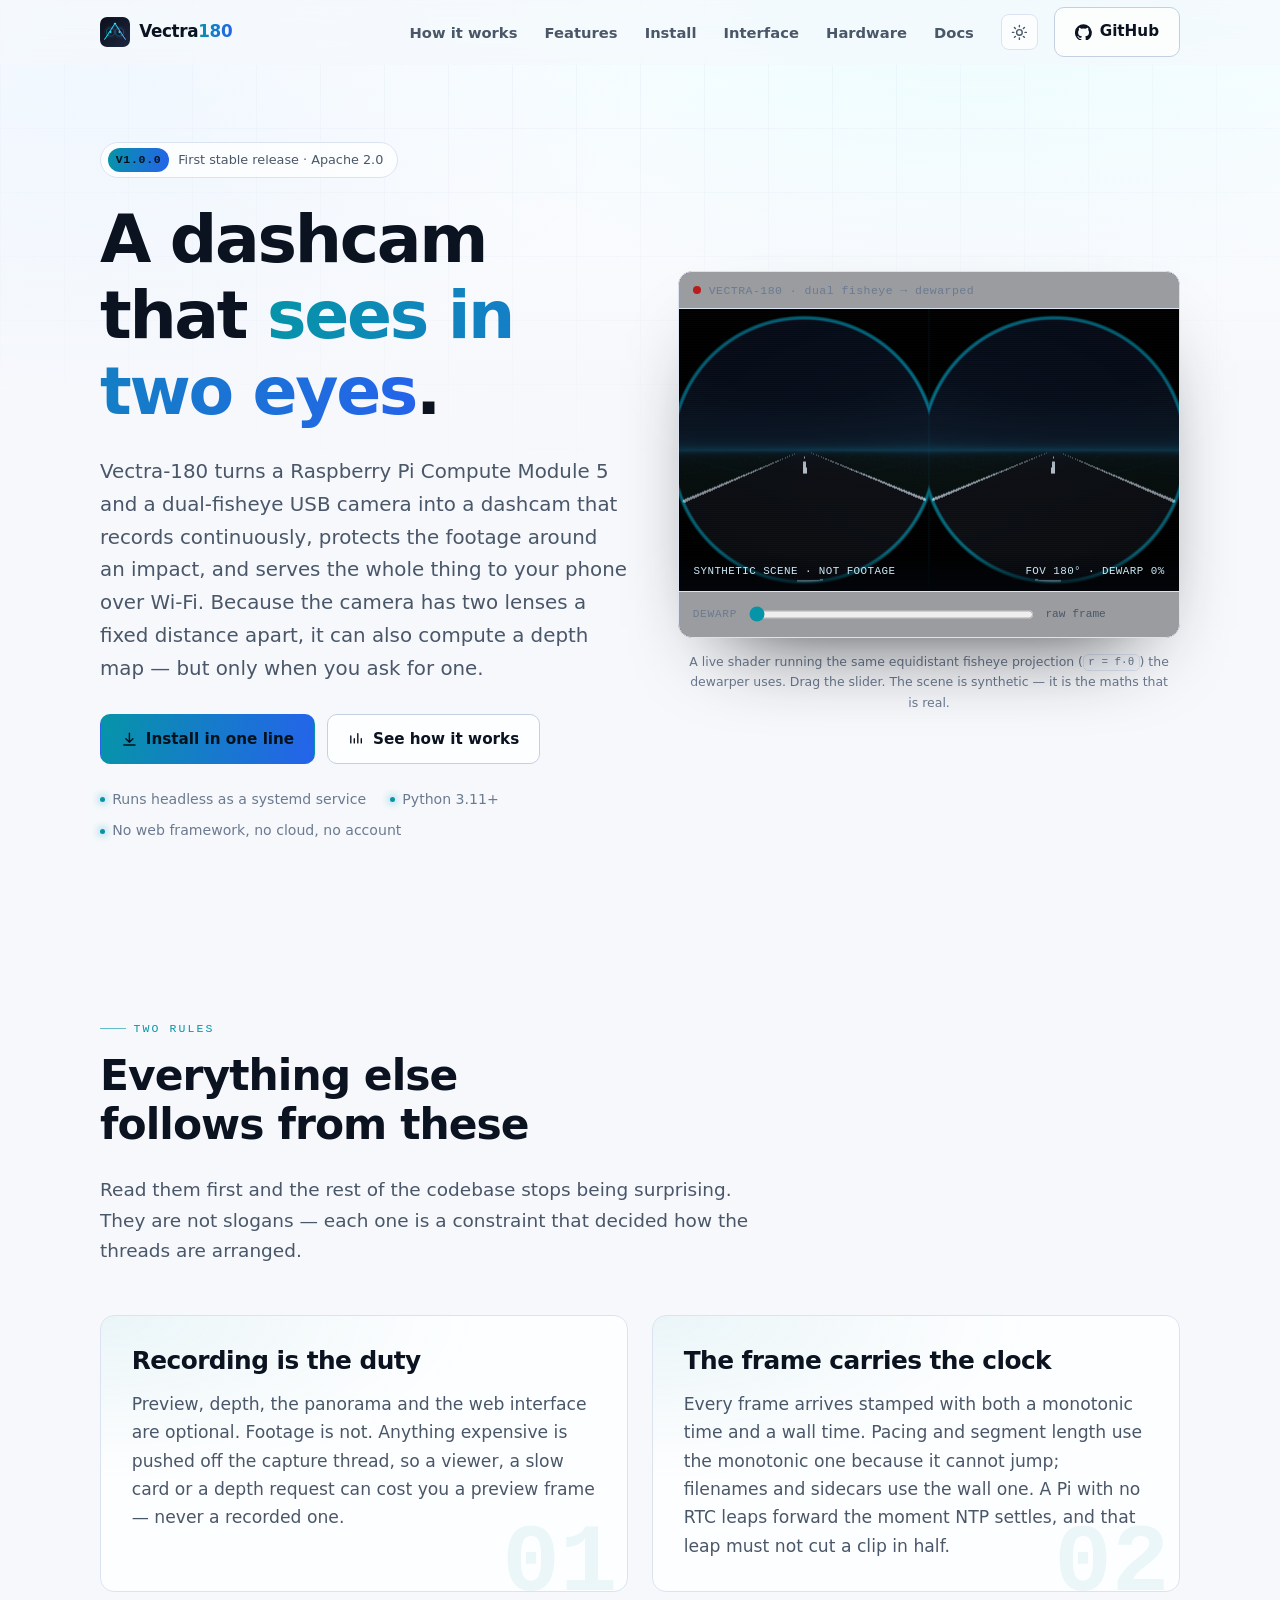
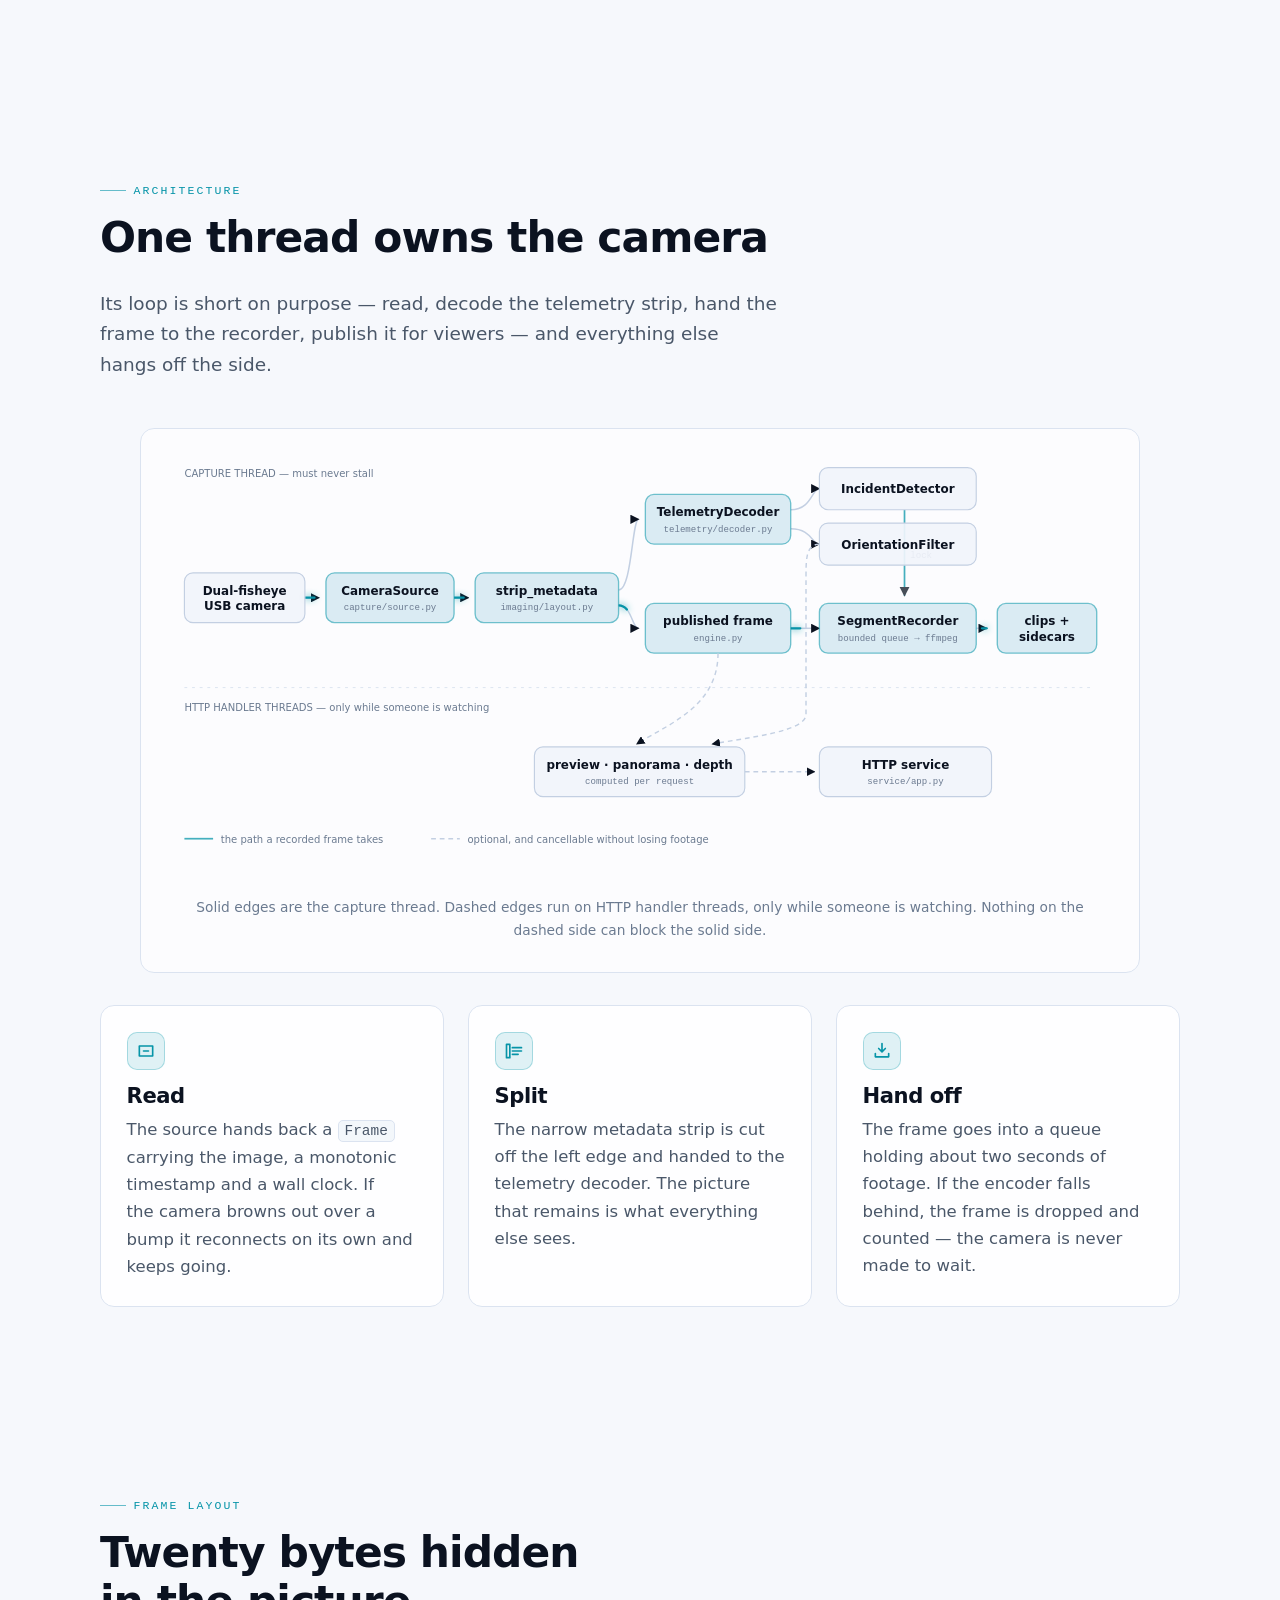
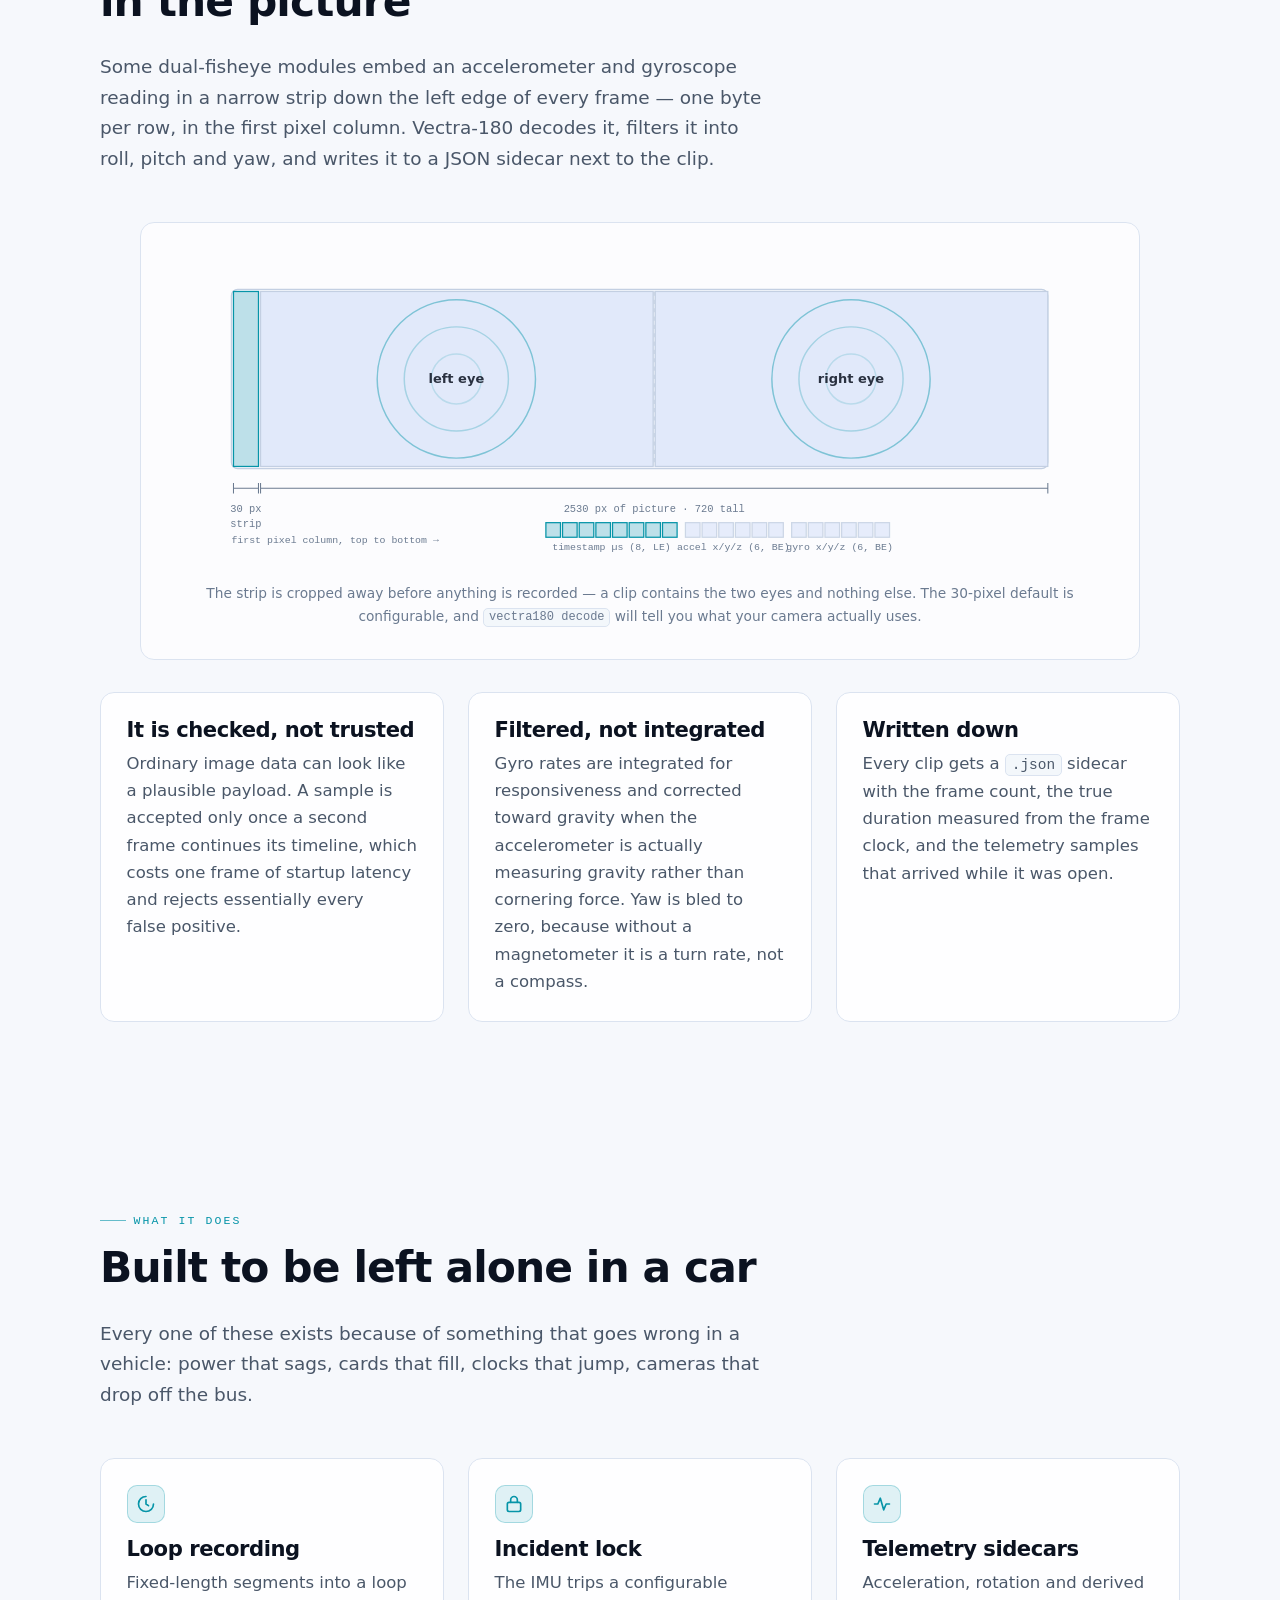
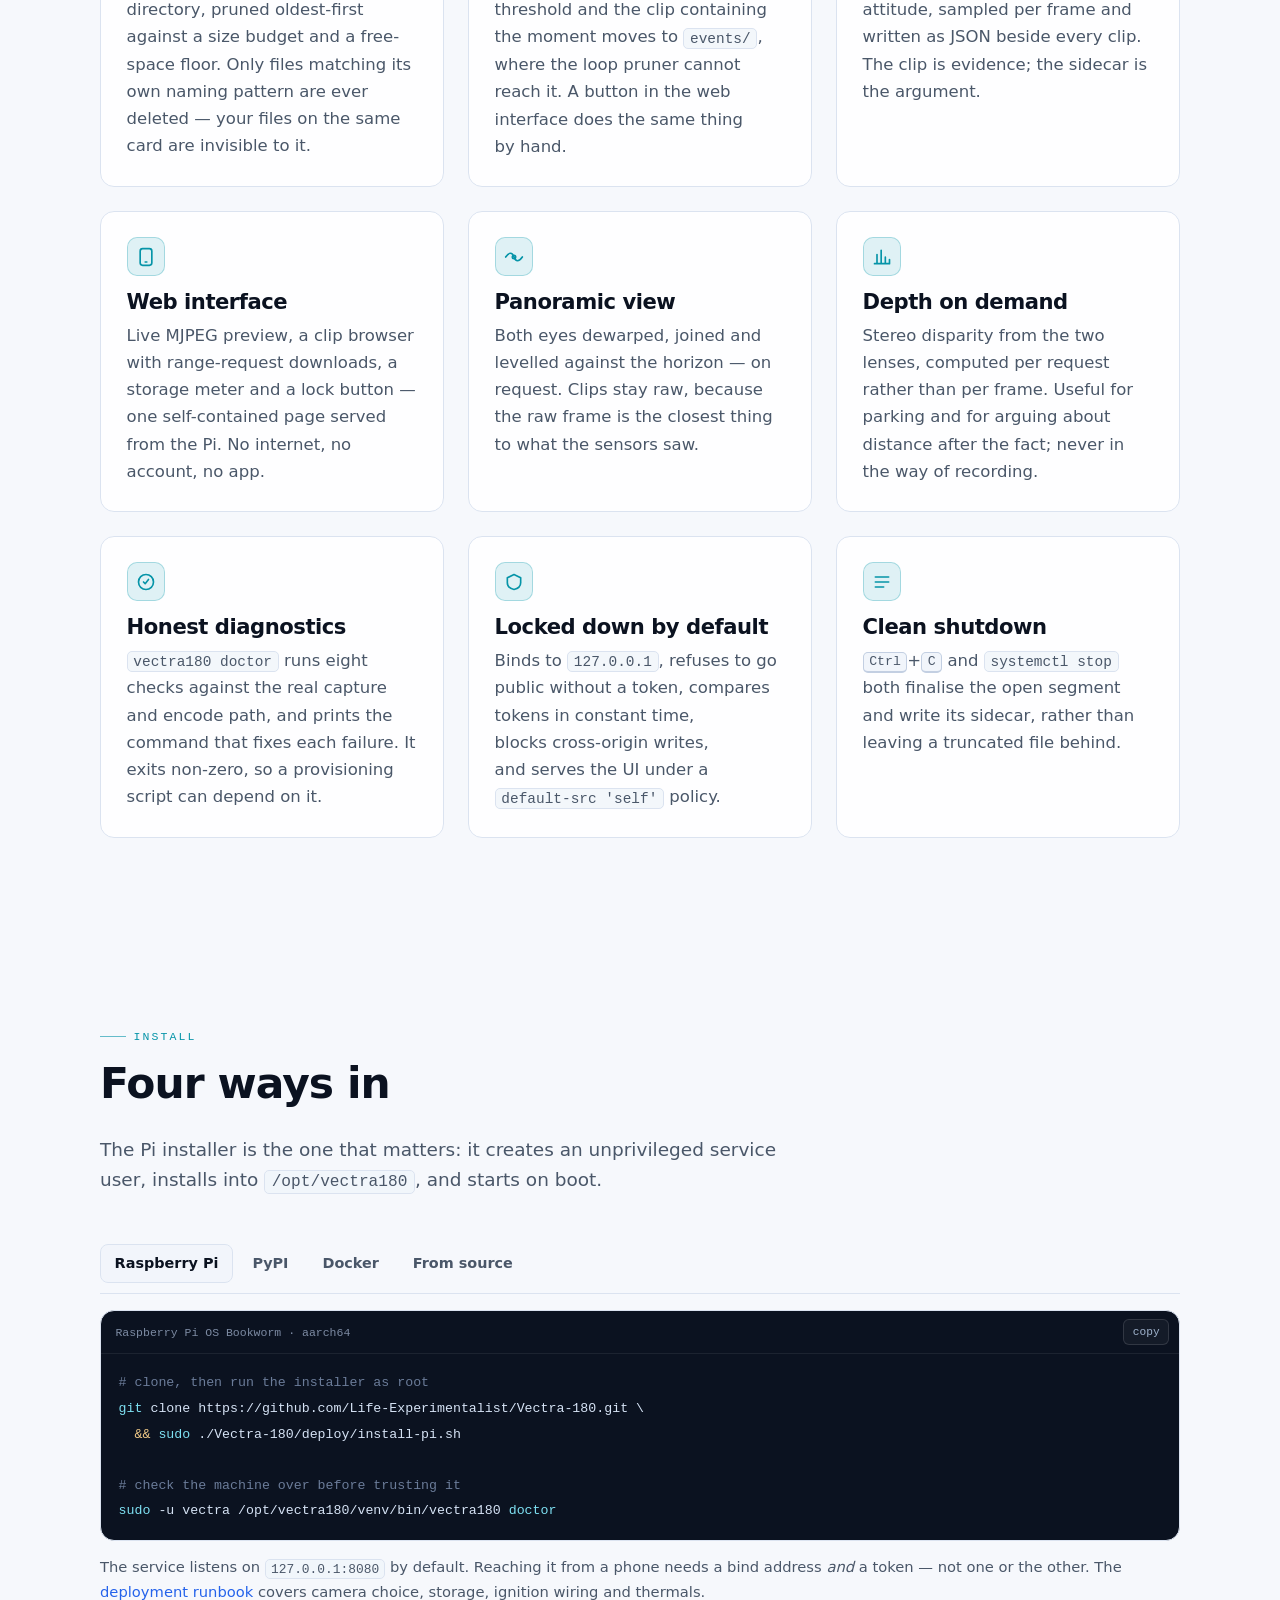
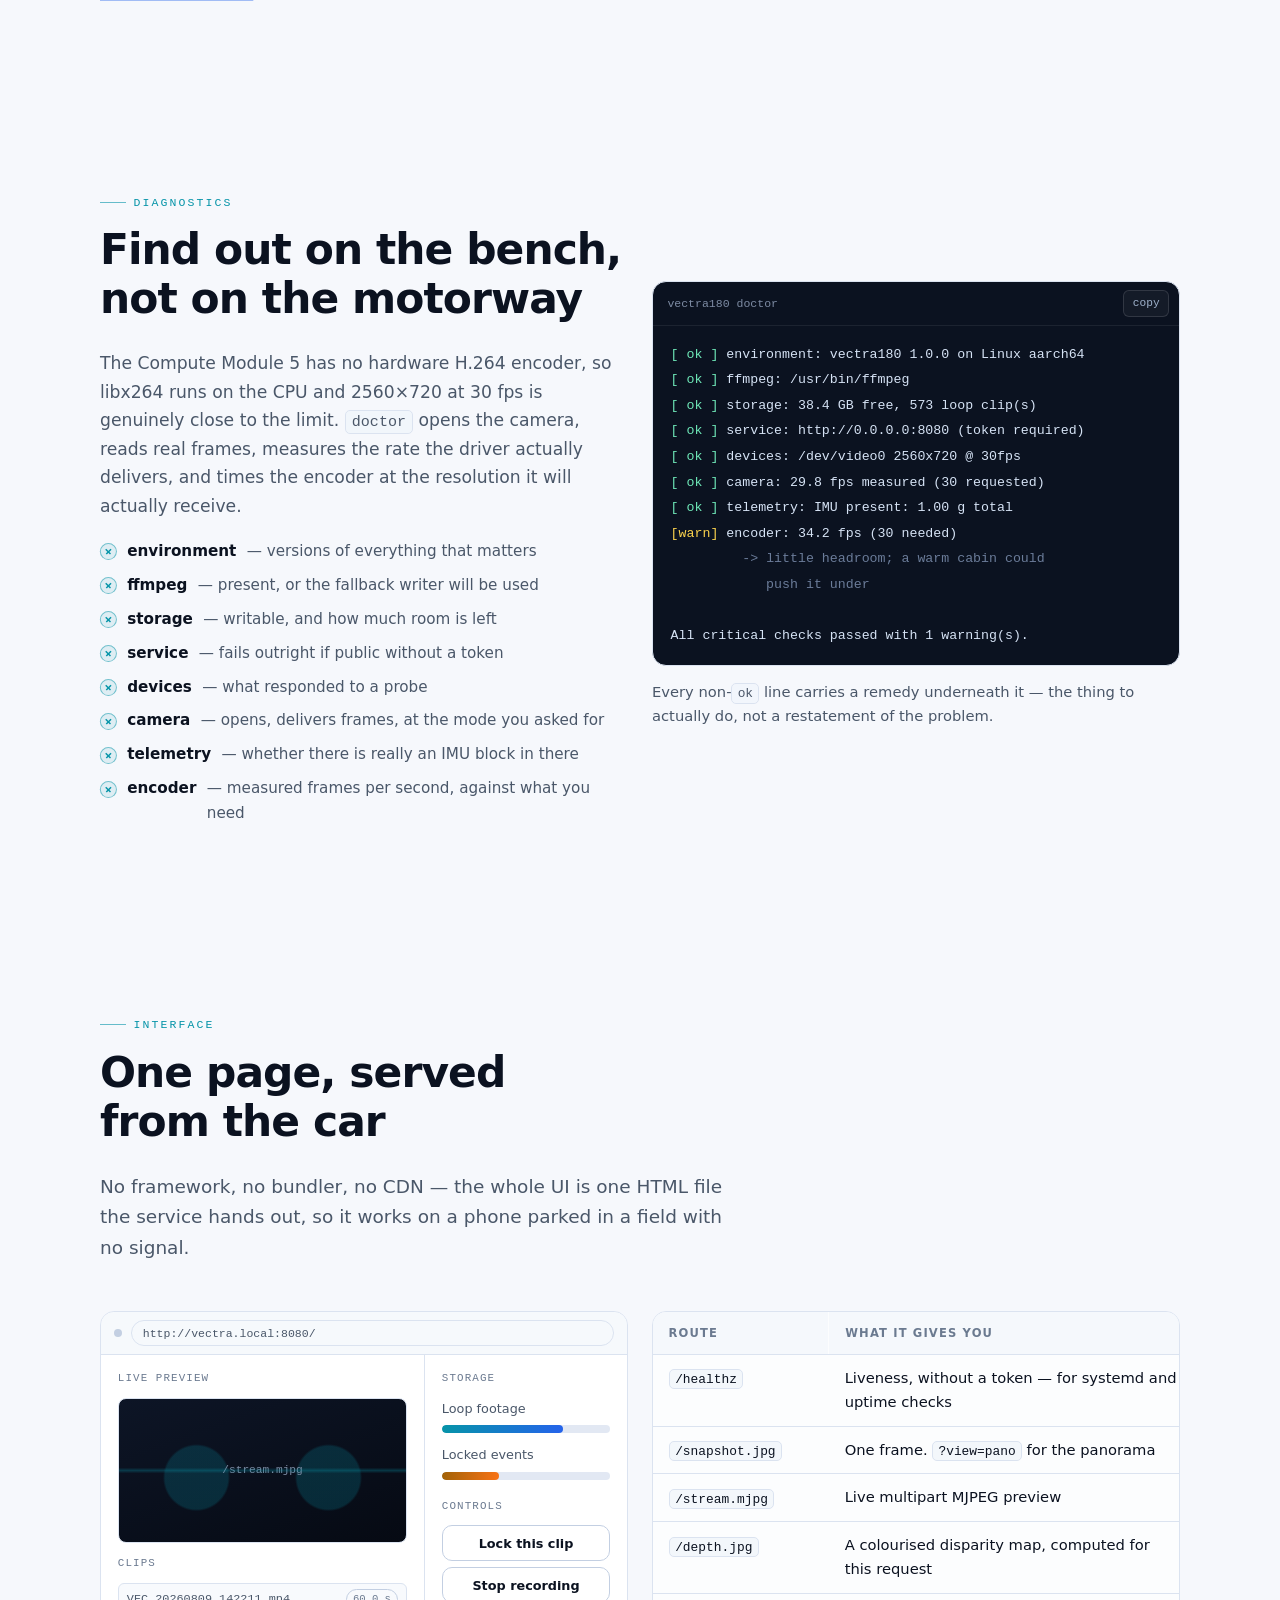
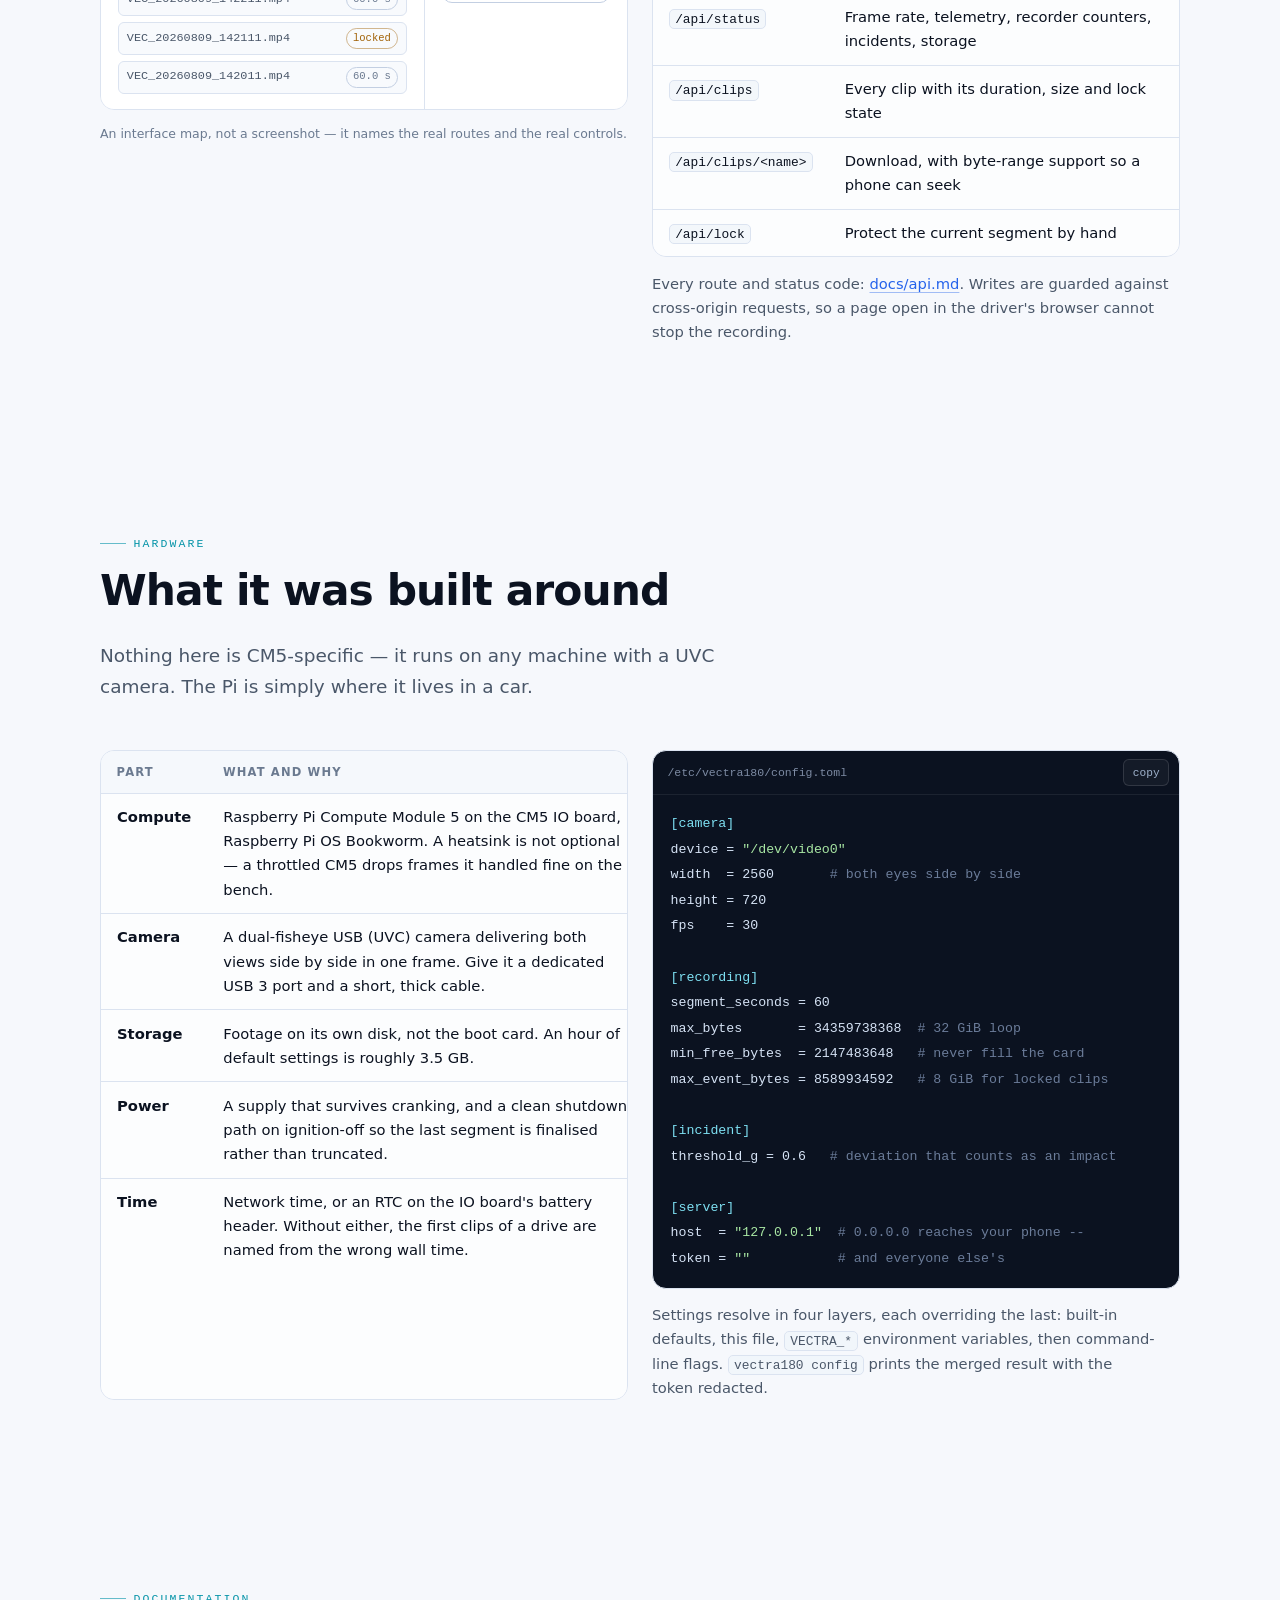
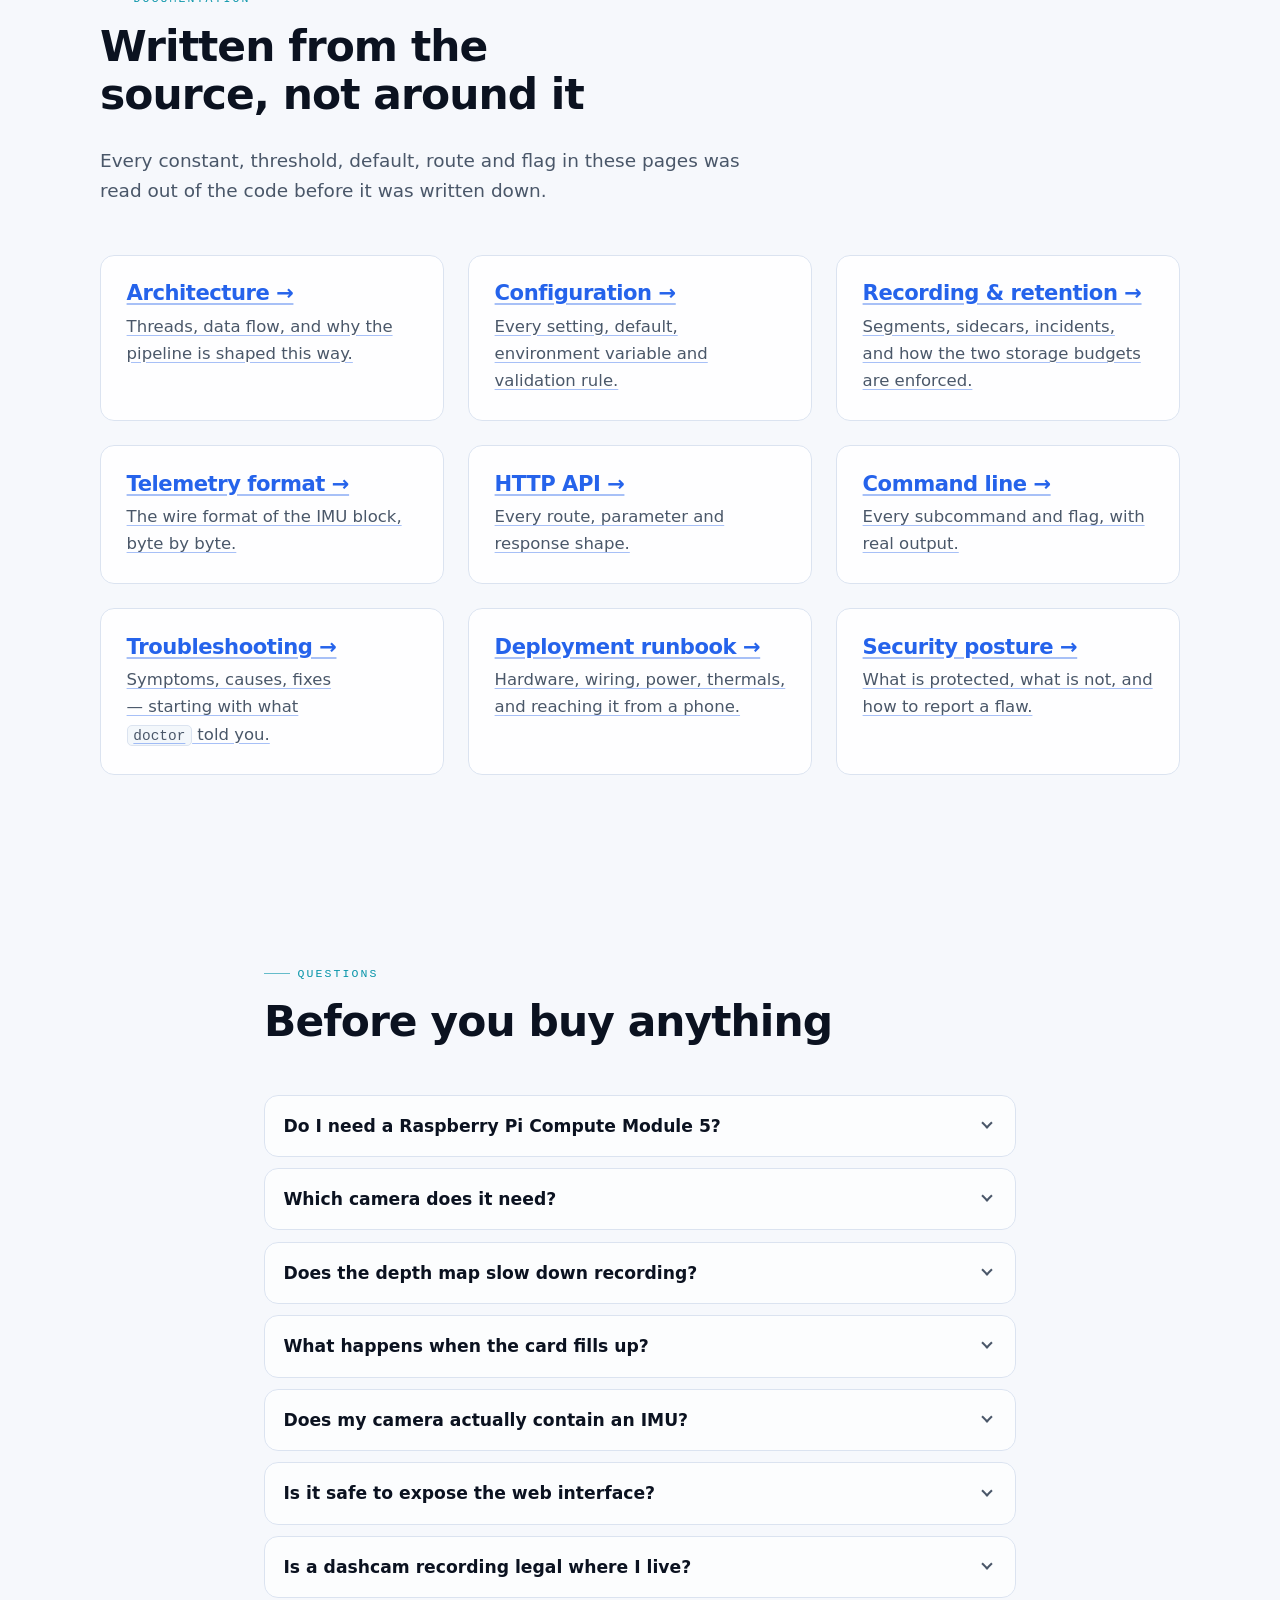
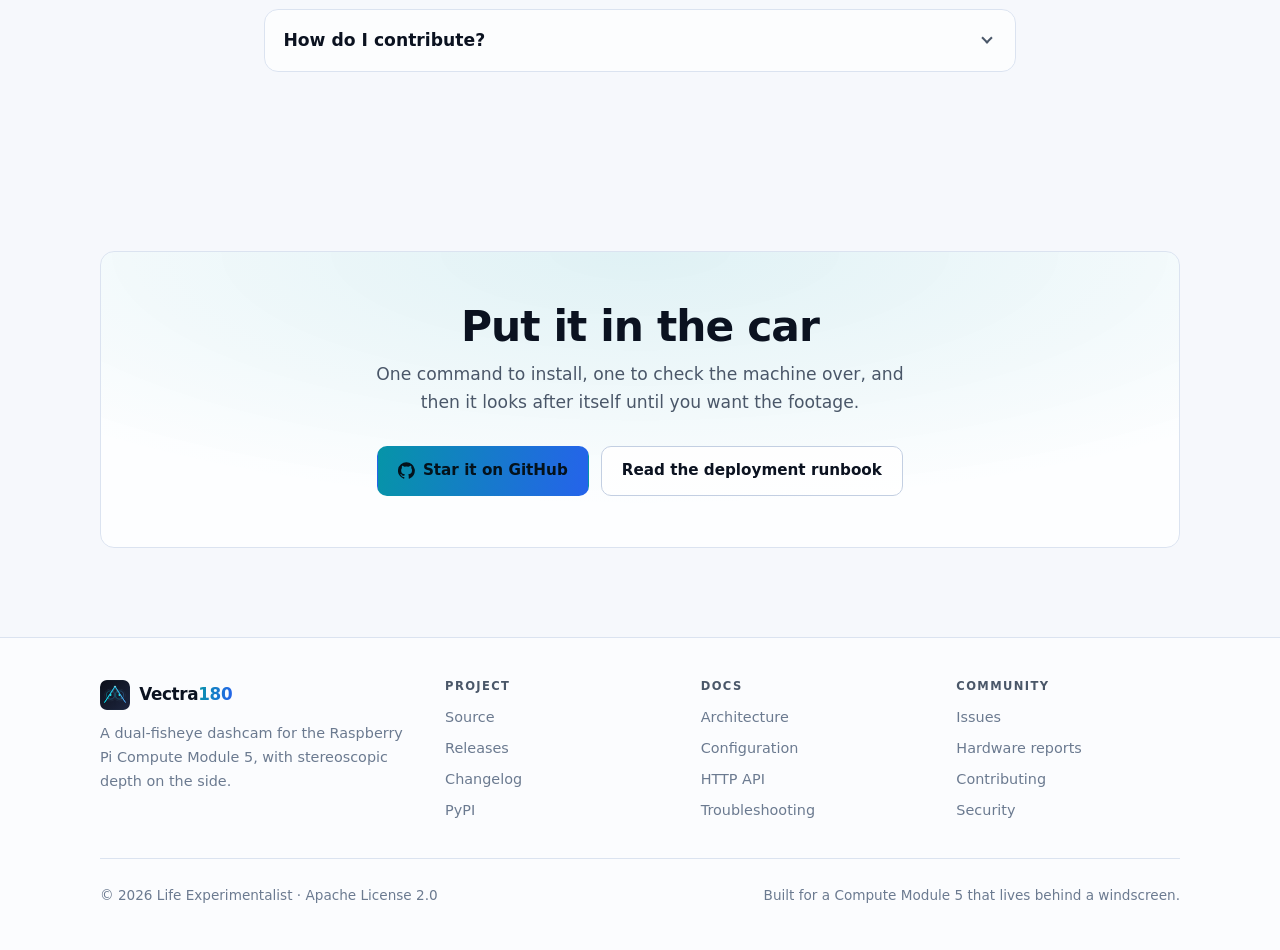
==== site/index.html @ 2cc607e7 "Vectra-180 1.0.0 A dual-fisheye dashcam for the Raspberry Pi Compute Module 5, with stereoscopic dep" ====
<!doctype html>
<html lang="en">

<head>
	<meta charset="utf-8" />
	<meta name="viewport" content="width=device-width, initial-scale=1" />

	<title>Vectra-180 — a dual-fisheye dashcam for the Raspberry Pi Compute Module 5</title>
	<meta name="description"
		content="Vectra-180 turns a Raspberry Pi CM5 and a dual-fisheye USB camera into a dashcam: continuous loop recording, IMU incident lock, a web interface for your phone, and stereoscopic depth on demand. Open source, Apache 2.0." />
	<link rel="canonical" href="https://life-experimentalist.github.io/Vectra-180/" />
	<meta name="author" content="Life Experimentalist" />
	<meta name="theme-color" content="#0b0f19" media="(prefers-color-scheme: dark)" />
	<meta name="theme-color" content="#f6f8fc" media="(prefers-color-scheme: light)" />
	<meta name="color-scheme" content="dark light" />

	<meta property="og:type" content="website" />
	<meta property="og:site_name" content="Vectra-180" />
	<meta property="og:title" content="Vectra-180 — a dual-fisheye dashcam for the Raspberry Pi CM5" />
	<meta property="og:description"
		content="Continuous loop recording, IMU incident lock, a web interface for your phone, and stereoscopic depth on demand. Runs headless on a Compute Module 5. Apache 2.0." />
	<meta property="og:url" content="https://life-experimentalist.github.io/Vectra-180/" />
	<meta property="og:image" content="https://life-experimentalist.github.io/Vectra-180/og.png" />
	<meta property="og:image:width" content="1200" />
	<meta property="og:image:height" content="630" />
	<meta property="og:image:alt" content="Vectra-180 — dual-fisheye dashcam for the Raspberry Pi CM5" />
	<meta property="og:locale" content="en" />

	<meta name="twitter:card" content="summary_large_image" />
	<meta name="twitter:title" content="Vectra-180 — a dual-fisheye dashcam for the Raspberry Pi CM5" />
	<meta name="twitter:description"
		content="Loop recording, incident lock, a phone-friendly web interface, and depth on demand. Headless on a CM5. Apache 2.0." />
	<meta name="twitter:image" content="https://life-experimentalist.github.io/Vectra-180/og.png" />

	<link rel="icon" href="icon.svg" type="image/svg+xml" />
	<link rel="apple-touch-icon" href="icon.svg" />
	<link rel="manifest" href="manifest.webmanifest" />
	<link rel="stylesheet" href="styles.css" />

	<script type="application/ld+json">
	{
		"@context": "https://schema.org",
		"@graph": [
			{
				"@type": "SoftwareApplication",
				"@id": "https://life-experimentalist.github.io/Vectra-180/#software",
				"name": "Vectra-180",
				"applicationCategory": "MultimediaApplication",
				"applicationSubCategory": "Dashcam",
				"operatingSystem": "Linux, macOS, Windows",
				"softwareVersion": "1.0.0",
				"url": "https://life-experimentalist.github.io/Vectra-180/",
				"downloadUrl": "https://pypi.org/project/vectra-180/",
				"codeRepository": "https://github.com/Life-Experimentalist/Vectra-180",
				"programmingLanguage": "Python",
				"license": "https://www.apache.org/licenses/LICENSE-2.0",
				"description": "A dual-fisheye dashcam for the Raspberry Pi Compute Module 5. Continuous loop recording with a size and free-space budget, IMU-triggered incident lock, a self-contained web interface, and stereoscopic depth computed on demand.",
				"featureList": [
					"Continuous loop recording into fixed-length segments",
					"IMU incident detection and clip locking",
					"Telemetry decoding and JSON sidecars",
					"Self-contained web interface with live MJPEG preview",
					"Panoramic fisheye dewarp on request",
					"Stereoscopic depth map on demand",
					"Eight-check hardware diagnostic"
				],
				"offers": {
					"@type": "Offer",
					"price": "0",
					"priceCurrency": "USD"
				},
				"author": {
					"@type": "Organization",
					"name": "Life Experimentalist",
					"url": "https://github.com/Life-Experimentalist"
				}
			},
			{
				"@type": "WebSite",
				"@id": "https://life-experimentalist.github.io/Vectra-180/#website",
				"url": "https://life-experimentalist.github.io/Vectra-180/",
				"name": "Vectra-180",
				"inLanguage": "en",
				"about": { "@id": "https://life-experimentalist.github.io/Vectra-180/#software" }
			},
			{
				"@type": "FAQPage",
				"@id": "https://life-experimentalist.github.io/Vectra-180/#faq",
				"mainEntity": [
					{
						"@type": "Question",
						"name": "Do I need a Raspberry Pi Compute Module 5?",
						"acceptedAnswer": {
							"@type": "Answer",
							"text": "No. Nothing in Vectra-180 is CM5-specific. It runs on any Linux, macOS or Windows machine with a UVC camera. The CM5 is simply the board it was built around, because it is the one that fits in a car."
						}
					},
					{
						"@type": "Question",
						"name": "Which camera does it need?",
						"acceptedAnswer": {
							"@type": "Answer",
							"text": "A dual-fisheye USB (UVC) camera that delivers both views side by side in a single frame. Vectra-180 splits that frame down the middle. A single-lens webcam records fine, but the panorama and the depth map both need two lenses."
						}
					},
					{
						"@type": "Question",
						"name": "Does the depth map slow down recording?",
						"acceptedAnswer": {
							"@type": "Answer",
							"text": "No. Depth is computed on an HTTP handler thread, only when a request asks for one, never per frame. Recording runs on its own thread behind a bounded queue. A depth request can cost you a preview frame; it cannot cost you recorded footage."
						}
					},
					{
						"@type": "Question",
						"name": "What happens when the SD card fills up?",
						"acceptedAnswer": {
							"@type": "Answer",
							"text": "Loop footage is pruned oldest-first against two limits: a total size budget and a free-space floor. Clips locked by an incident live in a separate directory with its own budget that the loop pruner never touches. Only files matching Vectra-180's own naming pattern are ever deleted."
						}
					},
					{
						"@type": "Question",
						"name": "Does my camera actually contain an IMU?",
						"acceptedAnswer": {
							"@type": "Answer",
							"text": "Some dual-fisheye modules embed a 20-byte accelerometer and gyroscope block in a narrow metadata strip on the left of each frame, and some do not. Run 'vectra180 doctor' to find out. Without one you lose automatic incident detection; recording, preview, panorama, depth and the web interface all work exactly the same."
						}
					},
					{
						"@type": "Question",
						"name": "Is it safe to expose the web interface?",
						"acceptedAnswer": {
							"@type": "Answer",
							"text": "It binds to 127.0.0.1 by default. Binding to a network address requires setting an auth token as well — 'vectra180 doctor' fails, not warns, if the service is public without one, because otherwise anyone on the network could download and delete your footage."
						}
					}
				]
			}
		]
	}
	</script>

	<script>
		/* Two things that must happen before the first paint: mark that JS is
		 * alive (so scroll-reveal is allowed to hide things -- without this a
		 * crawler or a no-JS reader would get a blank page), and restore the
		 * chosen theme so there is no flash of the wrong one. */
		document.documentElement.classList.add("js");
		try {
			var t = localStorage.getItem("vectra-theme");
			if (t === "light" || t === "dark") document.documentElement.dataset.theme = t;
		} catch (e) { /* private mode; the OS preference still applies */ }
	</script>
</head>

<body>
	<a class="skip" href="#main">Skip to content</a>

	<header class="nav" id="nav">
		<div class="wrap nav-in">
			<a class="brand" href="#top">
				<img src="icon.svg" alt="" width="30" height="30" />
				<span>Vectra<b>180</b></span>
			</a>
			<nav aria-label="Sections">
				<ul class="nav-links">
					<li><a href="#how">How it works</a></li>
					<li><a href="#features">Features</a></li>
					<li><a href="#install">Install</a></li>
					<li><a href="#interface">Interface</a></li>
					<li><a href="#hardware">Hardware</a></li>
					<li><a href="#docs">Docs</a></li>
				</ul>
			</nav>
			<button class="icon-btn" id="theme" type="button" aria-label="Switch between light and dark theme">
				<svg class="moon" viewBox="0 0 24 24" fill="none" stroke="currentColor" stroke-width="2"
					stroke-linecap="round" stroke-linejoin="round" aria-hidden="true">
					<path d="M21 12.8A9 9 0 1 1 11.2 3a7 7 0 0 0 9.8 9.8z" />
				</svg>
				<svg class="sun" viewBox="0 0 24 24" fill="none" stroke="currentColor" stroke-width="2"
					stroke-linecap="round" stroke-linejoin="round" aria-hidden="true">
					<circle cx="12" cy="12" r="4" />
					<path d="M12 2v2M12 20v2M4.9 4.9l1.4 1.4M17.7 17.7l1.4 1.4M2 12h2M20 12h2M4.9 19.1l1.4-1.4M17.7 6.3l1.4-1.4" />
				</svg>
			</button>
			<a class="btn" href="https://github.com/Life-Experimentalist/Vectra-180">
				<svg viewBox="0 0 24 24" fill="currentColor" aria-hidden="true">
					<path
						d="M12 .5a12 12 0 0 0-3.8 23.4c.6.1.8-.3.8-.6v-2c-3.3.7-4-1.6-4-1.6-.6-1.4-1.4-1.8-1.4-1.8-1.1-.7.1-.7.1-.7 1.2.1 1.9 1.2 1.9 1.2 1.1 1.9 2.9 1.3 3.6 1 .1-.8.4-1.3.8-1.6-2.7-.3-5.5-1.3-5.5-5.9 0-1.3.5-2.4 1.2-3.2-.1-.3-.5-1.5.1-3.2 0 0 1-.3 3.3 1.2a11.5 11.5 0 0 1 6 0C17.7 5.1 18.7 5.4 18.7 5.4c.7 1.7.3 2.9.1 3.2.8.8 1.2 1.9 1.2 3.2 0 4.6-2.8 5.6-5.5 5.9.4.4.8 1.1.8 2.2v3.3c0 .3.2.7.8.6A12 12 0 0 0 12 .5z" />
				</svg>
				<span>GitHub</span>
			</a>
		</div>
	</header>

	<main id="main">

		<!-- ============================================================ hero -->
		<section class="hero" id="top">
			<div class="wrap hero-grid">
				<div>
					<a class="pill" href="https://github.com/Life-Experimentalist/Vectra-180/releases">
						<em>v1.0.0</em>
						<span>First stable release · Apache 2.0</span>
					</a>

					<h1>A dashcam that <span class="grad">sees in two eyes</span>.</h1>

					<p class="lede">
						Vectra-180 turns a Raspberry Pi Compute Module 5 and a dual-fisheye USB camera into a dashcam
						that records continuously, protects the footage around an impact, and serves the whole thing to
						your phone over Wi-Fi. Because the camera has two lenses a fixed distance apart, it can also
						compute a depth map — but only when you ask for one.
					</p>

					<div class="hero-cta">
						<a class="btn btn-primary" href="#install">
							<svg viewBox="0 0 24 24" fill="none" stroke="currentColor" stroke-width="2"
								stroke-linecap="round" stroke-linejoin="round" aria-hidden="true">
								<path d="M12 3v12M7 11l5 5 5-5M4 20h16" />
							</svg>
							<span>Install in one line</span>
						</a>
						<a class="btn" href="#how">
							<svg viewBox="0 0 24 24" fill="none" stroke="currentColor" stroke-width="2"
								stroke-linecap="round" stroke-linejoin="round" aria-hidden="true">
								<path d="M4 17V7M9 17V11M14 17V4M19 17v-6" />
							</svg>
							<span>See how it works</span>
						</a>
					</div>

					<ul class="hero-facts">
						<li>Runs headless as a systemd service</li>
						<li>Python 3.11+</li>
						<li>No web framework, no cloud, no account</li>
					</ul>
				</div>

				<div>
					<figure class="demo" style="margin:0">
						<div class="demo-bar">
							<span class="dot live" aria-hidden="true"></span>
							<span>VECTRA-180 · dual fisheye → dewarped</span>
						</div>
						<div class="demo-stage">
							<!-- The poster is the default and the fallback in one. If WebGL is
							     unavailable, or JS never runs, this is the picture. -->
							<svg class="fallback" viewBox="0 0 640 360" preserveAspectRatio="xMidYMid slice"
								role="img" aria-label="Two fisheye circles side by side above a road horizon, the raw frame a dual-fisheye camera delivers.">
								<defs>
									<linearGradient id="sky" x1="0" y1="0" x2="0" y2="1">
										<stop offset="0" stop-color="#0d2233" />
										<stop offset="1" stop-color="#123b4d" />
									</linearGradient>
									<radialGradient id="lensg">
										<stop offset="0" stop-color="#0b1a26" />
										<stop offset="0.72" stop-color="#0a1420" />
										<stop offset="1" stop-color="#050810" />
									</radialGradient>
								</defs>
								<rect width="640" height="360" fill="#05080f" />
								<rect width="640" height="360" fill="url(#sky)" opacity="0.55" />
								<g>
									<circle cx="168" cy="180" r="132" fill="url(#lensg)" />
									<circle cx="472" cy="180" r="132" fill="url(#lensg)" />
									<g stroke="#00f2fe" fill="none" opacity="0.5">
										<circle cx="168" cy="180" r="132" stroke-width="1.5" />
										<circle cx="472" cy="180" r="132" stroke-width="1.5" />
										<circle cx="168" cy="180" r="88" stroke-width="0.8" opacity="0.4" />
										<circle cx="472" cy="180" r="88" stroke-width="0.8" opacity="0.4" />
										<circle cx="168" cy="180" r="44" stroke-width="0.8" opacity="0.28" />
										<circle cx="472" cy="180" r="44" stroke-width="0.8" opacity="0.28" />
									</g>
									<path d="M36 180a132 132 0 0 0 264 0" fill="#0a1c14" opacity="0.85" />
									<path d="M340 180a132 132 0 0 0 264 0" fill="#0a1c14" opacity="0.85" />
									<g stroke="#00f2fe" stroke-width="1.2" opacity="0.45">
										<path d="M36 180h264" />
										<path d="M340 180h264" />
									</g>
									<g stroke="#4facfe" stroke-width="2" opacity="0.55" fill="none">
										<path d="M120 312q48-84 96 0" />
										<path d="M424 312q48-84 96 0" />
									</g>
								</g>
								<text x="320" y="345" fill="#5c7183" font-family="monospace" font-size="12"
									text-anchor="middle">2560 × 720 · MJPG · 30 fps</text>
							</svg>
							<canvas id="demo-canvas" aria-hidden="true"></canvas>
							<div class="demo-hud" aria-hidden="true">
								<span id="hud-left">SYNTHETIC SCENE · NOT FOOTAGE</span>
								<span id="hud-right">FOV 180° · DEWARP 0%</span>
							</div>
						</div>
						<div class="demo-controls">
							<label for="morph">Dewarp</label>
							<input id="morph" type="range" min="0" max="100" value="0"
								aria-label="Blend between the raw dual-fisheye frame and the dewarped view" />
							<span id="morph-val" style="font-family:var(--mono);font-size:.7rem;min-width:7.5rem">raw
								frame</span>
						</div>
					</figure>
					<p class="demo-note">
						A live shader running the same equidistant fisheye projection
						(<code>r&nbsp;=&nbsp;f·θ</code>) the dewarper uses. Drag the slider. The scene is synthetic —
						it is the maths that is real.
					</p>
				</div>
			</div>
		</section>

		<!-- ========================================================== rules -->
		<section id="rules">
			<div class="wrap">
				<div class="section-head reveal">
					<span class="eyebrow">Two rules</span>
					<h2>Everything else follows from these</h2>
					<p>
						Read them first and the rest of the codebase stops being surprising. They are not slogans —
						each one is a constraint that decided how the threads are arranged.
					</p>
				</div>

				<div class="rules reveal-stagger">
					<article class="rule" data-n="01" style="--i:0">
						<h3>Recording is the duty</h3>
						<p>
							Preview, depth, the panorama and the web interface are optional. Footage is not. Anything
							expensive is pushed off the capture thread, so a viewer, a slow card or a depth request
							can cost you a preview frame — never a recorded one.
						</p>
					</article>
					<article class="rule" data-n="02" style="--i:1">
						<h3>The frame carries the clock</h3>
						<p>
							Every frame arrives stamped with both a monotonic time and a wall time. Pacing and segment
							length use the monotonic one because it cannot jump; filenames and sidecars use the wall
							one. A Pi with no RTC leaps forward the moment NTP settles, and that leap must not cut a
							clip in half.
						</p>
					</article>
				</div>
			</div>
		</section>

		<!-- ========================================================== howto -->
		<section id="how">
			<div class="wrap">
				<div class="section-head reveal">
					<span class="eyebrow">Architecture</span>
					<h2>One thread owns the camera</h2>
					<p>
						Its loop is short on purpose — read, decode the telemetry strip, hand the frame to the
						recorder, publish it for viewers — and everything else hangs off the side.
					</p>
				</div>

				<figure class="figure reveal">
					<svg class="diagram" viewBox="0 0 980 440" role="img"
						aria-label="Pipeline diagram. The camera feeds CameraSource, which feeds strip_metadata. That splits into the telemetry decoder — which feeds the incident detector and the orientation filter — and the published frame, which feeds the segment recorder and then the clips on disk. The incident detector locks the current segment. Below a divider, on HTTP handler threads, the published frame and the orientation filter feed the preview, panorama and depth renderers, which feed the HTTP service.">
						<defs>
							<marker id="ah" viewBox="0 0 10 10" refX="9" refY="5" markerWidth="6" markerHeight="6"
								orient="auto-start-reverse">
								<path d="M0 0 10 5 0 10z" fill="currentColor" />
							</marker>
						</defs>

						<!-- band 1 -->
						<g class="d-legend">
							<text x="14" y="18">CAPTURE THREAD — must never stall</text>
						</g>

						<g class="d-edge" color="var(--line-2)" marker-end="url(#ah)">
							<path d="M140 144H155" />
							<path d="M296 144H311" />
							<path d="M468 136C482 136 482 62 489 62" />
							<path d="M468 152C482 152 482 176 489 176" />
							<path d="M648 52C670 52 670 30 678 30" />
							<path d="M648 72C670 72 670 88 678 88" />
							<path d="M648 176H678" />
							<path d="M842 176H853" />
						</g>
						<g class="d-edge-hot" marker-end="url(#ah)" color="var(--cyan)">
							<path d="M767 52V142" />
						</g>
						<text class="d-sub" x="773" y="102">lock</text>

						<!-- animated packets along the recording path -->
						<path class="d-flow" d="M140 144H311M296 144H468M468 152C482 152 482 176 489 176M648 176H853" />

						<g>
							<rect class="d-box" x="14" y="118" width="126" height="52" rx="9" />
							<text class="d-label" x="77" y="141" text-anchor="middle">Dual-fisheye</text>
							<text class="d-label" x="77" y="157" text-anchor="middle">USB camera</text>

							<rect class="d-box-hot" x="162" y="118" width="134" height="52" rx="9" />
							<text class="d-label" x="229" y="141" text-anchor="middle">CameraSource</text>
							<text class="d-sub" x="229" y="157" text-anchor="middle">capture/source.py</text>

							<rect class="d-box-hot" x="318" y="118" width="150" height="52" rx="9" />
							<text class="d-label" x="393" y="141" text-anchor="middle">strip_metadata</text>
							<text class="d-sub" x="393" y="157" text-anchor="middle">imaging/layout.py</text>

							<rect class="d-box-hot" x="496" y="36" width="152" height="52" rx="9" />
							<text class="d-label" x="572" y="59" text-anchor="middle">TelemetryDecoder</text>
							<text class="d-sub" x="572" y="75" text-anchor="middle">telemetry/decoder.py</text>

							<rect class="d-box" x="678" y="8" width="164" height="44" rx="9" />
							<text class="d-label" x="760" y="35" text-anchor="middle">IncidentDetector</text>

							<rect class="d-box" x="678" y="66" width="164" height="44" rx="9" />
							<text class="d-label" x="760" y="93" text-anchor="middle">OrientationFilter</text>

							<rect class="d-box-hot" x="496" y="150" width="152" height="52" rx="9" />
							<text class="d-label" x="572" y="173" text-anchor="middle">published frame</text>
							<text class="d-sub" x="572" y="189" text-anchor="middle">engine.py</text>

							<rect class="d-box-hot" x="678" y="150" width="164" height="52" rx="9" />
							<text class="d-label" x="760" y="173" text-anchor="middle">SegmentRecorder</text>
							<text class="d-sub" x="760" y="189" text-anchor="middle">bounded queue → ffmpeg</text>

							<rect class="d-box-hot" x="864" y="150" width="104" height="52" rx="9" />
							<text class="d-label" x="916" y="173" text-anchor="middle">clips +</text>
							<text class="d-label" x="916" y="189" text-anchor="middle">sidecars</text>
						</g>

						<!-- divider -->
						<line x1="14" y1="238" x2="966" y2="238" stroke="var(--line)" stroke-width="1"
							stroke-dasharray="3 5" />
						<text class="d-legend" x="14" y="262">HTTP HANDLER THREADS — only while someone is
							watching</text>

						<!-- band 2 -->
						<g class="d-edge-cold" marker-end="url(#ah)" color="var(--line-2)">
							<path d="M572 202C572 258 520 276 487 297" />
							<path d="M678 88C664 88 664 104 664 122V266C664 284 604 290 566 297" />
							<path d="M600 326H673" />
						</g>

						<g>
							<rect class="d-box" x="380" y="300" width="220" height="52" rx="9" />
							<text class="d-label" x="490" y="323" text-anchor="middle">preview · panorama · depth</text>
							<text class="d-sub" x="490" y="339" text-anchor="middle">computed per request</text>

							<rect class="d-box" x="678" y="300" width="180" height="52" rx="9" />
							<text class="d-label" x="768" y="323" text-anchor="middle">HTTP service</text>
							<text class="d-sub" x="768" y="339" text-anchor="middle">service/app.py</text>
						</g>

						<g class="d-legend">
							<line x1="14" y1="396" x2="44" y2="396" class="d-edge-hot" />
							<text x="52" y="400">the path a recorded frame takes</text>
							<line x1="272" y1="396" x2="302" y2="396" class="d-edge-cold" />
							<text x="310" y="400">optional, and cancellable without losing footage</text>
						</g>
					</svg>
					<figcaption>
						Solid edges are the capture thread. Dashed edges run on HTTP handler threads, only while
						someone is watching. Nothing on the dashed side can block the solid side.
					</figcaption>
				</figure>

				<div class="grid g-3 reveal-stagger" style="margin-top:2rem">
					<article class="card" style="--i:0">
						<div class="ico" aria-hidden="true">
							<svg viewBox="0 0 24 24" fill="none" stroke="currentColor" stroke-width="2"
								stroke-linecap="round" stroke-linejoin="round">
								<path d="M4 6h16v12H4z" />
								<path d="M9 12h6" />
							</svg>
						</div>
						<h3>Read</h3>
						<p>
							The source hands back a <code>Frame</code> carrying the image, a monotonic timestamp and a
							wall clock. If the camera browns out over a bump it reconnects on its own and keeps going.
						</p>
					</article>
					<article class="card" style="--i:1">
						<div class="ico" aria-hidden="true">
							<svg viewBox="0 0 24 24" fill="none" stroke="currentColor" stroke-width="2"
								stroke-linecap="round" stroke-linejoin="round">
								<path d="M3 4h4v16H3zM10 8h11M10 12h11M10 16h7" />
							</svg>
						</div>
						<h3>Split</h3>
						<p>
							The narrow metadata strip is cut off the left edge and handed to the telemetry decoder. The
							picture that remains is what everything else sees.
						</p>
					</article>
					<article class="card" style="--i:2">
						<div class="ico" aria-hidden="true">
							<svg viewBox="0 0 24 24" fill="none" stroke="currentColor" stroke-width="2"
								stroke-linecap="round" stroke-linejoin="round">
								<path d="M12 3v10M8 9l4 4 4-4" />
								<path d="M4 15v4h16v-4" />
							</svg>
						</div>
						<h3>Hand off</h3>
						<p>
							The frame goes into a queue holding about two seconds of footage. If the encoder falls
							behind, the frame is dropped and counted — the camera is never made to wait.
						</p>
					</article>
				</div>
			</div>
		</section>

		<!-- ========================================================== frame -->
		<section id="frame">
			<div class="wrap">
				<div class="section-head reveal">
					<span class="eyebrow">Frame layout</span>
					<h2>Twenty bytes hidden in the picture</h2>
					<p>
						Some dual-fisheye modules embed an accelerometer and gyroscope reading in a narrow strip down
						the left edge of every frame — one byte per row, in the first pixel column. Vectra-180 decodes
						it, filters it into roll, pitch and yaw, and writes it to a JSON sidecar next to the clip.
					</p>
				</div>

				<figure class="figure reveal">
					<svg class="diagram" viewBox="0 0 900 300" role="img"
						aria-label="Diagram of one camera frame: a narrow 30-pixel metadata strip on the far left, then the left fisheye view, then the right fisheye view, together 2560 by 720 pixels. An inset shows the strip's first pixel column carrying one byte per row, twenty bytes in total: an 8-byte timestamp, then three accelerometer words and three gyroscope words.">
						<!-- the frame -->
						<rect class="d-box" x="58" y="34" width="784" height="172" rx="6" />

						<rect class="fa-strip fa-strip-pulse" x="60" y="36" width="24" height="168" />

						<rect class="fa-eye" x="86" y="36" width="377" height="168" />
						<rect class="fa-eye" x="465" y="36" width="377" height="168" />
						<line x1="464" y1="36" x2="464" y2="204" stroke="var(--line-2)" stroke-width="1"
							stroke-dasharray="4 4" />

						<g class="fa-lens">
							<circle cx="274" cy="120" r="76" />
							<circle cx="274" cy="120" r="50" opacity="0.6" />
							<circle cx="274" cy="120" r="24" opacity="0.4" />
							<circle cx="653" cy="120" r="76" />
							<circle cx="653" cy="120" r="50" opacity="0.6" />
							<circle cx="653" cy="120" r="24" opacity="0.4" />
						</g>

						<text class="d-label" x="274" y="124" text-anchor="middle" opacity="0.85">left eye</text>
						<text class="d-label" x="653" y="124" text-anchor="middle" opacity="0.85">right eye</text>

						<!-- dimensions -->
						<g class="fa-dim">
							<path d="M60 220v10M84 220v10M60 225h24" />
							<path d="M86 220v10M842 220v10M86 225h756" />
						</g>
						<text class="fa-dim-t" x="72" y="248">30 px</text>
						<text class="fa-dim-t" x="464" y="248">2530 px of picture · 720 tall</text>
						<text class="fa-dim-t" x="72" y="262">strip</text>

						<!-- inset: the first column -->
						<g transform="translate(58,268)">
							<text class="d-sub" x="0" y="10">first pixel column, top to bottom →</text>
						</g>
						<g transform="translate(360,258)">
							<g>
								<rect class="fa-strip" x="0" y="0" width="14" height="14" />
								<rect class="fa-strip" x="16" y="0" width="14" height="14" />
								<rect class="fa-strip" x="32" y="0" width="14" height="14" />
								<rect class="fa-strip" x="48" y="0" width="14" height="14" />
								<rect class="fa-strip" x="64" y="0" width="14" height="14" />
								<rect class="fa-strip" x="80" y="0" width="14" height="14" />
								<rect class="fa-strip" x="96" y="0" width="14" height="14" />
								<rect class="fa-strip" x="112" y="0" width="14" height="14" />
							</g>
							<text class="d-sub" x="63" y="26" text-anchor="middle">timestamp µs (8, LE)</text>
							<g opacity="0.85">
								<rect class="fa-eye" x="134" y="0" width="14" height="14" />
								<rect class="fa-eye" x="150" y="0" width="14" height="14" />
								<rect class="fa-eye" x="166" y="0" width="14" height="14" />
								<rect class="fa-eye" x="182" y="0" width="14" height="14" />
								<rect class="fa-eye" x="198" y="0" width="14" height="14" />
								<rect class="fa-eye" x="214" y="0" width="14" height="14" />
							</g>
							<text class="d-sub" x="180" y="26" text-anchor="middle">accel x/y/z (6, BE)</text>
							<g opacity="0.85">
								<rect class="fa-eye" x="236" y="0" width="14" height="14" />
								<rect class="fa-eye" x="252" y="0" width="14" height="14" />
								<rect class="fa-eye" x="268" y="0" width="14" height="14" />
								<rect class="fa-eye" x="284" y="0" width="14" height="14" />
								<rect class="fa-eye" x="300" y="0" width="14" height="14" />
								<rect class="fa-eye" x="316" y="0" width="14" height="14" />
							</g>
							<text class="d-sub" x="282" y="26" text-anchor="middle">gyro x/y/z (6, BE)</text>
						</g>
					</svg>
					<figcaption>
						The strip is cropped away before anything is recorded — a clip contains the two eyes and
						nothing else. The 30-pixel default is configurable, and <code>vectra180 decode</code> will tell
						you what your camera actually uses.
					</figcaption>
				</figure>

				<div class="grid g-3 reveal-stagger" style="margin-top:2rem">
					<article class="card" style="--i:0">
						<h3>It is checked, not trusted</h3>
						<p>
							Ordinary image data can look like a plausible payload. A sample is accepted only once a
							second frame continues its timeline, which costs one frame of startup latency and rejects
							essentially every false positive.
						</p>
					</article>
					<article class="card" style="--i:1">
						<h3>Filtered, not integrated</h3>
						<p>
							Gyro rates are integrated for responsiveness and corrected toward gravity when the
							accelerometer is actually measuring gravity rather than cornering force. Yaw is bled to
							zero, because without a magnetometer it is a turn rate, not a compass.
						</p>
					</article>
					<article class="card" style="--i:2">
						<h3>Written down</h3>
						<p>
							Every clip gets a <code>.json</code> sidecar with the frame count, the true duration
							measured from the frame clock, and the telemetry samples that arrived while it was open.
						</p>
					</article>
				</div>
			</div>
		</section>

		<!-- ======================================================= features -->
		<section id="features">
			<div class="wrap">
				<div class="section-head reveal">
					<span class="eyebrow">What it does</span>
					<h2>Built to be left alone in a car</h2>
					<p>
						Every one of these exists because of something that goes wrong in a vehicle: power that sags,
						cards that fill, clocks that jump, cameras that drop off the bus.
					</p>
				</div>

				<div class="grid g-3 reveal-stagger">
					<article class="card" style="--i:0">
						<div class="ico" aria-hidden="true">
							<svg viewBox="0 0 24 24" fill="none" stroke="currentColor" stroke-width="2"
								stroke-linecap="round" stroke-linejoin="round">
								<path d="M12 3a9 9 0 1 0 9 9" />
								<path d="M12 7v5l3 2" />
							</svg>
						</div>
						<h3>Loop recording</h3>
						<p>
							Fixed-length segments into a loop directory, pruned oldest-first against a size budget and
							a free-space floor. Only files matching its own naming pattern are ever deleted — your
							files on the same card are invisible to it.
						</p>
					</article>

					<article class="card" style="--i:1">
						<div class="ico" aria-hidden="true">
							<svg viewBox="0 0 24 24" fill="none" stroke="currentColor" stroke-width="2"
								stroke-linecap="round" stroke-linejoin="round">
								<rect x="4" y="10" width="16" height="11" rx="2" />
								<path d="M8 10V7a4 4 0 0 1 8 0v3" />
							</svg>
						</div>
						<h3>Incident lock</h3>
						<p>
							The IMU trips a configurable threshold and the clip containing the moment moves to
							<code>events/</code>, where the loop pruner cannot reach it. A button in the web interface
							does the same thing by hand.
						</p>
					</article>

					<article class="card" style="--i:2">
						<div class="ico" aria-hidden="true">
							<svg viewBox="0 0 24 24" fill="none" stroke="currentColor" stroke-width="2"
								stroke-linecap="round" stroke-linejoin="round">
								<path d="M3 12h4l3-7 4 14 3-7h4" />
							</svg>
						</div>
						<h3>Telemetry sidecars</h3>
						<p>
							Acceleration, rotation and derived attitude, sampled per frame and written as JSON beside
							every clip. The clip is evidence; the sidecar is the argument.
						</p>
					</article>

					<article class="card" style="--i:3">
						<div class="ico" aria-hidden="true">
							<svg viewBox="0 0 24 24" fill="none" stroke="currentColor" stroke-width="2"
								stroke-linecap="round" stroke-linejoin="round">
								<rect x="5" y="2" width="14" height="20" rx="3" />
								<path d="M11 18h2" />
							</svg>
						</div>
						<h3>Web interface</h3>
						<p>
							Live MJPEG preview, a clip browser with range-request downloads, a storage meter and a lock
							button — one self-contained page served from the Pi. No internet, no account, no app.
						</p>
					</article>

					<article class="card" style="--i:4">
						<div class="ico" aria-hidden="true">
							<svg viewBox="0 0 24 24" fill="none" stroke="currentColor" stroke-width="2"
								stroke-linecap="round" stroke-linejoin="round">
								<path d="M2 12c4-6 8-6 10 0s6 6 10 0" />
								<circle cx="12" cy="12" r="2" />
							</svg>
						</div>
						<h3>Panoramic view</h3>
						<p>
							Both eyes dewarped, joined and levelled against the horizon — on request. Clips stay raw,
							because the raw frame is the closest thing to what the sensors saw.
						</p>
					</article>

					<article class="card" style="--i:5">
						<div class="ico" aria-hidden="true">
							<svg viewBox="0 0 24 24" fill="none" stroke="currentColor" stroke-width="2"
								stroke-linecap="round" stroke-linejoin="round">
								<path d="M3 20h18M6 20V9M11 20V4M16 20v-8M21 20v-5" />
							</svg>
						</div>
						<h3>Depth on demand</h3>
						<p>
							Stereo disparity from the two lenses, computed per request rather than per frame. Useful
							for parking and for arguing about distance after the fact; never in the way of recording.
						</p>
					</article>

					<article class="card" style="--i:6">
						<div class="ico" aria-hidden="true">
							<svg viewBox="0 0 24 24" fill="none" stroke="currentColor" stroke-width="2"
								stroke-linecap="round" stroke-linejoin="round">
								<path d="M9 12l2 2 4-5" />
								<circle cx="12" cy="12" r="9" />
							</svg>
						</div>
						<h3>Honest diagnostics</h3>
						<p>
							<code>vectra180 doctor</code> runs eight checks against the real capture and encode path,
							and prints the command that fixes each failure. It exits non-zero, so a provisioning script
							can depend on it.
						</p>
					</article>

					<article class="card" style="--i:7">
						<div class="ico" aria-hidden="true">
							<svg viewBox="0 0 24 24" fill="none" stroke="currentColor" stroke-width="2"
								stroke-linecap="round" stroke-linejoin="round">
								<path d="M12 3l8 4v6c0 4-3.5 7-8 8-4.5-1-8-4-8-8V7z" />
							</svg>
						</div>
						<h3>Locked down by default</h3>
						<p>
							Binds to <code>127.0.0.1</code>, refuses to go public without a token, compares tokens in
							constant time, blocks cross-origin writes, and serves the UI under a
							<code>default-src 'self'</code> policy.
						</p>
					</article>

					<article class="card" style="--i:8">
						<div class="ico" aria-hidden="true">
							<svg viewBox="0 0 24 24" fill="none" stroke="currentColor" stroke-width="2"
								stroke-linecap="round" stroke-linejoin="round">
								<path d="M4 6h16M4 12h16M4 18h10" />
							</svg>
						</div>
						<h3>Clean shutdown</h3>
						<p>
							<kbd>Ctrl</kbd>+<kbd>C</kbd> and <code>systemctl stop</code> both finalise the open segment
							and write its sidecar, rather than leaving a truncated file behind.
						</p>
					</article>
				</div>
			</div>
		</section>

		<!-- ======================================================== install -->
		<section id="install">
			<div class="wrap">
				<div class="section-head reveal">
					<span class="eyebrow">Install</span>
					<h2>Four ways in</h2>
					<p>
						The Pi installer is the one that matters: it creates an unprivileged service user, installs
						into <code>/opt/vectra180</code>, and starts on boot.
					</p>
				</div>

				<div class="reveal">
					<div class="tabs" role="tablist" aria-label="Installation methods">
						<button role="tab" id="t-pi" aria-controls="p-pi" aria-selected="true">Raspberry Pi</button>
						<button role="tab" id="t-pypi" aria-controls="p-pypi" aria-selected="false">PyPI</button>
						<button role="tab" id="t-docker" aria-controls="p-docker"
							aria-selected="false">Docker</button>
						<button role="tab" id="t-src" aria-controls="p-src" aria-selected="false">From source</button>
					</div>

					<div class="tabpanel" id="p-pi" role="tabpanel" aria-labelledby="t-pi">
						<h3>Raspberry Pi</h3>
						<div class="code">
							<div class="code-head">
								<span>Raspberry Pi OS Bookworm · aarch64</span>
								<span class="grow"></span>
								<button class="copy" type="button">copy</button>
							</div>
							<pre><code><span class="tok-c"># clone, then run the installer as root</span>
<span class="tok-k">git</span> clone https://github.com/Life-Experimentalist/Vectra-180.git \
  <span class="tok-f">&amp;&amp;</span> <span class="tok-k">sudo</span> ./Vectra-180/deploy/install-pi.sh

<span class="tok-c"># check the machine over before trusting it</span>
<span class="tok-k">sudo</span> -u vectra /opt/vectra180/venv/bin/vectra180 <span class="tok-k">doctor</span></code></pre>
						</div>
						<p class="panel-note">
							The service listens on <code>127.0.0.1:8080</code> by default. Reaching it from a phone
							needs a bind address <em>and</em> a token — not one or the other. The
							<a href="https://github.com/Life-Experimentalist/Vectra-180/blob/main/deploy/README.md">deployment
								runbook</a> covers camera choice, storage, ignition wiring and thermals.
						</p>
					</div>

					<div class="tabpanel" id="p-pypi" role="tabpanel" aria-labelledby="t-pypi">
						<h3>PyPI</h3>
						<div class="code">
							<div class="code-head">
								<span>any Linux, macOS or Windows machine with a UVC camera</span>
								<span class="grow"></span>
								<button class="copy" type="button">copy</button>
							</div>
							<pre><code><span class="tok-k">pip</span> install vectra-180

<span class="tok-c"># optional desktop control panel -- leave this off on a Pi</span>
<span class="tok-k">pip</span> install <span class="tok-s">"vectra-180[desktop]"</span></code></pre>
						</div>
						<p class="panel-note">
							Two runtime dependencies: OpenCV and NumPy. <code>ffmpeg</code> is used for encoding when
							it is on <code>PATH</code>, and there is an OpenCV fallback writer when it is not.
						</p>
					</div>

					<div class="tabpanel" id="p-docker" role="tabpanel" aria-labelledby="t-docker">
						<h3>Docker</h3>
						<div class="code">
							<div class="code-head">
								<span>ghcr.io/life-experimentalist/vectra-180</span>
								<span class="grow"></span>
								<button class="copy" type="button">copy</button>
							</div>
							<pre><code><span class="tok-k">docker</span> run --rm <span class="tok-f">--device</span> /dev/video0 \
  <span class="tok-f">-p</span> 127.0.0.1:8080:8080 \
  <span class="tok-f">-v</span> vectra-footage:/recordings \
  <span class="tok-f">-e</span> VECTRA_SERVER_TOKEN=choose-a-secret \
  ghcr.io/life-experimentalist/vectra-180:1.0.0</code></pre>
						</div>
						<p class="panel-note">
							Publishing the port to anything but <code>127.0.0.1</code> puts your footage on the
							network, so set a token first. The bundled <code>docker-compose.yml</code> builds locally
							with the same guards and refuses to start without a token at all.
						</p>
					</div>

					<div class="tabpanel" id="p-src" role="tabpanel" aria-labelledby="t-src">
						<h3>From source</h3>
						<div class="code">
							<div class="code-head">
								<span>development environment</span>
								<span class="grow"></span>
								<button class="copy" type="button">copy</button>
							</div>
							<pre><code><span class="tok-k">git</span> clone https://github.com/Life-Experimentalist/Vectra-180.git
<span class="tok-k">cd</span> Vectra-180 <span class="tok-f">&amp;&amp;</span> ./install.sh   <span class="tok-c"># install.ps1 on Windows</span>

<span class="tok-k">make</span> gate      <span class="tok-c"># lint, typecheck, full suite -- exactly what CI runs</span></code></pre>
						</div>
						<p class="panel-note">
							Both installers bootstrap <a href="https://docs.astral.sh/uv/">uv</a>, sync the
							environment, install the pre-commit hooks and run the checks. The suite runs without a
							camera and without a display.
						</p>
					</div>
				</div>
			</div>
		</section>

		<!-- ========================================================= doctor -->
		<section id="doctor">
			<div class="wrap">
				<div class="grid g-2" style="align-items:center">
					<div class="reveal">
						<span class="eyebrow">Diagnostics</span>
						<h2>Find out on the bench, not on the motorway</h2>
						<p style="color:var(--muted)">
							The Compute Module 5 has no hardware H.264 encoder, so libx264 runs on the CPU and
							2560×720 at 30 fps is genuinely close to the limit. <code>doctor</code> opens the camera,
							reads real frames, measures the rate the driver actually delivers, and times the encoder at
							the resolution it will actually receive.
						</p>
						<ul class="checks">
							<li><b>environment</b> — versions of everything that matters</li>
							<li><b>ffmpeg</b> — present, or the fallback writer will be used</li>
							<li><b>storage</b> — writable, and how much room is left</li>
							<li><b>service</b> — fails outright if public without a token</li>
							<li><b>devices</b> — what responded to a probe</li>
							<li><b>camera</b> — opens, delivers frames, at the mode you asked for</li>
							<li><b>telemetry</b> — whether there is really an IMU block in there</li>
							<li><b>encoder</b> — measured frames per second, against what you need</li>
						</ul>
					</div>

					<div class="reveal">
						<div class="code">
							<div class="code-head">
								<span>vectra180 doctor</span>
								<span class="grow"></span>
								<button class="copy" type="button">copy</button>
							</div>
							<pre><code><span class="tok-ok">[ ok ]</span> environment: vectra180 1.0.0 on Linux aarch64
<span class="tok-ok">[ ok ]</span> ffmpeg: /usr/bin/ffmpeg
<span class="tok-ok">[ ok ]</span> storage: 38.4 GB free, 573 loop clip(s)
<span class="tok-ok">[ ok ]</span> service: http://0.0.0.0:8080 (token required)
<span class="tok-ok">[ ok ]</span> devices: /dev/video0 2560x720 @ 30fps
<span class="tok-ok">[ ok ]</span> camera: 29.8 fps measured (30 requested)
<span class="tok-ok">[ ok ]</span> telemetry: IMU present: 1.00 g total
<span class="tok-warn">[warn]</span> encoder: 34.2 fps (30 needed)
         <span class="tok-c">-&gt; little headroom; a warm cabin could
            push it under</span>

All critical checks passed with 1 warning(s).</code></pre>
						</div>
						<p class="panel-note">
							Every non-<code>ok</code> line carries a remedy underneath it — the thing to actually do,
							not a restatement of the problem.
						</p>
					</div>
				</div>
			</div>
		</section>

		<!-- ====================================================== interface -->
		<section id="interface">
			<div class="wrap">
				<div class="section-head reveal">
					<span class="eyebrow">Interface</span>
					<h2>One page, served from the car</h2>
					<p>
						No framework, no bundler, no CDN — the whole UI is one HTML file the service hands out, so it
						works on a phone parked in a field with no signal.
					</p>
				</div>

				<div class="grid g-2" style="align-items:start">
					<div class="reveal">
						<div class="uimap" role="img"
							aria-label="A map of the web interface: a live preview pane, a storage meter split between loop footage and locked events, and a clip list where locked clips are marked.">
							<div class="uimap-bar">
								<span class="dot" aria-hidden="true"></span>
								<span class="uimap-url">http://vectra.local:8080/</span>
							</div>
							<div class="uimap-body">
								<div class="uimap-cell">
									<div class="uimap-label">Live preview</div>
									<div class="uimap-view"><span>/stream.mjpg</span></div>
									<div class="uimap-label" style="margin-top:.8rem">Clips</div>
									<ul class="cliplist">
										<li>VEC_20260809_142211.mp4<span class="tag">60.0 s</span></li>
										<li>VEC_20260809_142111.mp4<span class="tag lock">locked</span></li>
										<li>VEC_20260809_142011.mp4<span class="tag">60.0 s</span></li>
									</ul>
								</div>
								<div class="uimap-cell">
									<div class="uimap-label">Storage</div>
									<p style="font-size:.8rem;margin:0 0 .2rem;color:var(--muted)">Loop footage</p>
									<div class="meter" style="--w:72%"><i></i></div>
									<p style="font-size:.8rem;margin:.7rem 0 .2rem;color:var(--muted)">Locked events
									</p>
									<div class="meter ev" style="--w:34%"><i></i></div>
									<div class="uimap-label" style="margin-top:1.1rem">Controls</div>
									<div style="display:grid;gap:.4rem">
										<span class="btn" style="font-size:.8rem;padding:.4rem .7rem">Lock this
											clip</span>
										<span class="btn" style="font-size:.8rem;padding:.4rem .7rem">Stop
											recording</span>
									</div>
								</div>
							</div>
						</div>
						<p class="demo-note" style="text-align:left">
							An interface map, not a screenshot — it names the real routes and the real controls.
						</p>
					</div>

					<div class="reveal">
						<div class="table-scroll">
							<table>
								<caption class="sr-only">Selected HTTP routes</caption>
								<thead>
									<tr>
										<th scope="col">Route</th>
										<th scope="col">What it gives you</th>
									</tr>
								</thead>
								<tbody>
									<tr>
										<td><code>/healthz</code></td>
										<td>Liveness, without a token — for systemd and uptime checks</td>
									</tr>
									<tr>
										<td><code>/snapshot.jpg</code></td>
										<td>One frame. <code>?view=pano</code> for the panorama</td>
									</tr>
									<tr>
										<td><code>/stream.mjpg</code></td>
										<td>Live multipart MJPEG preview</td>
									</tr>
									<tr>
										<td><code>/depth.jpg</code></td>
										<td>A colourised disparity map, computed for this request</td>
									</tr>
									<tr>
										<td><code>/api/status</code></td>
										<td>Frame rate, telemetry, recorder counters, incidents, storage</td>
									</tr>
									<tr>
										<td><code>/api/clips</code></td>
										<td>Every clip with its duration, size and lock state</td>
									</tr>
									<tr>
										<td><code>/api/clips/&lt;name&gt;</code></td>
										<td>Download, with byte-range support so a phone can seek</td>
									</tr>
									<tr>
										<td><code>/api/lock</code></td>
										<td>Protect the current segment by hand</td>
									</tr>
								</tbody>
							</table>
						</div>
						<p class="panel-note">
							Every route and status code:
							<a href="https://github.com/Life-Experimentalist/Vectra-180/blob/main/docs/api.md">docs/api.md</a>.
							Writes are guarded against cross-origin requests, so a page open in the driver's browser
							cannot stop the recording.
						</p>
					</div>
				</div>
			</div>
		</section>

		<!-- ======================================================= hardware -->
		<section id="hardware">
			<div class="wrap">
				<div class="section-head reveal">
					<span class="eyebrow">Hardware</span>
					<h2>What it was built around</h2>
					<p>
						Nothing here is CM5-specific — it runs on any machine with a UVC camera. The Pi is simply
						where it lives in a car.
					</p>
				</div>

				<div class="grid g-2 reveal-stagger">
					<div class="table-scroll" style="--i:0">
						<table>
							<caption class="sr-only">Reference build</caption>
							<thead>
								<tr>
									<th scope="col">Part</th>
									<th scope="col">What and why</th>
								</tr>
							</thead>
							<tbody>
								<tr>
									<td><b>Compute</b></td>
									<td>Raspberry Pi Compute Module 5 on the CM5 IO board, Raspberry Pi OS Bookworm.
										A heatsink is not optional — a throttled CM5 drops frames it handled fine on
										the bench.</td>
								</tr>
								<tr>
									<td><b>Camera</b></td>
									<td>A dual-fisheye USB (UVC) camera delivering both views side by side in one
										frame. Give it a dedicated USB 3 port and a short, thick cable.</td>
								</tr>
								<tr>
									<td><b>Storage</b></td>
									<td>Footage on its own disk, not the boot card. An hour of default settings is
										roughly 3.5&nbsp;GB.</td>
								</tr>
								<tr>
									<td><b>Power</b></td>
									<td>A supply that survives cranking, and a clean shutdown path on ignition-off so
										the last segment is finalised rather than truncated.</td>
								</tr>
								<tr>
									<td><b>Time</b></td>
									<td>Network time, or an RTC on the IO board's battery header. Without either, the
										first clips of a drive are named from the wrong wall time.</td>
								</tr>
							</tbody>
						</table>
					</div>

					<div style="--i:1">
						<div class="code">
							<div class="code-head">
								<span>/etc/vectra180/config.toml</span>
								<span class="grow"></span>
								<button class="copy" type="button">copy</button>
							</div>
							<pre><code><span class="tok-k">[camera]</span>
device = <span class="tok-s">"/dev/video0"</span>
width  = 2560       <span class="tok-c"># both eyes side by side</span>
height = 720
fps    = 30

<span class="tok-k">[recording]</span>
segment_seconds = 60
max_bytes       = 34359738368  <span class="tok-c"># 32 GiB loop</span>
min_free_bytes  = 2147483648   <span class="tok-c"># never fill the card</span>
max_event_bytes = 8589934592   <span class="tok-c"># 8 GiB for locked clips</span>

<span class="tok-k">[incident]</span>
threshold_g = 0.6   <span class="tok-c"># deviation that counts as an impact</span>

<span class="tok-k">[server]</span>
host  = <span class="tok-s">"127.0.0.1"</span>  <span class="tok-c"># 0.0.0.0 reaches your phone --</span>
token = <span class="tok-s">""</span>           <span class="tok-c"># and everyone else's</span></code></pre>
						</div>
						<p class="panel-note">
							Settings resolve in four layers, each overriding the last: built-in defaults, this file,
							<code>VECTRA_*</code> environment variables, then command-line flags.
							<code>vectra180 config</code> prints the merged result with the token redacted.
						</p>
					</div>
				</div>
			</div>
		</section>

		<!-- =========================================================== docs -->
		<section id="docs">
			<div class="wrap">
				<div class="section-head reveal">
					<span class="eyebrow">Documentation</span>
					<h2>Written from the source, not around it</h2>
					<p>
						Every constant, threshold, default, route and flag in these pages was read out of the code
						before it was written down.
					</p>
				</div>

				<div class="grid g-3 reveal-stagger">
					<a class="card" style="--i:0"
						href="https://github.com/Life-Experimentalist/Vectra-180/blob/main/docs/architecture.md">
						<h3>Architecture →</h3>
						<p>Threads, data flow, and why the pipeline is shaped this way.</p>
					</a>
					<a class="card" style="--i:1"
						href="https://github.com/Life-Experimentalist/Vectra-180/blob/main/docs/configuration.md">
						<h3>Configuration →</h3>
						<p>Every setting, default, environment variable and validation rule.</p>
					</a>
					<a class="card" style="--i:2"
						href="https://github.com/Life-Experimentalist/Vectra-180/blob/main/docs/recording.md">
						<h3>Recording &amp; retention →</h3>
						<p>Segments, sidecars, incidents, and how the two storage budgets are enforced.</p>
					</a>
					<a class="card" style="--i:3"
						href="https://github.com/Life-Experimentalist/Vectra-180/blob/main/docs/telemetry.md">
						<h3>Telemetry format →</h3>
						<p>The wire format of the IMU block, byte by byte.</p>
					</a>
					<a class="card" style="--i:4"
						href="https://github.com/Life-Experimentalist/Vectra-180/blob/main/docs/api.md">
						<h3>HTTP API →</h3>
						<p>Every route, parameter and response shape.</p>
					</a>
					<a class="card" style="--i:5"
						href="https://github.com/Life-Experimentalist/Vectra-180/blob/main/docs/cli.md">
						<h3>Command line →</h3>
						<p>Every subcommand and flag, with real output.</p>
					</a>
					<a class="card" style="--i:6"
						href="https://github.com/Life-Experimentalist/Vectra-180/blob/main/docs/troubleshooting.md">
						<h3>Troubleshooting →</h3>
						<p>Symptoms, causes, fixes — starting with what <code>doctor</code> told you.</p>
					</a>
					<a class="card" style="--i:7"
						href="https://github.com/Life-Experimentalist/Vectra-180/blob/main/deploy/README.md">
						<h3>Deployment runbook →</h3>
						<p>Hardware, wiring, power, thermals, and reaching it from a phone.</p>
					</a>
					<a class="card" style="--i:8"
						href="https://github.com/Life-Experimentalist/Vectra-180/blob/main/SECURITY.md">
						<h3>Security posture →</h3>
						<p>What is protected, what is not, and how to report a flaw.</p>
					</a>
				</div>
			</div>
		</section>

		<!-- ============================================================ faq -->
		<section id="faq">
			<div class="wrap" style="max-width:52rem">
				<div class="section-head reveal">
					<span class="eyebrow">Questions</span>
					<h2>Before you buy anything</h2>
				</div>

				<div class="reveal">
					<details>
						<summary>Do I need a Raspberry Pi Compute Module 5?</summary>
						<p>
							No. Nothing in Vectra-180 is CM5-specific. It runs on any Linux, macOS or Windows machine
							with a UVC camera. The CM5 is simply the board it was built around, because it is the one
							that fits in a car.
						</p>
					</details>
					<details>
						<summary>Which camera does it need?</summary>
						<p>
							A dual-fisheye USB (UVC) camera that delivers both views side by side in a single frame —
							Vectra-180 splits that frame down the middle. A single-lens webcam records perfectly well,
							but the panorama and the depth map both need two lenses. If your camera works, or doesn't,
							please <a
								href="https://github.com/Life-Experimentalist/Vectra-180/issues/new?template=hardware_report.yml">file
								a hardware report</a> so the next person knows what to buy.
						</p>
					</details>
					<details>
						<summary>Does the depth map slow down recording?</summary>
						<p>
							No. Depth is computed on an HTTP handler thread, only when a request asks for one, never
							per frame. Recording runs on its own thread behind a bounded queue. A depth request can
							cost you a preview frame; it cannot cost you recorded footage.
						</p>
					</details>
					<details>
						<summary>What happens when the card fills up?</summary>
						<p>
							Loop footage is pruned oldest-first against two limits at once: a total size budget and a
							free-space floor. Clips locked by an incident live in a separate directory with its own
							budget that the loop pruner never touches. Only files matching Vectra-180's own naming
							pattern are ever considered for deletion, so anything else on the same card is safe.
						</p>
					</details>
					<details>
						<summary>Does my camera actually contain an IMU?</summary>
						<p>
							Some dual-fisheye modules embed a 20-byte accelerometer and gyroscope block in the
							metadata strip, and some do not. <code>vectra180 doctor</code> will tell you, and
							<code>vectra180 decode</code> will let you inspect a captured frame byte by byte. Without
							one you lose automatic incident detection — the manual lock button, recording, preview,
							panorama, depth and the web interface all work exactly the same.
						</p>
					</details>
					<details>
						<summary>Is it safe to expose the web interface?</summary>
						<p>
							It binds to <code>127.0.0.1</code> by default. Binding to a network address requires
							setting an auth token as well: <code>doctor</code> <em>fails</em>, rather than warns, if
							the service is public without one — otherwise anyone on the network could download and
							delete your footage. Treat it as a device on your own Wi-Fi, not something to put on the
							open internet.
						</p>
					</details>
					<details>
						<summary>Is a dashcam recording legal where I live?</summary>
						<p>
							That depends entirely on where you are, and this project cannot answer it for you. Rules on
							dashcams, on recording audio, and on what you may do with footage of other people vary by
							country and sometimes by state. Check your local law before mounting anything.
						</p>
					</details>
					<details>
						<summary>How do I contribute?</summary>
						<p>
							Read <a
								href="https://github.com/Life-Experimentalist/Vectra-180/blob/main/CONTRIBUTING.md">CONTRIBUTING.md</a>,
							then run <code>make gate</code> — lint, type-check and the full suite, exactly what CI
							runs. The tests need no camera and no display.
						</p>
					</details>
				</div>
			</div>
		</section>

		<!-- ============================================================ cta -->
		<section id="get">
			<div class="wrap">
				<div class="cta reveal">
					<h2>Put it in the car</h2>
					<p>
						One command to install, one to check the machine over, and then it looks after itself until you
						want the footage.
					</p>
					<div class="hero-cta">
						<a class="btn btn-primary" href="https://github.com/Life-Experimentalist/Vectra-180">
							<svg viewBox="0 0 24 24" fill="currentColor" aria-hidden="true">
								<path
									d="M12 .5a12 12 0 0 0-3.8 23.4c.6.1.8-.3.8-.6v-2c-3.3.7-4-1.6-4-1.6-.6-1.4-1.4-1.8-1.4-1.8-1.1-.7.1-.7.1-.7 1.2.1 1.9 1.2 1.9 1.2 1.1 1.9 2.9 1.3 3.6 1 .1-.8.4-1.3.8-1.6-2.7-.3-5.5-1.3-5.5-5.9 0-1.3.5-2.4 1.2-3.2-.1-.3-.5-1.5.1-3.2 0 0 1-.3 3.3 1.2a11.5 11.5 0 0 1 6 0C17.7 5.1 18.7 5.4 18.7 5.4c.7 1.7.3 2.9.1 3.2.8.8 1.2 1.9 1.2 3.2 0 4.6-2.8 5.6-5.5 5.9.4.4.8 1.1.8 2.2v3.3c0 .3.2.7.8.6A12 12 0 0 0 12 .5z" />
							</svg>
							<span>Star it on GitHub</span>
						</a>
						<a class="btn"
							href="https://github.com/Life-Experimentalist/Vectra-180/blob/main/deploy/README.md">
							<span>Read the deployment runbook</span>
						</a>
					</div>
				</div>
			</div>
		</section>
	</main>

	<footer>
		<div class="wrap">
			<div class="foot-grid">
				<div>
					<a class="brand" href="#top" style="margin-bottom:.8rem">
						<img src="icon.svg" alt="" width="30" height="30" />
						<span>Vectra<b>180</b></span>
					</a>
					<p style="max-width:34ch;margin:0">
						A dual-fisheye dashcam for the Raspberry Pi Compute Module 5, with stereoscopic depth on the
						side.
					</p>
				</div>
				<div>
					<h4>Project</h4>
					<ul>
						<li><a href="https://github.com/Life-Experimentalist/Vectra-180">Source</a></li>
						<li><a href="https://github.com/Life-Experimentalist/Vectra-180/releases">Releases</a></li>
						<li><a
								href="https://github.com/Life-Experimentalist/Vectra-180/blob/main/CHANGELOG.md">Changelog</a>
						</li>
						<li><a href="https://pypi.org/project/vectra-180/">PyPI</a></li>
					</ul>
				</div>
				<div>
					<h4>Docs</h4>
					<ul>
						<li><a
								href="https://github.com/Life-Experimentalist/Vectra-180/blob/main/docs/architecture.md">Architecture</a>
						</li>
						<li><a
								href="https://github.com/Life-Experimentalist/Vectra-180/blob/main/docs/configuration.md">Configuration</a>
						</li>
						<li><a
								href="https://github.com/Life-Experimentalist/Vectra-180/blob/main/docs/api.md">HTTP API</a>
						</li>
						<li><a
								href="https://github.com/Life-Experimentalist/Vectra-180/blob/main/docs/troubleshooting.md">Troubleshooting</a>
						</li>
					</ul>
				</div>
				<div>
					<h4>Community</h4>
					<ul>
						<li><a href="https://github.com/Life-Experimentalist/Vectra-180/issues">Issues</a></li>
						<li><a
								href="https://github.com/Life-Experimentalist/Vectra-180/issues/new?template=hardware_report.yml">Hardware
								reports</a></li>
						<li><a
								href="https://github.com/Life-Experimentalist/Vectra-180/blob/main/CONTRIBUTING.md">Contributing</a>
						</li>
						<li><a
								href="https://github.com/Life-Experimentalist/Vectra-180/blob/main/SECURITY.md">Security</a>
						</li>
					</ul>
				</div>
			</div>
			<div class="foot-bottom">
				<span>© 2026 Life Experimentalist · Apache License 2.0</span>
				<span>Built for a Compute Module 5 that lives behind a windscreen.</span>
			</div>
		</div>
	</footer>

	<script src="fisheye.js" defer></script>
	<script src="main.js" defer></script>
</body>

</html>
---- site/styles.css ----
/* Vectra-180 -- landing site
 *
 * Hand-written CSS. No framework, no build step, no CDN. The page has to be
 * complete in the first HTTP response, so nothing here is allowed to be
 * load-bearing for content -- it only decorates markup that already says
 * everything on its own.
 */

/* ---------------------------------------------------------------- tokens */

:root {
	color-scheme: dark light;

	--bg: #070a12;
	--bg-2: #0b0f19;
	--panel: #10162a;
	--panel-2: #141c33;
	--line: #1e2640;
	--line-2: #2b3550;
	--text: #e8edf7;
	--muted: #94a3b8;
	--dim: #64748b;
	--cyan: #00f2fe;
	--blue: #4facfe;
	--ok: #34d399;
	--warn: #fbbf24;
	--bad: #f87171;

	--accent-grad: linear-gradient(100deg, var(--cyan), var(--blue));
	--glow: 0 0 0 1px rgb(0 242 254 / 0.25), 0 12px 48px -12px rgb(0 242 254 / 0.35);

	--mono: ui-monospace, "SFMono-Regular", "SF Mono", "JetBrains Mono", "Cascadia Mono", Menlo, Consolas, monospace;
	--sans: system-ui, -apple-system, "Segoe UI", Roboto, "Helvetica Neue", Arial, sans-serif;

	--rad: 14px;
	--rad-sm: 8px;
	--maxw: 1160px;
	--gutter: clamp(1.1rem, 4vw, 2.5rem);

	--ease: cubic-bezier(0.22, 1, 0.36, 1);
}

:root[data-theme="light"],
html[data-theme="light"] {
	color-scheme: light;

	--bg: #f6f8fc;
	--bg-2: #ffffff;
	--panel: #ffffff;
	--panel-2: #f1f5fb;
	--line: #dbe3f0;
	--line-2: #c3cfe2;
	--text: #0b1220;
	--muted: #4a5769;
	--dim: #6b7a90;
	--cyan: #0694a8;
	--blue: #2563eb;
	--ok: #047857;
	--warn: #a16207;
	--bad: #b91c1c;

	--glow: 0 0 0 1px rgb(37 99 235 / 0.18), 0 14px 42px -16px rgb(37 99 235 / 0.35);
}

@media (prefers-color-scheme: light) {
	:root:not([data-theme="dark"]) {
		color-scheme: light;

		--bg: #f6f8fc;
		--bg-2: #ffffff;
		--panel: #ffffff;
		--panel-2: #f1f5fb;
		--line: #dbe3f0;
		--line-2: #c3cfe2;
		--text: #0b1220;
		--muted: #4a5769;
		--dim: #6b7a90;
		--cyan: #0694a8;
		--blue: #2563eb;
		--ok: #047857;
		--warn: #a16207;
		--bad: #b91c1c;

		--glow: 0 0 0 1px rgb(37 99 235 / 0.18), 0 14px 42px -16px rgb(37 99 235 / 0.35);
	}
}

/* ------------------------------------------------------------------ base */

*,
*::before,
*::after {
	box-sizing: border-box;
}

html {
	scroll-behavior: smooth;
	scroll-padding-top: 5.5rem;
	-webkit-text-size-adjust: 100%;
}

body {
	margin: 0;
	background: var(--bg);
	color: var(--text);
	font-family: var(--sans);
	font-size: clamp(1rem, 0.96rem + 0.2vw, 1.075rem);
	line-height: 1.65;
	overflow-x: hidden;
	-webkit-font-smoothing: antialiased;
}

/* A faint grid, the same optical-bench motif as the project icon. */
body::before {
	content: "";
	position: fixed;
	inset: 0;
	z-index: -2;
	pointer-events: none;
	background:
		radial-gradient(1100px 620px at 76% -8%, rgb(0 242 254 / 0.09), transparent 62%),
		radial-gradient(900px 560px at 8% 6%, rgb(79 172 254 / 0.08), transparent 60%),
		linear-gradient(180deg, var(--bg-2), var(--bg) 42%);
}

body::after {
	content: "";
	position: fixed;
	inset: 0;
	z-index: -1;
	pointer-events: none;
	opacity: 0.5;
	background-image:
		linear-gradient(to right, color-mix(in srgb, var(--line) 55%, transparent) 1px, transparent 1px),
		linear-gradient(to bottom, color-mix(in srgb, var(--line) 55%, transparent) 1px, transparent 1px);
	background-size: 64px 64px;
	mask-image: radial-gradient(ellipse 120% 80% at 50% 0%, #000 12%, transparent 72%);
}

h1,
h2,
h3,
h4 {
	line-height: 1.15;
	letter-spacing: -0.022em;
	margin: 0 0 0.6em;
	text-wrap: balance;
}

h2 {
	font-size: clamp(1.75rem, 1.2rem + 2.1vw, 2.65rem);
	font-weight: 800;
}

h3 {
	font-size: clamp(1.12rem, 1rem + 0.5vw, 1.32rem);
	font-weight: 700;
}

p {
	margin: 0 0 1.1em;
	text-wrap: pretty;
}

a {
	color: var(--blue);
	text-decoration-color: color-mix(in srgb, var(--blue) 40%, transparent);
	text-underline-offset: 3px;
	transition: color 0.18s var(--ease), text-decoration-color 0.18s var(--ease);
}

a:hover {
	color: var(--cyan);
	text-decoration-color: currentColor;
}

:focus-visible {
	outline: 2px solid var(--cyan);
	outline-offset: 3px;
	border-radius: 4px;
}

code,
kbd,
samp,
pre {
	font-family: var(--mono);
	font-size: 0.875em;
}

:not(pre) > code {
	background: color-mix(in srgb, var(--panel-2) 80%, transparent);
	border: 1px solid var(--line);
	border-radius: 5px;
	padding: 0.12em 0.4em;
	white-space: nowrap;
}

kbd {
	background: var(--panel-2);
	border: 1px solid var(--line-2);
	border-bottom-width: 2px;
	border-radius: 5px;
	padding: 0.1em 0.42em;
	font-size: 0.8em;
}

img,
svg,
canvas {
	max-width: 100%;
	height: auto;
	display: block;
}

hr {
	border: 0;
	border-top: 1px solid var(--line);
	margin: 0;
}

.skip {
	position: absolute;
	left: -9999px;
	top: 0;
	background: var(--panel);
	color: var(--text);
	padding: 0.7rem 1.1rem;
	border: 1px solid var(--cyan);
	border-radius: var(--rad-sm);
	z-index: 100;
}

.skip:focus {
	left: 1rem;
	top: 1rem;
}

.sr-only {
	position: absolute;
	width: 1px;
	height: 1px;
	padding: 0;
	margin: -1px;
	overflow: hidden;
	clip: rect(0 0 0 0);
	white-space: nowrap;
	border: 0;
}

/* --------------------------------------------------------------- layout */

.wrap {
	width: 100%;
	max-width: var(--maxw);
	margin-inline: auto;
	padding-inline: var(--gutter);
}

section {
	padding-block: clamp(3.5rem, 7vw, 6.5rem);
	position: relative;
}

.section-head {
	max-width: 62ch;
	margin-bottom: clamp(2rem, 4vw, 3rem);
}

.section-head p {
	color: var(--muted);
	font-size: 1.075em;
	margin-bottom: 0;
}

.eyebrow {
	display: inline-flex;
	align-items: center;
	gap: 0.5rem;
	font-family: var(--mono);
	font-size: 0.72rem;
	letter-spacing: 0.18em;
	text-transform: uppercase;
	color: var(--cyan);
	margin-bottom: 0.9rem;
}

.eyebrow::before {
	content: "";
	width: 1.6rem;
	height: 1px;
	background: currentColor;
	opacity: 0.6;
}

.grid {
	display: grid;
	gap: clamp(1rem, 2vw, 1.5rem);
}

.g-2 {
	grid-template-columns: repeat(auto-fit, minmax(min(100%, 22rem), 1fr));
}

.g-3 {
	grid-template-columns: repeat(auto-fit, minmax(min(100%, 17rem), 1fr));
}

.g-4 {
	grid-template-columns: repeat(auto-fit, minmax(min(100%, 13.5rem), 1fr));
}

/* ---------------------------------------------------------------- cards */

.card {
	background: color-mix(in srgb, var(--panel) 86%, transparent);
	border: 1px solid var(--line);
	border-radius: var(--rad);
	padding: clamp(1.1rem, 2vw, 1.6rem);
	position: relative;
	overflow: hidden;
	transition: border-color 0.25s var(--ease), transform 0.25s var(--ease), box-shadow 0.25s var(--ease);
}

.card::before {
	content: "";
	position: absolute;
	inset: 0 0 auto;
	height: 1px;
	background: var(--accent-grad);
	opacity: 0;
	transition: opacity 0.25s var(--ease);
}

.card:hover {
	border-color: var(--line-2);
	transform: translateY(-3px);
	box-shadow: 0 18px 40px -28px rgb(0 0 0 / 0.8);
}

.card:hover::before {
	opacity: 0.9;
}

.card h3 {
	margin-bottom: 0.45rem;
}

.card p:last-child {
	margin-bottom: 0;
}

.card p {
	color: var(--muted);
	font-size: 0.96em;
}

.card .ico {
	width: 2.4rem;
	height: 2.4rem;
	display: grid;
	place-items: center;
	border-radius: 10px;
	background: color-mix(in srgb, var(--cyan) 12%, transparent);
	border: 1px solid color-mix(in srgb, var(--cyan) 28%, transparent);
	color: var(--cyan);
	margin-bottom: 0.9rem;
}

.card .ico svg {
	width: 1.25rem;
	height: 1.25rem;
}

/* ------------------------------------------------------------------ nav */

.nav {
	position: sticky;
	top: 0;
	z-index: 50;
	background: color-mix(in srgb, var(--bg) 72%, transparent);
	backdrop-filter: blur(14px) saturate(140%);
	-webkit-backdrop-filter: blur(14px) saturate(140%);
	border-bottom: 1px solid transparent;
	transition: border-color 0.25s var(--ease), background 0.25s var(--ease);
}

.nav.stuck {
	border-bottom-color: var(--line);
	background: color-mix(in srgb, var(--bg) 88%, transparent);
}

.nav-in {
	display: flex;
	align-items: center;
	gap: 1rem;
	height: 4rem;
}

.brand {
	display: flex;
	align-items: center;
	gap: 0.6rem;
	font-weight: 800;
	letter-spacing: -0.02em;
	color: var(--text);
	text-decoration: none;
	font-size: 1.05rem;
	margin-right: auto;
}

.brand img {
	width: 1.85rem;
	height: 1.85rem;
	border-radius: 7px;
}

.brand b {
	background: var(--accent-grad);
	-webkit-background-clip: text;
	background-clip: text;
	color: transparent;
	font-weight: 800;
}

.nav-links {
	display: flex;
	gap: 0.3rem;
	align-items: center;
	list-style: none;
	margin: 0;
	padding: 0;
}

.nav-links a {
	color: var(--muted);
	text-decoration: none;
	font-size: 0.92rem;
	font-weight: 550;
	padding: 0.45rem 0.7rem;
	border-radius: var(--rad-sm);
	transition: color 0.18s var(--ease), background 0.18s var(--ease);
}

.nav-links a:hover {
	color: var(--text);
	background: color-mix(in srgb, var(--panel-2) 75%, transparent);
}

@media (max-width: 860px) {
	.nav-links {
		display: none;
	}
}

.icon-btn {
	display: grid;
	place-items: center;
	width: 2.3rem;
	height: 2.3rem;
	border-radius: var(--rad-sm);
	border: 1px solid var(--line);
	background: color-mix(in srgb, var(--panel) 70%, transparent);
	color: var(--muted);
	cursor: pointer;
	transition: color 0.18s var(--ease), border-color 0.18s var(--ease);
}

.icon-btn:hover {
	color: var(--cyan);
	border-color: var(--line-2);
}

.icon-btn svg {
	width: 1.05rem;
	height: 1.05rem;
}

.icon-btn .sun {
	display: none;
}

:root[data-theme="light"] .icon-btn .sun {
	display: block;
}

:root[data-theme="light"] .icon-btn .moon {
	display: none;
}

@media (prefers-color-scheme: light) {
	:root:not([data-theme="dark"]) .icon-btn .sun {
		display: block;
	}

	:root:not([data-theme="dark"]) .icon-btn .moon {
		display: none;
	}
}

/* --------------------------------------------------------------- button */

.btn {
	display: inline-flex;
	align-items: center;
	justify-content: center;
	gap: 0.5rem;
	padding: 0.72rem 1.25rem;
	border-radius: 10px;
	border: 1px solid var(--line-2);
	background: color-mix(in srgb, var(--panel) 80%, transparent);
	color: var(--text);
	font: inherit;
	font-size: 0.95rem;
	font-weight: 600;
	text-decoration: none;
	cursor: pointer;
	white-space: nowrap;
	transition: transform 0.18s var(--ease), border-color 0.18s var(--ease), box-shadow 0.18s var(--ease),
		background 0.18s var(--ease);
}

.btn:hover {
	transform: translateY(-2px);
	border-color: color-mix(in srgb, var(--cyan) 45%, var(--line-2));
	color: var(--text);
}

.btn:active {
	transform: translateY(0);
}

.btn svg {
	width: 1.05rem;
	height: 1.05rem;
	flex: none;
}

.btn-primary {
	background: var(--accent-grad);
	border-color: transparent;
	color: #04121b;
	font-weight: 700;
}

.btn-primary:hover {
	color: #04121b;
	box-shadow: var(--glow);
}

/* ----------------------------------------------------------------- hero */

.hero {
	padding-block: clamp(2.5rem, 6vw, 5rem) clamp(3rem, 6vw, 5.5rem);
	position: relative;
}

.hero-grid {
	display: grid;
	grid-template-columns: minmax(0, 1.05fr) minmax(0, 1fr);
	gap: clamp(1.8rem, 4vw, 3.5rem);
	align-items: center;
}

@media (max-width: 1000px) {
	.hero-grid {
		grid-template-columns: 1fr;
	}
}

.pill {
	display: inline-flex;
	align-items: center;
	gap: 0.55rem;
	padding: 0.32rem 0.85rem 0.32rem 0.42rem;
	border: 1px solid var(--line);
	border-radius: 999px;
	background: color-mix(in srgb, var(--panel) 70%, transparent);
	font-size: 0.8rem;
	color: var(--muted);
	text-decoration: none;
	margin-bottom: 1.4rem;
}

.pill:hover {
	border-color: color-mix(in srgb, var(--cyan) 40%, var(--line));
	color: var(--text);
}

.pill em {
	font-style: normal;
	font-family: var(--mono);
	font-size: 0.72rem;
	letter-spacing: 0.06em;
	text-transform: uppercase;
	background: var(--accent-grad);
	color: #04121b;
	padding: 0.16rem 0.5rem;
	border-radius: 999px;
	font-weight: 700;
}

h1 {
	font-size: clamp(2.4rem, 1.3rem + 4.6vw, 4.15rem);
	font-weight: 850;
	letter-spacing: -0.035em;
	margin-bottom: 0.4em;
}

h1 .grad {
	background: var(--accent-grad);
	-webkit-background-clip: text;
	background-clip: text;
	color: transparent;
}

.lede {
	font-size: clamp(1.06rem, 1rem + 0.45vw, 1.24rem);
	color: var(--muted);
	max-width: 46ch;
}

.hero-cta {
	display: flex;
	flex-wrap: wrap;
	gap: 0.75rem;
	margin: 1.8rem 0 1.5rem;
}

.hero-facts {
	display: flex;
	flex-wrap: wrap;
	gap: 0.5rem 1.5rem;
	list-style: none;
	padding: 0;
	margin: 0;
	font-size: 0.88rem;
	color: var(--dim);
}

.hero-facts li {
	display: flex;
	align-items: center;
	gap: 0.45rem;
}

.hero-facts li::before {
	content: "";
	width: 5px;
	height: 5px;
	border-radius: 50%;
	background: var(--cyan);
	box-shadow: 0 0 8px var(--cyan);
	flex: none;
}

/* ------------------------------------------------------------ hero demo */

.demo {
	border: 1px solid var(--line);
	border-radius: var(--rad);
	background: #05080f;
	overflow: hidden;
	box-shadow: 0 40px 90px -50px rgb(0 0 0 / 0.9);
	position: relative;
}

.demo-bar {
	display: flex;
	align-items: center;
	gap: 0.5rem;
	padding: 0.55rem 0.85rem;
	border-bottom: 1px solid var(--line);
	background: color-mix(in srgb, var(--panel) 60%, transparent);
	font-family: var(--mono);
	font-size: 0.72rem;
	color: var(--dim);
	letter-spacing: 0.04em;
}

.dot {
	width: 8px;
	height: 8px;
	border-radius: 50%;
	background: var(--line-2);
	flex: none;
}

.dot.live {
	background: var(--bad);
	animation: pulse 2s ease-in-out infinite;
}

@keyframes pulse {
	0%,
	100% {
		opacity: 1;
		box-shadow: 0 0 0 0 rgb(248 113 113 / 0.55);
	}

	50% {
		opacity: 0.65;
		box-shadow: 0 0 0 6px rgb(248 113 113 / 0);
	}
}

.demo-stage {
	position: relative;
	aspect-ratio: 16 / 9;
	background: #05080f;
}

.demo-stage canvas,
.demo-stage .fallback {
	position: absolute;
	inset: 0;
	width: 100%;
	height: 100%;
}

.demo-stage canvas {
	opacity: 0;
	transition: opacity 0.6s var(--ease);
}

.demo-stage canvas.ready {
	opacity: 1;
}

/* The still poster is the default. WebGL replaces it; if WebGL is missing,
 * or JS never runs, this is what everyone sees -- so it has to stand alone. */
.fallback {
	object-fit: cover;
}

.demo-hud {
	position: absolute;
	inset: auto 0 0 0;
	display: flex;
	justify-content: space-between;
	gap: 1rem;
	padding: 0.6rem 0.9rem;
	font-family: var(--mono);
	font-size: 0.68rem;
	color: #cbe9f5;
	background: linear-gradient(transparent, rgb(3 6 12 / 0.82));
	pointer-events: none;
	letter-spacing: 0.04em;
}

.demo-controls {
	display: flex;
	align-items: center;
	gap: 0.6rem;
	padding: 0.7rem 0.85rem;
	border-top: 1px solid var(--line);
	background: color-mix(in srgb, var(--panel) 60%, transparent);
	font-size: 0.78rem;
	color: var(--muted);
	flex-wrap: wrap;
}

.demo-controls label {
	font-family: var(--mono);
	font-size: 0.7rem;
	letter-spacing: 0.06em;
	text-transform: uppercase;
	color: var(--dim);
	white-space: nowrap;
}

.demo-controls input[type="range"] {
	flex: 1 1 8rem;
	min-width: 6rem;
	accent-color: var(--cyan);
	height: 1.2rem;
	cursor: grab;
}

.demo-note {
	font-size: 0.78rem;
	color: var(--dim);
	margin: 0.85rem 0 0;
	text-align: center;
}

/* ------------------------------------------------------------ code / cli */

.code {
	position: relative;
	border: 1px solid var(--line);
	border-radius: var(--rad);
	background: color-mix(in srgb, #05080f 88%, var(--panel));
	overflow: hidden;
}

:root[data-theme="light"] .code,
html[data-theme="light"] .code {
	background: #0b1220;
}

@media (prefers-color-scheme: light) {
	:root:not([data-theme="dark"]) .code {
		background: #0b1220;
	}
}

.code-head {
	display: flex;
	align-items: center;
	gap: 0.5rem;
	padding: 0.5rem 0.6rem 0.5rem 0.9rem;
	border-bottom: 1px solid rgb(255 255 255 / 0.07);
	font-family: var(--mono);
	font-size: 0.72rem;
	color: #7d8ba3;
}

.code-head .grow {
	margin-left: auto;
}

.code pre {
	margin: 0;
	padding: 1rem 1.1rem;
	overflow-x: auto;
	color: #d6e3f5;
	line-height: 1.7;
	tab-size: 2;
}

.code pre code {
	background: none;
	border: 0;
	padding: 0;
	white-space: pre;
	font-size: 0.83rem;
}

.copy {
	border: 1px solid rgb(255 255 255 / 0.12);
	background: rgb(255 255 255 / 0.04);
	color: #9fb2cc;
	font: inherit;
	font-family: var(--mono);
	font-size: 0.7rem;
	padding: 0.2rem 0.55rem;
	border-radius: 6px;
	cursor: pointer;
	transition: color 0.18s var(--ease), border-color 0.18s var(--ease);
}

.copy:hover {
	color: var(--cyan);
	border-color: color-mix(in srgb, var(--cyan) 45%, transparent);
}

.copy.done {
	color: var(--ok);
	border-color: color-mix(in srgb, var(--ok) 45%, transparent);
}

.tok-c {
	color: #6b7c99;
}

/* comment */
.tok-k {
	color: #7ee0f2;
}

/* command / keyword */
.tok-s {
	color: #a8e6a3;
}

/* string / path */
.tok-f {
	color: #f0c987;
}

/* flag */
.tok-ok {
	color: #6ee7b7;
}

.tok-warn {
	color: #fcd34d;
}

.tok-bad {
	color: #fca5a5;
}

/* ----------------------------------------------------------------- tabs */

.tabs {
	display: flex;
	gap: 0.3rem;
	flex-wrap: wrap;
	margin-bottom: 1rem;
	border-bottom: 1px solid var(--line);
	padding-bottom: 0.6rem;
}

.tabs button {
	border: 1px solid transparent;
	background: none;
	color: var(--muted);
	font: inherit;
	font-size: 0.9rem;
	font-weight: 600;
	padding: 0.42rem 0.85rem;
	border-radius: var(--rad-sm);
	cursor: pointer;
	transition: color 0.18s var(--ease), background 0.18s var(--ease), border-color 0.18s var(--ease);
}

.tabs button:hover {
	color: var(--text);
}

.tabs button[aria-selected="true"] {
	color: var(--text);
	background: color-mix(in srgb, var(--panel-2) 85%, transparent);
	border-color: var(--line);
}

/* Panels are all visible until JS says otherwise, so a crawler (and anyone
 * without JS) reads every install method instead of just the first. */
.tabpanel + .tabpanel {
	margin-top: 1.5rem;
}

.js .tabpanel[hidden] {
	display: none;
}

.tabpanel > h3 {
	font-size: 1rem;
	color: var(--muted);
	font-weight: 600;
}

.js .tabpanel > h3 {
	display: none;
}

.panel-note {
	color: var(--muted);
	font-size: 0.92rem;
	margin: 0.9rem 0 0;
}

/* ---------------------------------------------------------------- lists */

.checks {
	list-style: none;
	padding: 0;
	margin: 0;
	display: grid;
	gap: 0.55rem;
}

.checks li {
	display: flex;
	gap: 0.65rem;
	align-items: flex-start;
	color: var(--muted);
	font-size: 0.95rem;
}

.checks li::before {
	content: "";
	width: 1.05rem;
	height: 1.05rem;
	margin-top: 0.28rem;
	flex: none;
	border-radius: 50%;
	border: 1px solid color-mix(in srgb, var(--cyan) 50%, transparent);
	background:
		linear-gradient(var(--cyan), var(--cyan)) center / 0.42rem 1.5px no-repeat,
		linear-gradient(var(--cyan), var(--cyan)) center / 1.5px 0.42rem no-repeat;
	background-color: color-mix(in srgb, var(--cyan) 10%, transparent);
	transform: rotate(45deg);
}

.checks li b {
	color: var(--text);
	font-weight: 650;
}

/* ---------------------------------------------------------------- table */

.table-scroll {
	overflow-x: auto;
	border: 1px solid var(--line);
	border-radius: var(--rad);
	background: color-mix(in srgb, var(--panel) 70%, transparent);
}

table {
	border-collapse: collapse;
	width: 100%;
	min-width: 34rem;
	font-size: 0.92rem;
}

th,
td {
	text-align: left;
	padding: 0.7rem 1rem;
	border-bottom: 1px solid var(--line);
	vertical-align: top;
}

thead th {
	font-size: 0.72rem;
	letter-spacing: 0.1em;
	text-transform: uppercase;
	color: var(--dim);
	font-weight: 650;
	background: color-mix(in srgb, var(--panel-2) 60%, transparent);
	position: sticky;
	top: 0;
}

tbody tr:last-child td {
	border-bottom: 0;
}

tbody tr:hover td {
	background: color-mix(in srgb, var(--panel-2) 45%, transparent);
}

td code {
	white-space: nowrap;
}

/* ----------------------------------------------------------- rule cards */

.rules {
	display: grid;
	grid-template-columns: repeat(auto-fit, minmax(min(100%, 24rem), 1fr));
	gap: clamp(1rem, 2vw, 1.5rem);
}

.rule {
	position: relative;
	padding: clamp(1.4rem, 2.4vw, 2rem);
	border: 1px solid var(--line);
	border-radius: var(--rad);
	background:
		radial-gradient(120% 100% at 0% 0%, color-mix(in srgb, var(--cyan) 8%, transparent), transparent 60%),
		color-mix(in srgb, var(--panel) 80%, transparent);
	overflow: hidden;
}

.rule::after {
	content: attr(data-n);
	position: absolute;
	right: 0.6rem;
	bottom: -1.4rem;
	font-family: var(--mono);
	font-size: 6rem;
	font-weight: 800;
	color: color-mix(in srgb, var(--cyan) 8%, transparent);
	line-height: 1;
	pointer-events: none;
}

.rule h3 {
	font-size: clamp(1.25rem, 1.1rem + 0.6vw, 1.55rem);
}

.rule p {
	color: var(--muted);
	margin-bottom: 0;
	position: relative;
}

/* ------------------------------------------------------------- diagrams */

.figure {
	border: 1px solid var(--line);
	border-radius: var(--rad);
	background: color-mix(in srgb, var(--panel) 62%, transparent);
	padding: clamp(1rem, 2.5vw, 1.9rem);
	overflow-x: auto;
}

.figure figcaption {
	color: var(--dim);
	font-size: 0.86rem;
	margin-top: 1rem;
	text-align: center;
	text-wrap: pretty;
}

.diagram {
	width: 100%;
	min-width: 30rem;
	height: auto;
	margin-inline: auto;
	display: block;
}

.d-box {
	fill: color-mix(in srgb, var(--panel-2) 92%, transparent);
	stroke: var(--line-2);
	stroke-width: 1.2;
}

.d-box-hot {
	fill: color-mix(in srgb, var(--cyan) 10%, var(--panel-2));
	stroke: color-mix(in srgb, var(--cyan) 55%, transparent);
	stroke-width: 1.4;
}

.d-label {
	fill: var(--text);
	font-family: var(--sans);
	font-size: 12.5px;
	font-weight: 650;
}

.d-sub {
	fill: var(--dim);
	font-family: var(--mono);
	font-size: 9.5px;
}

.d-edge {
	stroke: var(--line-2);
	stroke-width: 1.6;
	fill: none;
}

.d-edge-hot {
	stroke: var(--cyan);
	stroke-width: 1.8;
	fill: none;
	opacity: 0.75;
}

.d-edge-cold {
	stroke: var(--line-2);
	stroke-width: 1.5;
	fill: none;
	stroke-dasharray: 5 4;
}

.d-flow {
	stroke: var(--cyan);
	stroke-width: 2.4;
	fill: none;
	stroke-linecap: round;
	stroke-dasharray: 10 190;
	filter: drop-shadow(0 0 4px var(--cyan));
	animation: flow 3s linear infinite;
}

@keyframes flow {
	to {
		stroke-dashoffset: -200;
	}
}

.d-legend {
	fill: var(--dim);
	font-family: var(--sans);
	font-size: 10.5px;
}

/* frame-anatomy diagram */
.fa-strip {
	fill: color-mix(in srgb, var(--cyan) 22%, var(--panel-2));
	stroke: var(--cyan);
	stroke-width: 1.2;
}

.fa-strip-pulse {
	animation: stripPulse 2.6s ease-in-out infinite;
}

@keyframes stripPulse {
	0%,
	100% {
		opacity: 0.55;
	}

	50% {
		opacity: 1;
	}
}

.fa-eye {
	fill: color-mix(in srgb, var(--blue) 8%, var(--panel-2));
	stroke: var(--line-2);
	stroke-width: 1.2;
}

.fa-lens {
	fill: none;
	stroke: color-mix(in srgb, var(--cyan) 45%, transparent);
	stroke-width: 1.4;
}

.fa-dim {
	stroke: var(--dim);
	stroke-width: 1;
	fill: none;
}

.fa-dim-t {
	fill: var(--dim);
	font-family: var(--mono);
	font-size: 10px;
	text-anchor: middle;
}

/* --------------------------------------------------------------- UI map */

.uimap {
	border: 1px solid var(--line);
	border-radius: var(--rad);
	overflow: hidden;
	background: color-mix(in srgb, var(--panel) 80%, transparent);
}

.uimap-bar {
	display: flex;
	align-items: center;
	gap: 0.55rem;
	padding: 0.5rem 0.8rem;
	border-bottom: 1px solid var(--line);
	font-family: var(--mono);
	font-size: 0.72rem;
	color: var(--dim);
	background: color-mix(in srgb, var(--panel-2) 60%, transparent);
}

.uimap-url {
	flex: 1;
	background: color-mix(in srgb, var(--bg) 60%, transparent);
	border: 1px solid var(--line);
	border-radius: 999px;
	padding: 0.15rem 0.7rem;
	color: var(--muted);
	overflow: hidden;
	text-overflow: ellipsis;
	white-space: nowrap;
}

.uimap-body {
	display: grid;
	grid-template-columns: minmax(0, 1.6fr) minmax(0, 1fr);
	gap: 1px;
	background: var(--line);
}

@media (max-width: 720px) {
	.uimap-body {
		grid-template-columns: 1fr;
	}
}

.uimap-cell {
	background: var(--panel);
	padding: 0.95rem 1.05rem;
}

.uimap-view {
	aspect-ratio: 2 / 1;
	background:
		radial-gradient(circle at 27% 55%, color-mix(in srgb, var(--cyan) 22%, transparent) 0 14%, transparent 15%),
		radial-gradient(circle at 73% 55%, color-mix(in srgb, var(--cyan) 22%, transparent) 0 14%, transparent 15%),
		linear-gradient(160deg, #0d1526, #060a13);
	border: 1px solid var(--line);
	border-radius: var(--rad-sm);
	position: relative;
	overflow: hidden;
	display: grid;
	place-items: center;
	color: #7d8ba3;
	font-family: var(--mono);
	font-size: 0.7rem;
}

.uimap-view::after {
	content: "";
	position: absolute;
	inset: 0;
	background: linear-gradient(transparent 0 48%, color-mix(in srgb, var(--cyan) 30%, transparent) 50%, transparent 52%);
	animation: scan 4.5s linear infinite;
}

@keyframes scan {
	0% {
		transform: translateY(-100%);
	}

	100% {
		transform: translateY(100%);
	}
}

.uimap-label {
	font-family: var(--mono);
	font-size: 0.68rem;
	letter-spacing: 0.1em;
	text-transform: uppercase;
	color: var(--dim);
	margin-bottom: 0.6rem;
}

.meter {
	height: 8px;
	border-radius: 999px;
	background: color-mix(in srgb, var(--line) 80%, transparent);
	overflow: hidden;
	margin: 0.4rem 0 0.15rem;
}

.meter i {
	display: block;
	height: 100%;
	border-radius: 999px;
	background: var(--accent-grad);
	width: 0;
	animation: fill 1.6s var(--ease) forwards;
}

.meter.ev i {
	background: linear-gradient(100deg, var(--warn), #f97316);
	animation-delay: 0.25s;
}

@keyframes fill {
	to {
		width: var(--w, 60%);
	}
}

.cliplist {
	list-style: none;
	margin: 0.35rem 0 0;
	padding: 0;
	font-family: var(--mono);
	font-size: 0.74rem;
	display: grid;
	gap: 0.35rem;
}

.cliplist li {
	display: flex;
	align-items: center;
	gap: 0.5rem;
	color: var(--muted);
	padding: 0.32rem 0.5rem;
	border: 1px solid var(--line);
	border-radius: 6px;
	background: color-mix(in srgb, var(--panel-2) 50%, transparent);
}

.cliplist .tag {
	margin-left: auto;
	font-size: 0.66rem;
	padding: 0.05rem 0.4rem;
	border-radius: 999px;
	border: 1px solid var(--line-2);
	color: var(--dim);
}

.cliplist .tag.lock {
	color: var(--warn);
	border-color: color-mix(in srgb, var(--warn) 45%, transparent);
}

/* ------------------------------------------------------------------ faq */

details {
	border: 1px solid var(--line);
	border-radius: var(--rad);
	background: color-mix(in srgb, var(--panel) 70%, transparent);
	padding: 0 1.15rem;
	transition: border-color 0.2s var(--ease);
}

details + details {
	margin-top: 0.7rem;
}

details[open] {
	border-color: var(--line-2);
}

summary {
	cursor: pointer;
	list-style: none;
	padding: 1rem 2rem 1rem 0;
	font-weight: 650;
	position: relative;
}

summary::-webkit-details-marker {
	display: none;
}

summary::after {
	content: "";
	position: absolute;
	right: 0.35rem;
	top: 1.45rem;
	width: 8px;
	height: 8px;
	border-right: 2px solid var(--muted);
	border-bottom: 2px solid var(--muted);
	transform: rotate(45deg);
	transition: transform 0.22s var(--ease);
}

details[open] summary::after {
	transform: rotate(-135deg);
}

details > *:not(summary) {
	color: var(--muted);
	font-size: 0.96em;
}

details > p:last-child {
	padding-bottom: 1rem;
	margin-bottom: 0;
}

/* ---------------------------------------------------------------- final */

.cta {
	border: 1px solid var(--line);
	border-radius: var(--rad);
	padding: clamp(1.8rem, 4vw, 3.2rem);
	text-align: center;
	background:
		radial-gradient(120% 140% at 50% 0%, color-mix(in srgb, var(--cyan) 12%, transparent), transparent 62%),
		color-mix(in srgb, var(--panel) 76%, transparent);
	position: relative;
	overflow: hidden;
}

.cta h2 {
	margin-bottom: 0.5rem;
}

.cta p {
	color: var(--muted);
	max-width: 52ch;
	margin-inline: auto;
}

.cta .hero-cta {
	justify-content: center;
	margin-bottom: 0;
}

footer {
	border-top: 1px solid var(--line);
	padding-block: 2.6rem 3rem;
	color: var(--dim);
	font-size: 0.9rem;
	background: color-mix(in srgb, var(--bg-2) 60%, transparent);
}

.foot-grid {
	display: grid;
	grid-template-columns: minmax(0, 1.4fr) repeat(auto-fit, minmax(9rem, 1fr));
	gap: 2rem;
	margin-bottom: 2.2rem;
}

footer h4 {
	font-size: 0.72rem;
	letter-spacing: 0.12em;
	text-transform: uppercase;
	color: var(--muted);
	margin-bottom: 0.8rem;
}

footer ul {
	list-style: none;
	margin: 0;
	padding: 0;
	display: grid;
	gap: 0.45rem;
}

footer ul a {
	color: var(--dim);
	text-decoration: none;
}

footer ul a:hover {
	color: var(--cyan);
}

.foot-bottom {
	display: flex;
	flex-wrap: wrap;
	gap: 0.6rem 1.4rem;
	align-items: center;
	justify-content: space-between;
	padding-top: 1.6rem;
	border-top: 1px solid var(--line);
	font-size: 0.85rem;
}

/* ------------------------------------------------------------- reveals */

.js .reveal {
	opacity: 0;
	transform: translateY(18px);
	transition: opacity 0.7s var(--ease), transform 0.7s var(--ease);
}

.js .reveal.in {
	opacity: 1;
	transform: none;
}

.js .reveal-stagger > * {
	opacity: 0;
	transform: translateY(16px);
	transition: opacity 0.6s var(--ease), transform 0.6s var(--ease);
	transition-delay: calc(var(--i, 0) * 70ms);
}

.js .reveal-stagger.in > * {
	opacity: 1;
	transform: none;
}

/* Motion is decoration. If it is unwelcome, none of it is required to read
 * the page -- so all of it goes, including the WebGL loop (see main.js). */
@media (prefers-reduced-motion: reduce) {
	html {
		scroll-behavior: auto;
	}

	*,
	*::before,
	*::after {
		animation-duration: 0.001ms !important;
		animation-iteration-count: 1 !important;
		transition-duration: 0.001ms !important;
	}

	.js .reveal,
	.js .reveal-stagger > * {
		opacity: 1;
		transform: none;
	}

	.meter i {
		width: var(--w, 60%);
	}
}

@media print {
	body::before,
	body::after,
	.nav,
	.demo,
	.cta {
		display: none;
	}

	body {
		background: #fff;
		color: #000;
	}
}
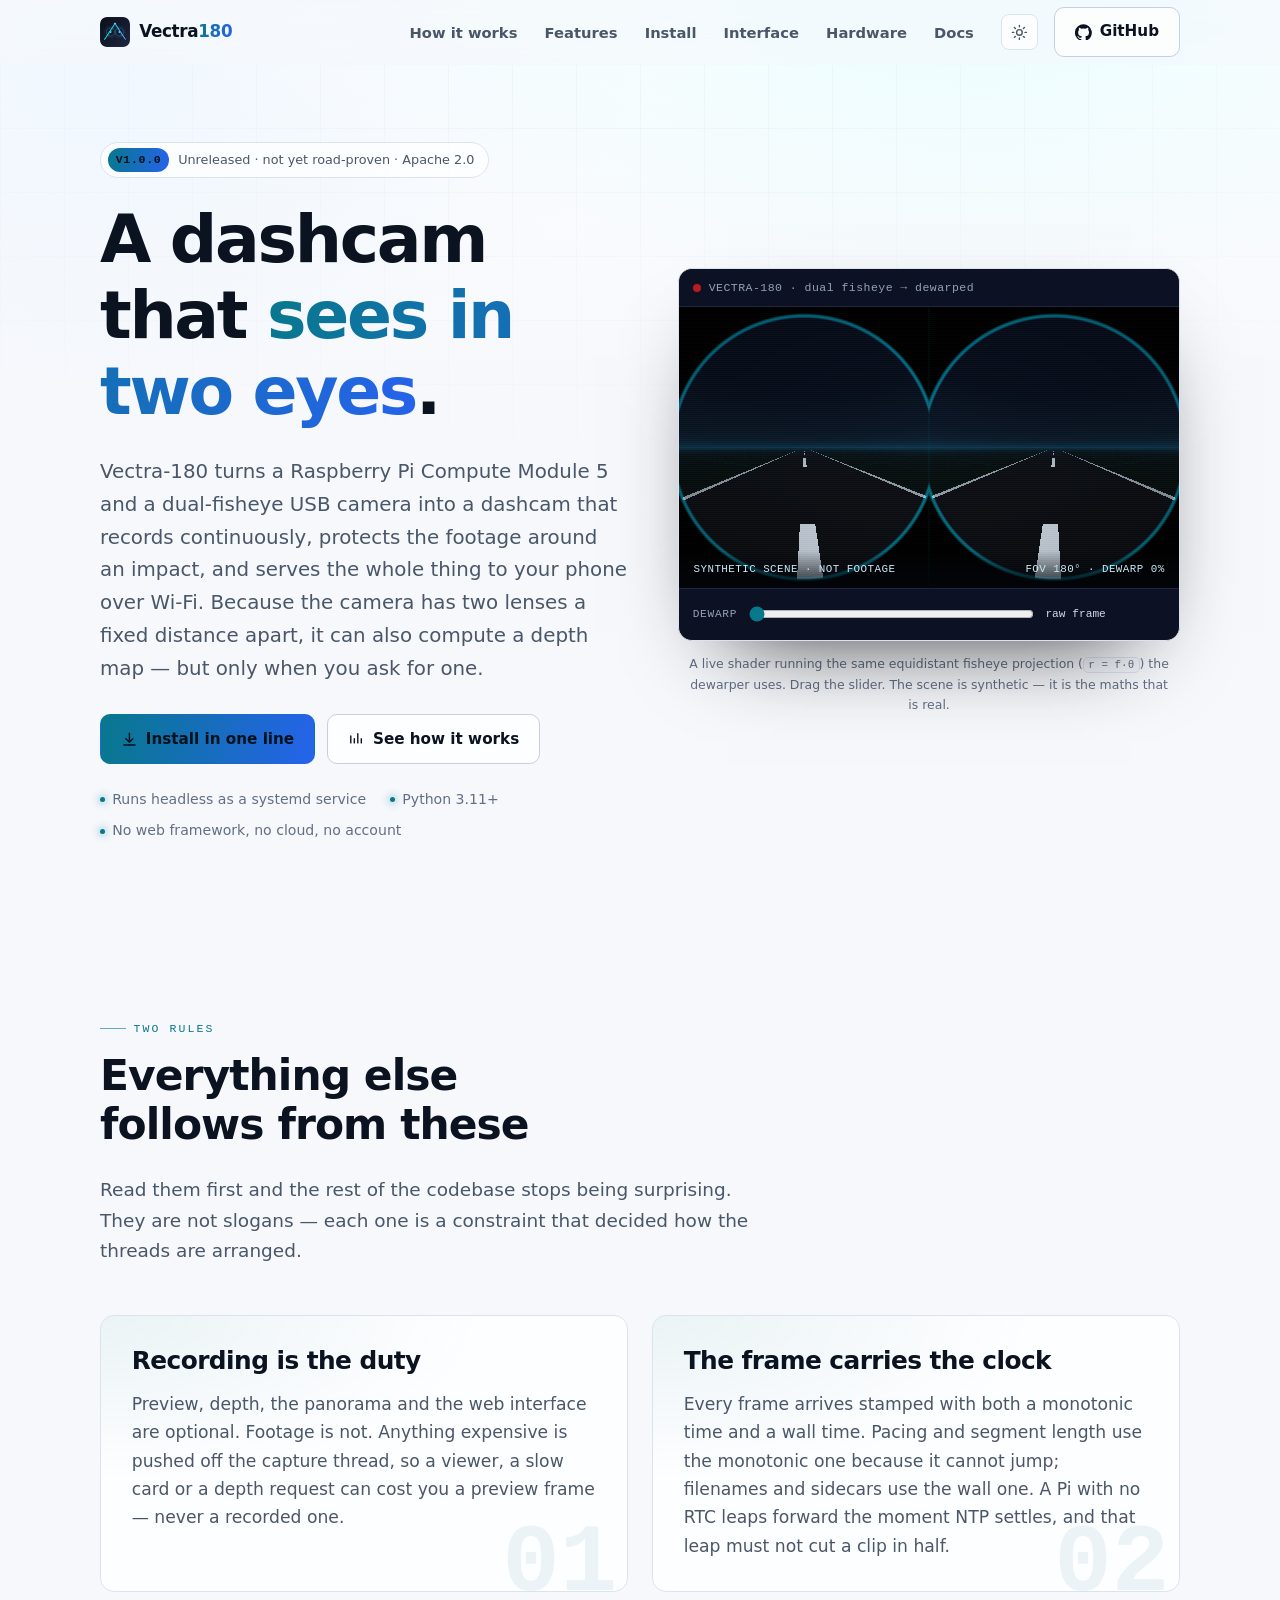
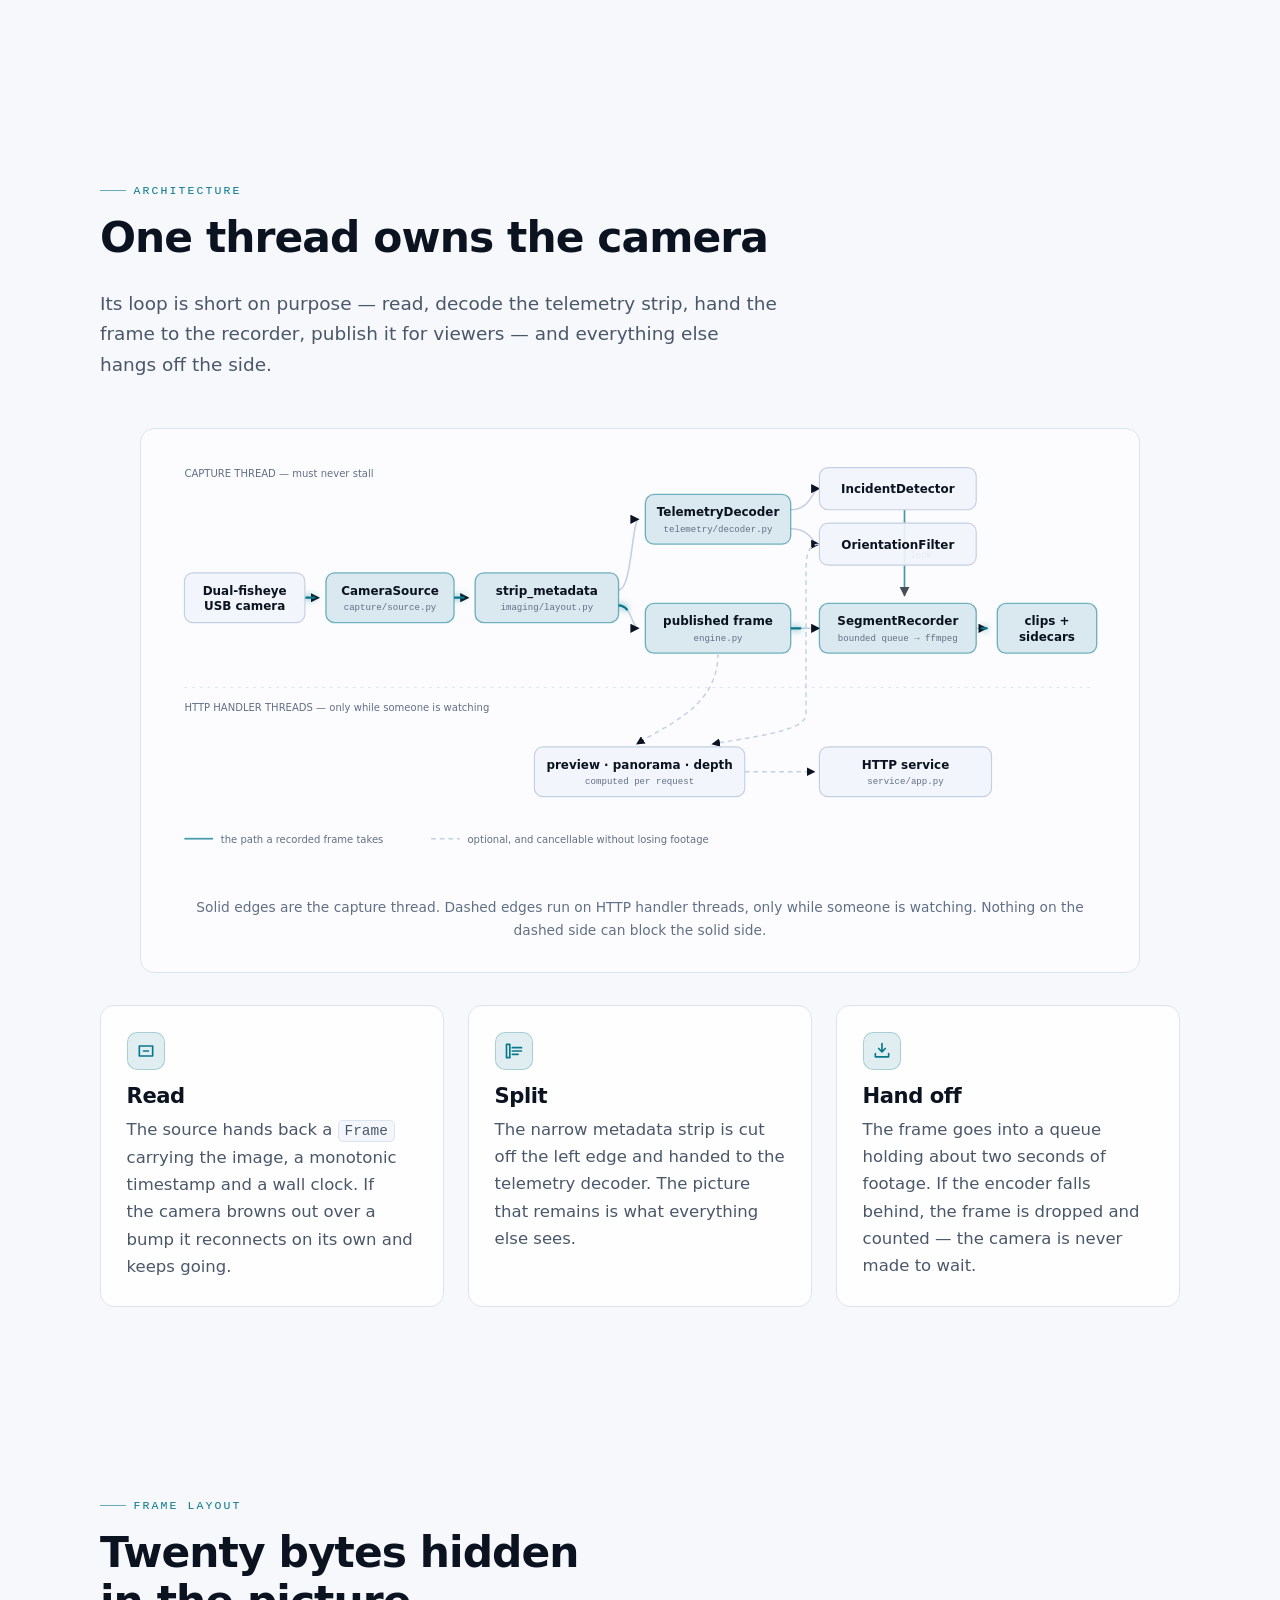
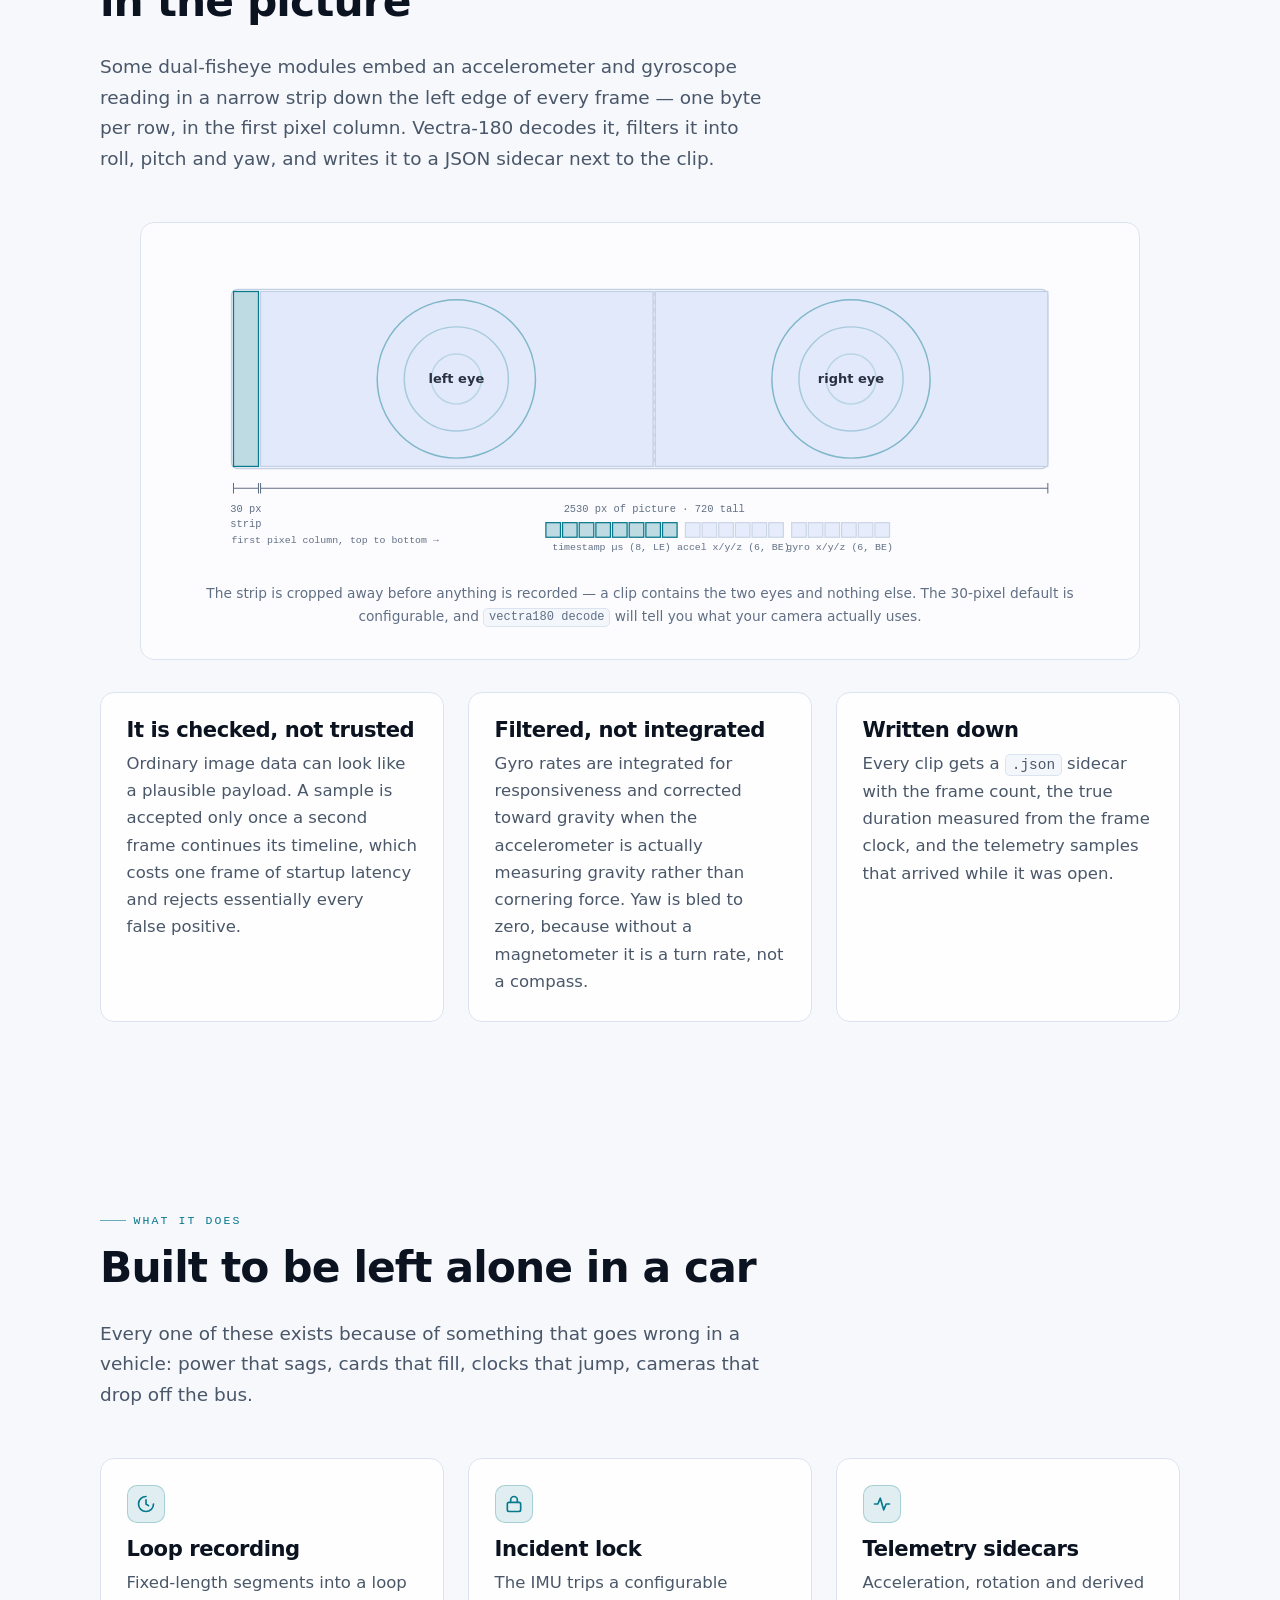
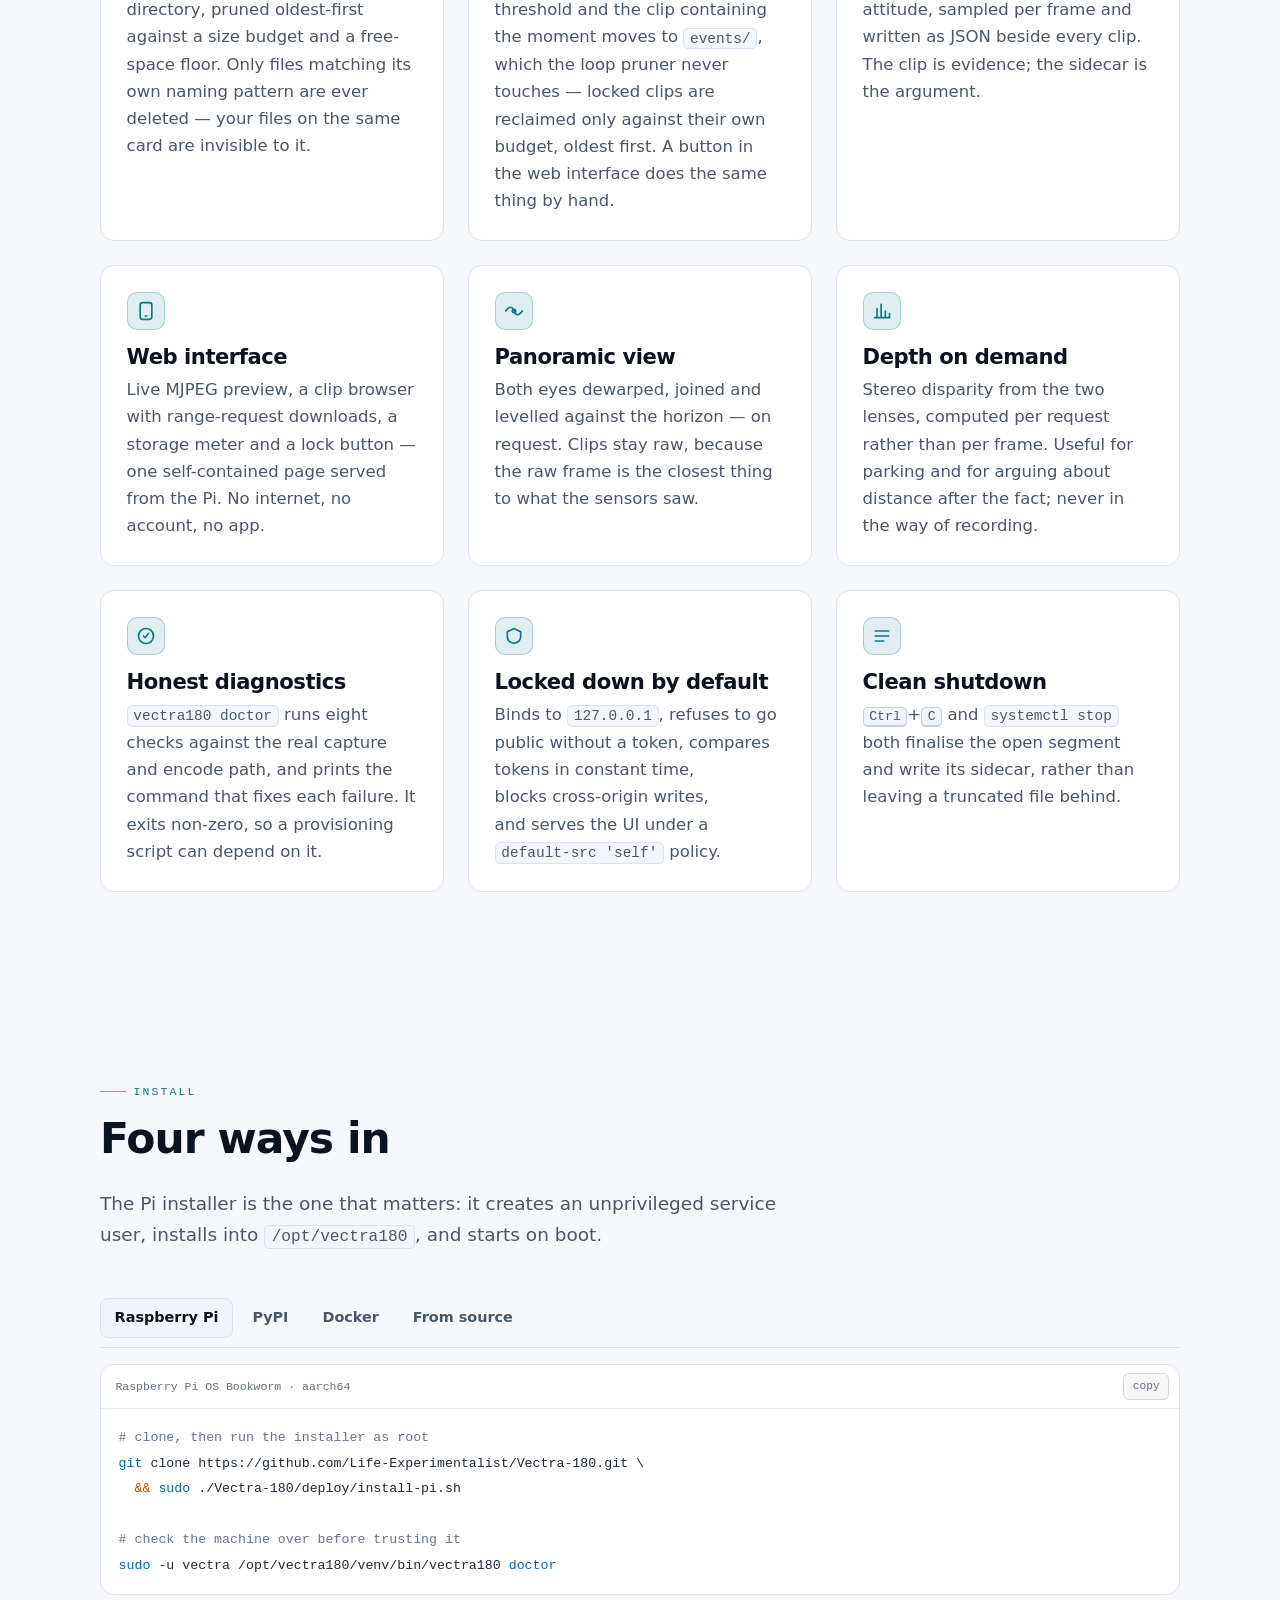
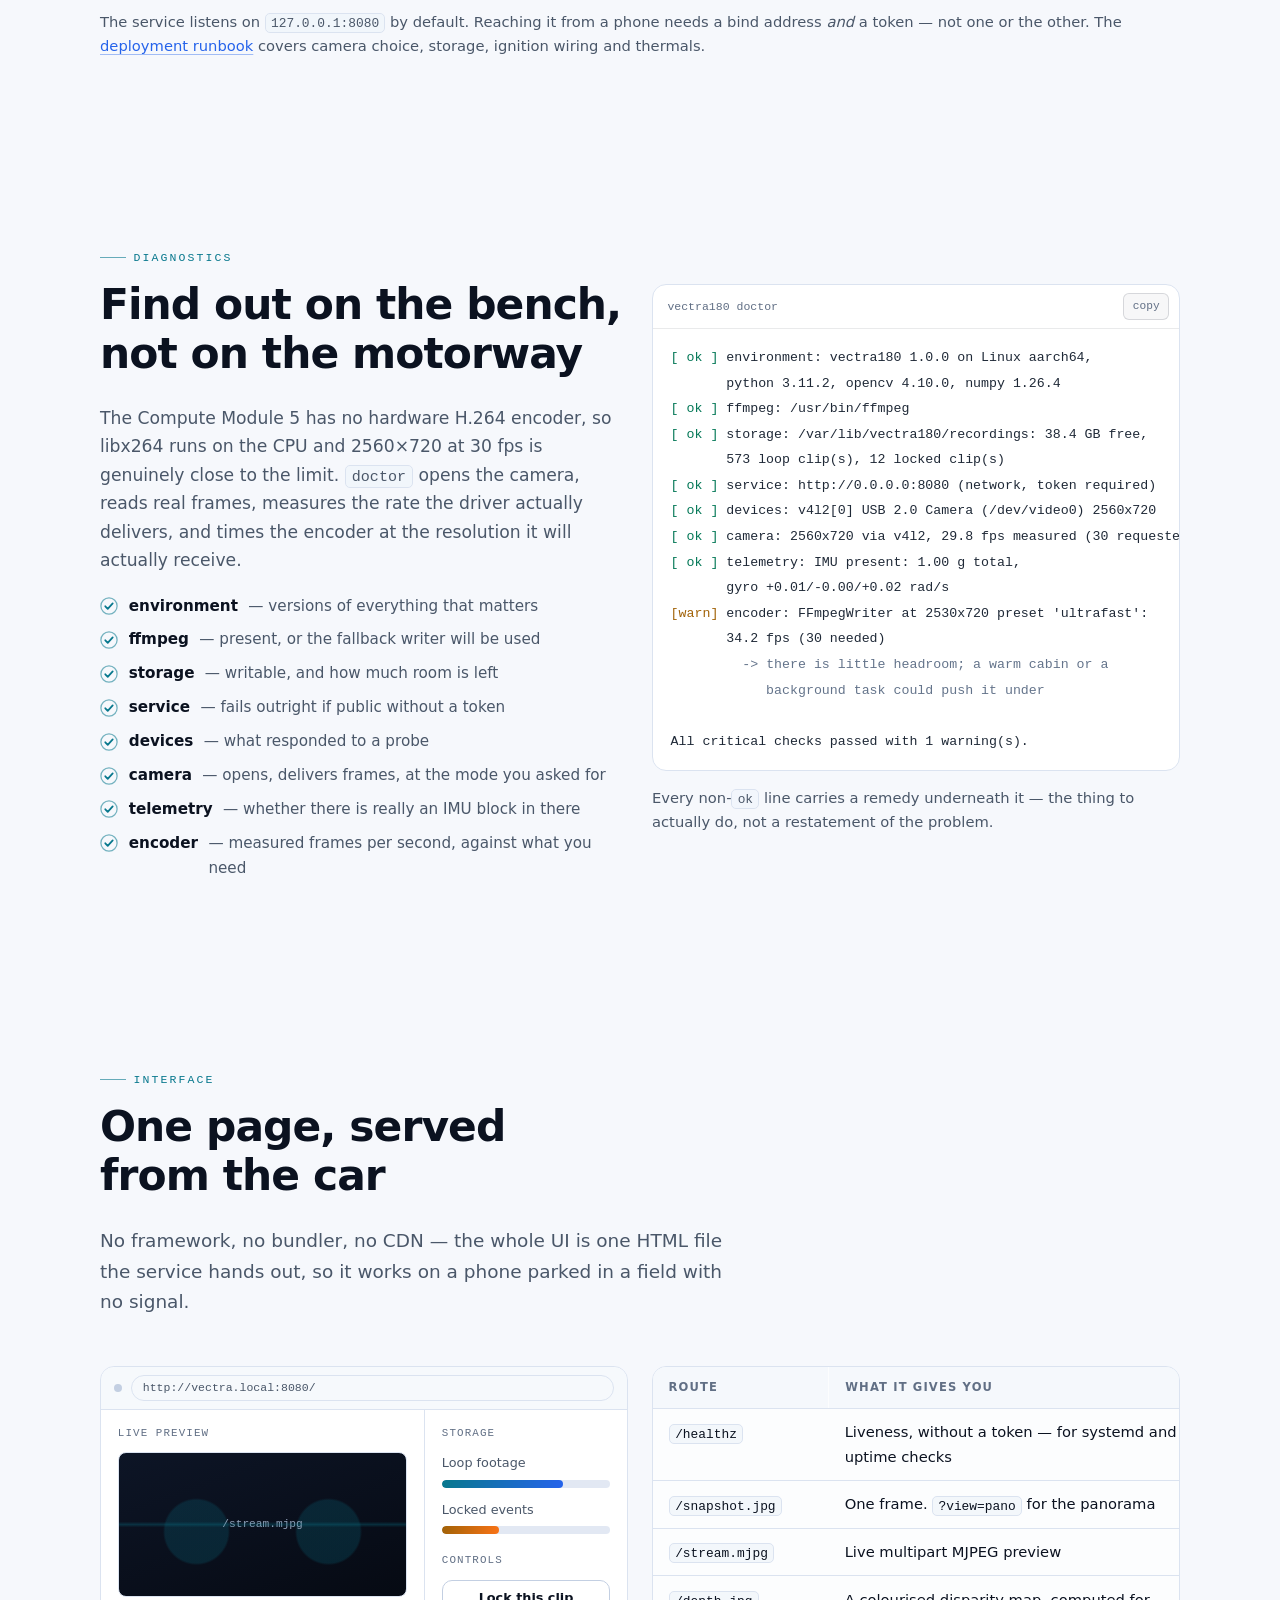
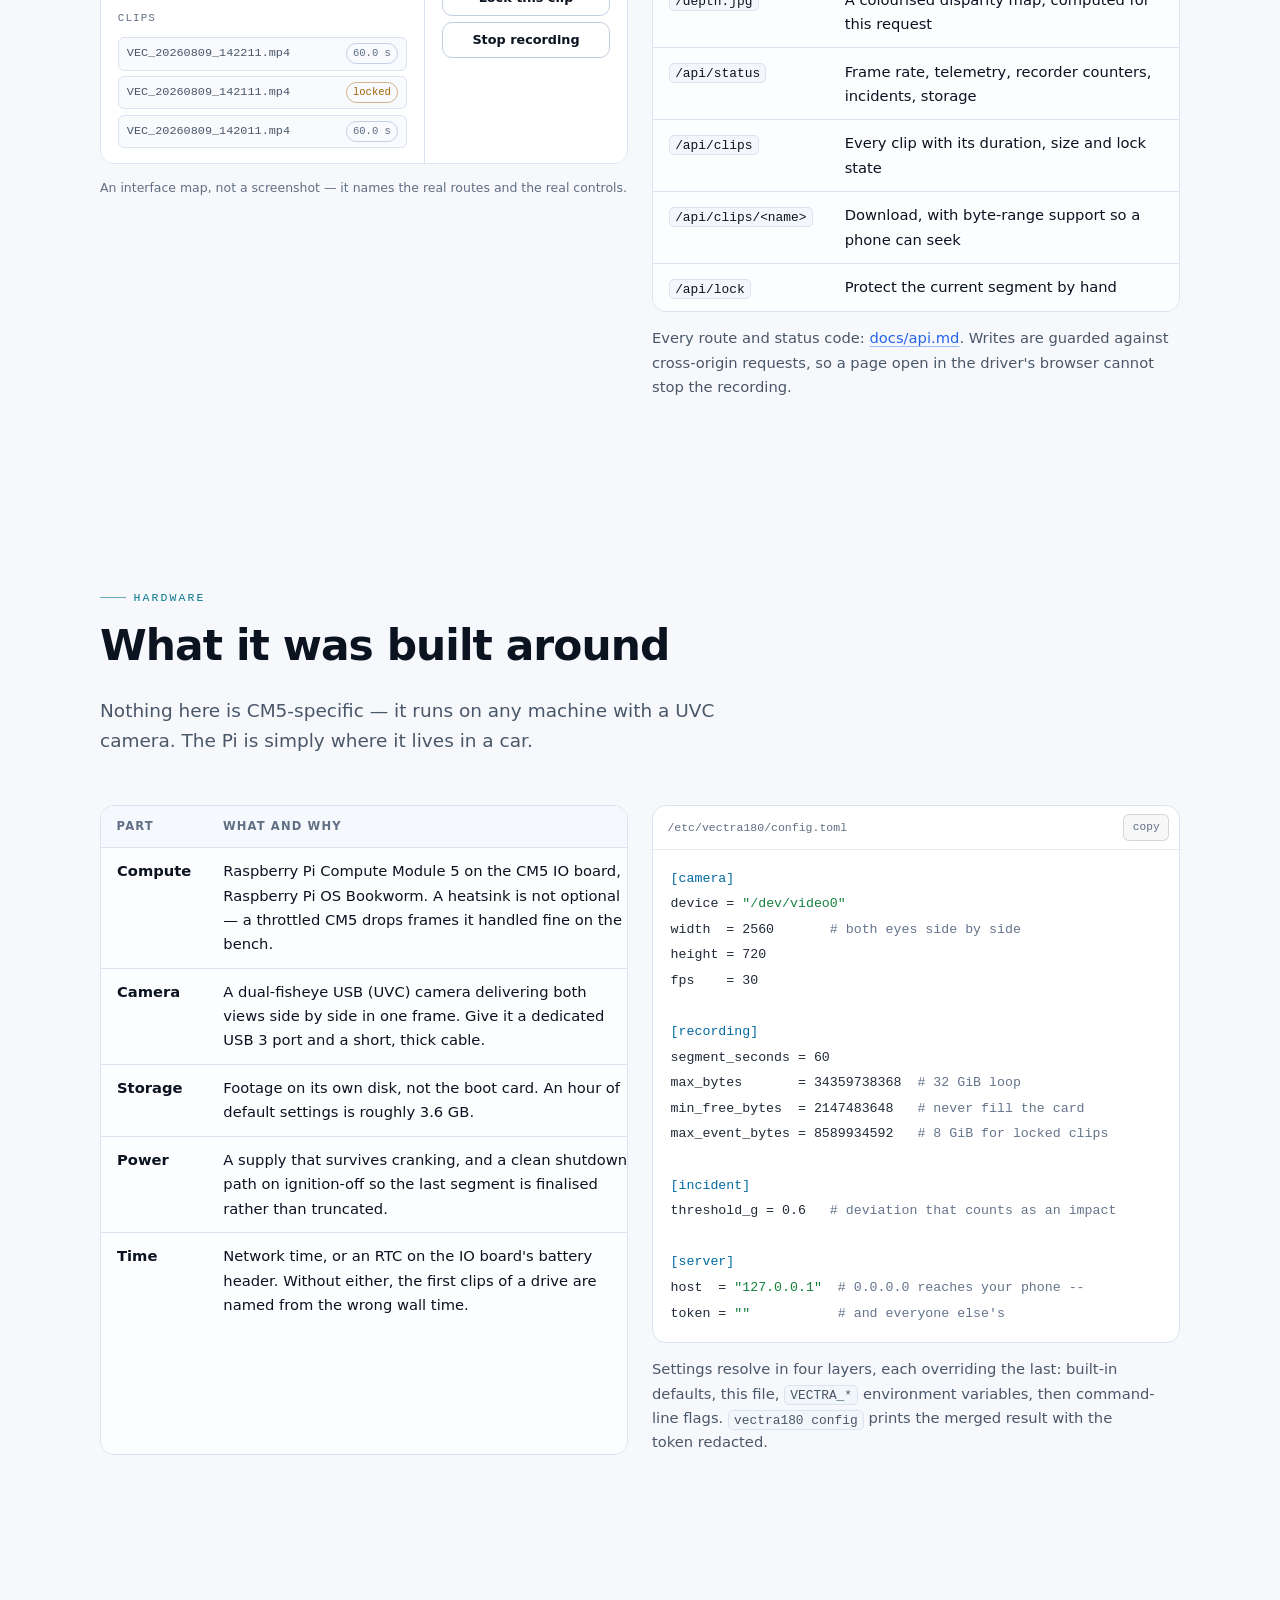
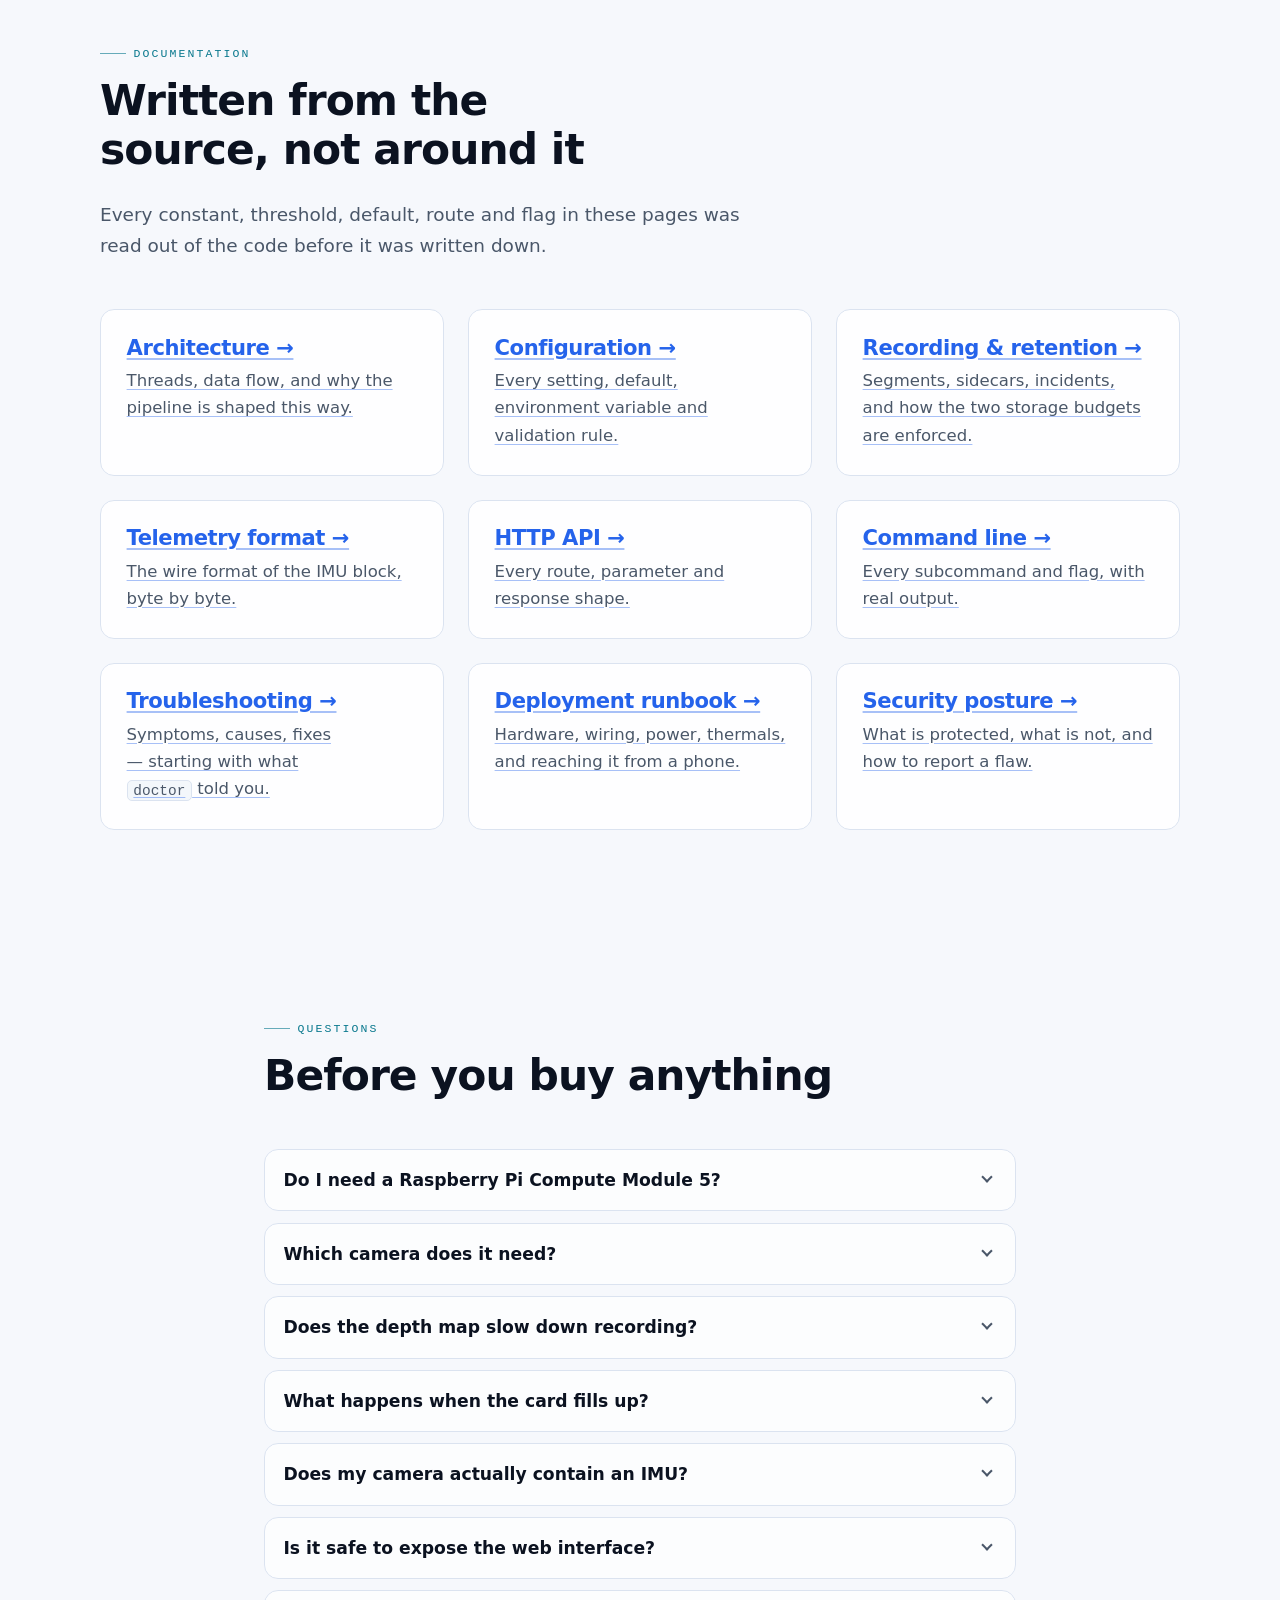
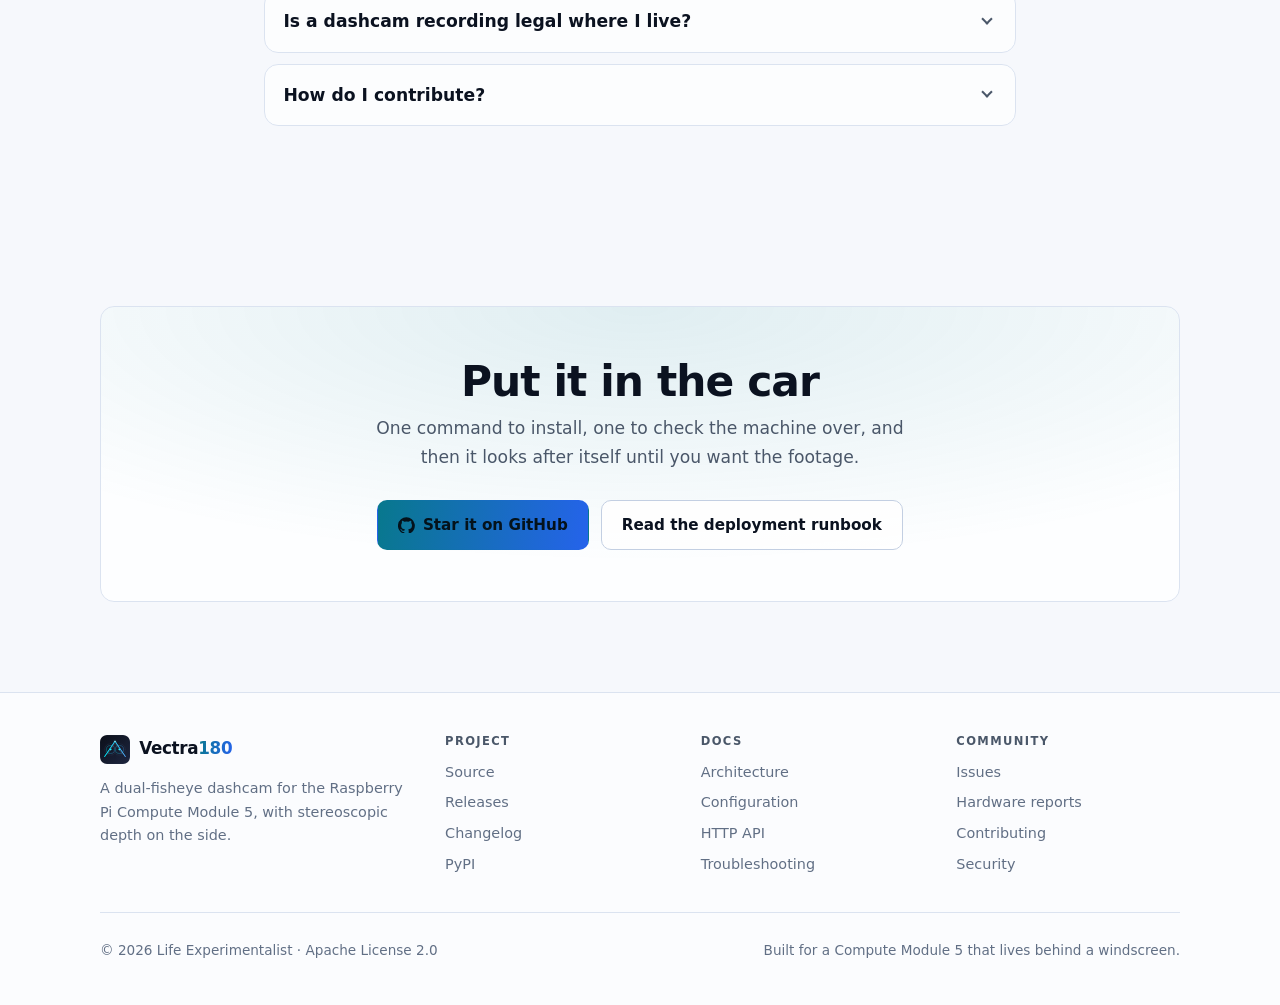
==== commit c3f3a84a: "Polish Vectra-180 for its first road test Docs, deployment kit, web UI and landing site brought in l" ====
--- a/site/index.html
+++ b/site/index.html
@@ -202,7 +202,7 @@
 				<div>
 					<a class="pill" href="https://github.com/Life-Experimentalist/Vectra-180/releases">
 						<em>v1.0.0</em>
-						<span>First stable release · Apache 2.0</span>
+						<span>Unreleased · not yet road-proven · Apache 2.0</span>
 					</a>
 
 					<h1>A dashcam that <span class="grad">sees in two eyes</span>.</h1>
@@ -284,7 +284,7 @@
 										<path d="M424 312q48-84 96 0" />
 									</g>
 								</g>
-								<text x="320" y="345" fill="#5c7183" font-family="monospace" font-size="12"
+								<text x="320" y="345" fill="#93a2ba" font-family="monospace" font-size="12"
 									text-anchor="middle">2560 × 720 · MJPG · 30 fps</text>
 							</svg>
 							<canvas id="demo-canvas" aria-hidden="true"></canvas>
@@ -665,8 +665,9 @@
 						<h3>Incident lock</h3>
 						<p>
 							The IMU trips a configurable threshold and the clip containing the moment moves to
-							<code>events/</code>, where the loop pruner cannot reach it. A button in the web interface
-							does the same thing by hand.
+							<code>events/</code>, which the loop pruner never touches — locked clips are reclaimed only
+							against their own budget, oldest first. A button in the web interface does the same thing
+							by hand.
 						</p>
 					</article>
 
@@ -915,16 +916,20 @@
 								<span class="grow"></span>
 								<button class="copy" type="button">copy</button>
 							</div>
-							<pre><code><span class="tok-ok">[ ok ]</span> environment: vectra180 1.0.0 on Linux aarch64
+							<pre><code><span class="tok-ok">[ ok ]</span> environment: vectra180 1.0.0 on Linux aarch64,
+       python 3.11.2, opencv 4.10.0, numpy 1.26.4
 <span class="tok-ok">[ ok ]</span> ffmpeg: /usr/bin/ffmpeg
-<span class="tok-ok">[ ok ]</span> storage: 38.4 GB free, 573 loop clip(s)
-<span class="tok-ok">[ ok ]</span> service: http://0.0.0.0:8080 (token required)
-<span class="tok-ok">[ ok ]</span> devices: /dev/video0 2560x720 @ 30fps
-<span class="tok-ok">[ ok ]</span> camera: 29.8 fps measured (30 requested)
-<span class="tok-ok">[ ok ]</span> telemetry: IMU present: 1.00 g total
-<span class="tok-warn">[warn]</span> encoder: 34.2 fps (30 needed)
-         <span class="tok-c">-&gt; little headroom; a warm cabin could
-            push it under</span>
+<span class="tok-ok">[ ok ]</span> storage: /var/lib/vectra180/recordings: 38.4 GB free,
+       573 loop clip(s), 12 locked clip(s)
+<span class="tok-ok">[ ok ]</span> service: http://0.0.0.0:8080 (network, token required)
+<span class="tok-ok">[ ok ]</span> devices: v4l2[0] USB 2.0 Camera (/dev/video0) 2560x720
+<span class="tok-ok">[ ok ]</span> camera: 2560x720 via v4l2, 29.8 fps measured (30 requested)
+<span class="tok-ok">[ ok ]</span> telemetry: IMU present: 1.00 g total,
+       gyro +0.01/-0.00/+0.02 rad/s
+<span class="tok-warn">[warn]</span> encoder: FFmpegWriter at 2530x720 preset 'ultrafast':
+       34.2 fps (30 needed)
+         <span class="tok-c">-&gt; there is little headroom; a warm cabin or a
+            background task could push it under</span>
 
 All critical checks passed with 1 warning(s).</code></pre>
 						</div>
@@ -1084,7 +1089,7 @@
 								<tr>
 									<td><b>Storage</b></td>
 									<td>Footage on its own disk, not the boot card. An hour of default settings is
-										roughly 3.5&nbsp;GB.</td>
+										roughly 3.6&nbsp;GB.</td>
 								</tr>
 								<tr>
 									<td><b>Power</b></td>
--- a/site/styles.css
+++ b/site/styles.css
@@ -19,13 +19,42 @@
 	--line-2: #2b3550;
 	--text: #e8edf7;
 	--muted: #94a3b8;
-	--dim: #64748b;
+	--dim: #7b8aa4;
 	--cyan: #00f2fe;
 	--blue: #4facfe;
 	--ok: #34d399;
 	--warn: #fbbf24;
 	--bad: #f87171;
 
+	/* Code windows carry their own palette. They used to be pinned dark in
+	   both themes; a white terminal in a white page reads better than a black
+	   hole punched through it, so light mode gets a real light scheme with
+	   syntax colours re-picked for contrast against white. */
+	--code-bg: color-mix(in srgb, #05080f 88%, var(--panel));
+	--code-fg: #d6e3f5;
+	--code-dim: #7d8ba3;
+	--code-rule: rgb(255 255 255 / 0.07);
+	--code-chip: rgb(255 255 255 / 0.04);
+	--code-chip-line: rgb(255 255 255 / 0.12);
+	--tok-c: #6b7c99;
+	--tok-k: #7ee0f2;
+	--tok-s: #a8e6a3;
+	--tok-f: #f0c987;
+	--tok-ok: #6ee7b7;
+	--tok-warn: #fcd34d;
+	--tok-bad: #fca5a5;
+
+	/* Surfaces that stand in for video -- the hero demo and the interface map's
+	   viewport -- are black under both themes, because that is what a picture
+	   looks like before it arrives. Their chrome cannot follow --panel and
+	   --dim: in light mode those are white and a pale grey, and the labels
+	   would dissolve into the frame. These are fixed, and deliberately so. */
+	--stage: #05080f;
+	--stage-chrome: color-mix(in srgb, #10162a 74%, transparent);
+	--stage-line: #1e2640;
+	--on-stage: #cddaeb;
+	--on-stage-dim: #93a2ba;
+
 	--accent-grad: linear-gradient(100deg, var(--cyan), var(--blue));
 	--glow: 0 0 0 1px rgb(0 242 254 / 0.25), 0 12px 48px -12px rgb(0 242 254 / 0.35);
 
@@ -38,6 +67,9 @@
 	--gutter: clamp(1.1rem, 4vw, 2.5rem);
 
 	--ease: cubic-bezier(0.22, 1, 0.36, 1);
+
+	/* A circled checkmark, used as a mask so the colour stays themeable. */
+	--tick: url("data:image/svg+xml,%3Csvg xmlns='http://www.w3.org/2000/svg' viewBox='0 0 20 20'%3E%3Ccircle cx='10' cy='10' r='9' fill='none' stroke='%23000' stroke-width='1.4' opacity='.55'/%3E%3Cpath d='M5.9 10.3l2.7 2.8 5.5-5.9' fill='none' stroke='%23000' stroke-width='2' stroke-linecap='round' stroke-linejoin='round'/%3E%3C/svg%3E");
 }
 
 :root[data-theme="light"],
@@ -52,12 +84,26 @@
 	--line-2: #c3cfe2;
 	--text: #0b1220;
 	--muted: #4a5769;
-	--dim: #6b7a90;
-	--cyan: #0694a8;
+	--dim: #616f85;
+	--cyan: #08788d;
 	--blue: #2563eb;
 	--ok: #047857;
 	--warn: #a16207;
 	--bad: #b91c1c;
+
+	--code-bg: #ffffff;
+	--code-fg: #1f2937;
+	--code-dim: #616f85;
+	--code-rule: rgb(15 23 42 / 0.09);
+	--code-chip: rgb(15 23 42 / 0.03);
+	--code-chip-line: rgb(15 23 42 / 0.14);
+	--tok-c: #64748b;
+	--tok-k: #0369a1;
+	--tok-s: #15803d;
+	--tok-f: #b45309;
+	--tok-ok: #047857;
+	--tok-warn: #a16207;
+	--tok-bad: #b91c1c;
 
 	--glow: 0 0 0 1px rgb(37 99 235 / 0.18), 0 14px 42px -16px rgb(37 99 235 / 0.35);
 }
@@ -74,12 +120,26 @@
 		--line-2: #c3cfe2;
 		--text: #0b1220;
 		--muted: #4a5769;
-		--dim: #6b7a90;
-		--cyan: #0694a8;
+		--dim: #616f85;
+		--cyan: #08788d;
 		--blue: #2563eb;
 		--ok: #047857;
 		--warn: #a16207;
 		--bad: #b91c1c;
+
+		--code-bg: #ffffff;
+		--code-fg: #1f2937;
+		--code-dim: #616f85;
+		--code-rule: rgb(15 23 42 / 0.09);
+		--code-chip: rgb(15 23 42 / 0.03);
+		--code-chip-line: rgb(15 23 42 / 0.14);
+		--tok-c: #64748b;
+		--tok-k: #0369a1;
+		--tok-s: #15803d;
+		--tok-f: #b45309;
+		--tok-ok: #047857;
+		--tok-warn: #a16207;
+		--tok-bad: #b91c1c;
 
 		--glow: 0 0 0 1px rgb(37 99 235 / 0.18), 0 14px 42px -16px rgb(37 99 235 / 0.35);
 	}
@@ -659,7 +719,7 @@
 .demo {
 	border: 1px solid var(--line);
 	border-radius: var(--rad);
-	background: #05080f;
+	background: var(--stage);
 	overflow: hidden;
 	box-shadow: 0 40px 90px -50px rgb(0 0 0 / 0.9);
 	position: relative;
@@ -670,11 +730,11 @@
 	align-items: center;
 	gap: 0.5rem;
 	padding: 0.55rem 0.85rem;
-	border-bottom: 1px solid var(--line);
-	background: color-mix(in srgb, var(--panel) 60%, transparent);
+	border-bottom: 1px solid var(--stage-line);
+	background: var(--stage-chrome);
 	font-family: var(--mono);
 	font-size: 0.72rem;
-	color: var(--dim);
+	color: var(--on-stage-dim);
 	letter-spacing: 0.04em;
 }
 
@@ -753,10 +813,10 @@
 	align-items: center;
 	gap: 0.6rem;
 	padding: 0.7rem 0.85rem;
-	border-top: 1px solid var(--line);
-	background: color-mix(in srgb, var(--panel) 60%, transparent);
+	border-top: 1px solid var(--stage-line);
+	background: var(--stage-chrome);
 	font-size: 0.78rem;
-	color: var(--muted);
+	color: var(--on-stage);
 	flex-wrap: wrap;
 }
 
@@ -765,7 +825,7 @@
 	font-size: 0.7rem;
 	letter-spacing: 0.06em;
 	text-transform: uppercase;
-	color: var(--dim);
+	color: var(--on-stage-dim);
 	white-space: nowrap;
 }
 
@@ -773,7 +833,10 @@
 	flex: 1 1 8rem;
 	min-width: 6rem;
 	accent-color: var(--cyan);
-	height: 1.2rem;
+	/* 24px, the smallest target WCAG 2.2 accepts for a control that is not an
+	   inline link -- and the difference between dragging this on a phone and
+	   missing it. */
+	height: 1.5rem;
 	cursor: grab;
 }
 
@@ -790,19 +853,8 @@
 	position: relative;
 	border: 1px solid var(--line);
 	border-radius: var(--rad);
-	background: color-mix(in srgb, #05080f 88%, var(--panel));
+	background: var(--code-bg);
 	overflow: hidden;
-}
-
-:root[data-theme="light"] .code,
-html[data-theme="light"] .code {
-	background: #0b1220;
-}
-
-@media (prefers-color-scheme: light) {
-	:root:not([data-theme="dark"]) .code {
-		background: #0b1220;
-	}
 }
 
 .code-head {
@@ -810,10 +862,10 @@
 	align-items: center;
 	gap: 0.5rem;
 	padding: 0.5rem 0.6rem 0.5rem 0.9rem;
-	border-bottom: 1px solid rgb(255 255 255 / 0.07);
+	border-bottom: 1px solid var(--code-rule);
 	font-family: var(--mono);
 	font-size: 0.72rem;
-	color: #7d8ba3;
+	color: var(--code-dim);
 }
 
 .code-head .grow {
@@ -824,7 +876,7 @@
 	margin: 0;
 	padding: 1rem 1.1rem;
 	overflow-x: auto;
-	color: #d6e3f5;
+	color: var(--code-fg);
 	line-height: 1.7;
 	tab-size: 2;
 }
@@ -838,9 +890,9 @@
 }
 
 .copy {
-	border: 1px solid rgb(255 255 255 / 0.12);
-	background: rgb(255 255 255 / 0.04);
-	color: #9fb2cc;
+	border: 1px solid var(--code-chip-line);
+	background: var(--code-chip);
+	color: var(--code-dim);
 	font: inherit;
 	font-family: var(--mono);
 	font-size: 0.7rem;
@@ -861,35 +913,35 @@
 }
 
 .tok-c {
-	color: #6b7c99;
+	color: var(--tok-c);
 }
 
 /* comment */
 .tok-k {
-	color: #7ee0f2;
+	color: var(--tok-k);
 }
 
 /* command / keyword */
 .tok-s {
-	color: #a8e6a3;
+	color: var(--tok-s);
 }
 
 /* string / path */
 .tok-f {
-	color: #f0c987;
+	color: var(--tok-f);
 }
 
 /* flag */
 .tok-ok {
-	color: #6ee7b7;
+	color: var(--tok-ok);
 }
 
 .tok-warn {
-	color: #fcd34d;
+	color: var(--tok-warn);
 }
 
 .tok-bad {
-	color: #fca5a5;
+	color: var(--tok-bad);
 }
 
 /* ----------------------------------------------------------------- tabs */
@@ -970,19 +1022,19 @@
 	font-size: 0.95rem;
 }
 
+/* A ticked circle, drawn as a mask so it takes the theme's accent rather than
+   a colour baked into the data URI. The glyph is deliberately unambiguous:
+   this is a list of what the command covers, and anything resembling a cross
+   reads as a failure that has not happened. */
 .checks li::before {
 	content: "";
-	width: 1.05rem;
-	height: 1.05rem;
-	margin-top: 0.28rem;
+	width: 1.15rem;
+	height: 1.15rem;
+	margin-top: 0.22rem;
 	flex: none;
-	border-radius: 50%;
-	border: 1px solid color-mix(in srgb, var(--cyan) 50%, transparent);
-	background:
-		linear-gradient(var(--cyan), var(--cyan)) center / 0.42rem 1.5px no-repeat,
-		linear-gradient(var(--cyan), var(--cyan)) center / 1.5px 0.42rem no-repeat;
-	background-color: color-mix(in srgb, var(--cyan) 10%, transparent);
-	transform: rotate(45deg);
+	background-color: var(--cyan);
+	-webkit-mask: var(--tick) center / contain no-repeat;
+	mask: var(--tick) center / contain no-repeat;
 }
 
 .checks li b {
@@ -1282,7 +1334,7 @@
 	overflow: hidden;
 	display: grid;
 	place-items: center;
-	color: #7d8ba3;
+	color: var(--on-stage-dim);
 	font-family: var(--mono);
 	font-size: 0.7rem;
 }
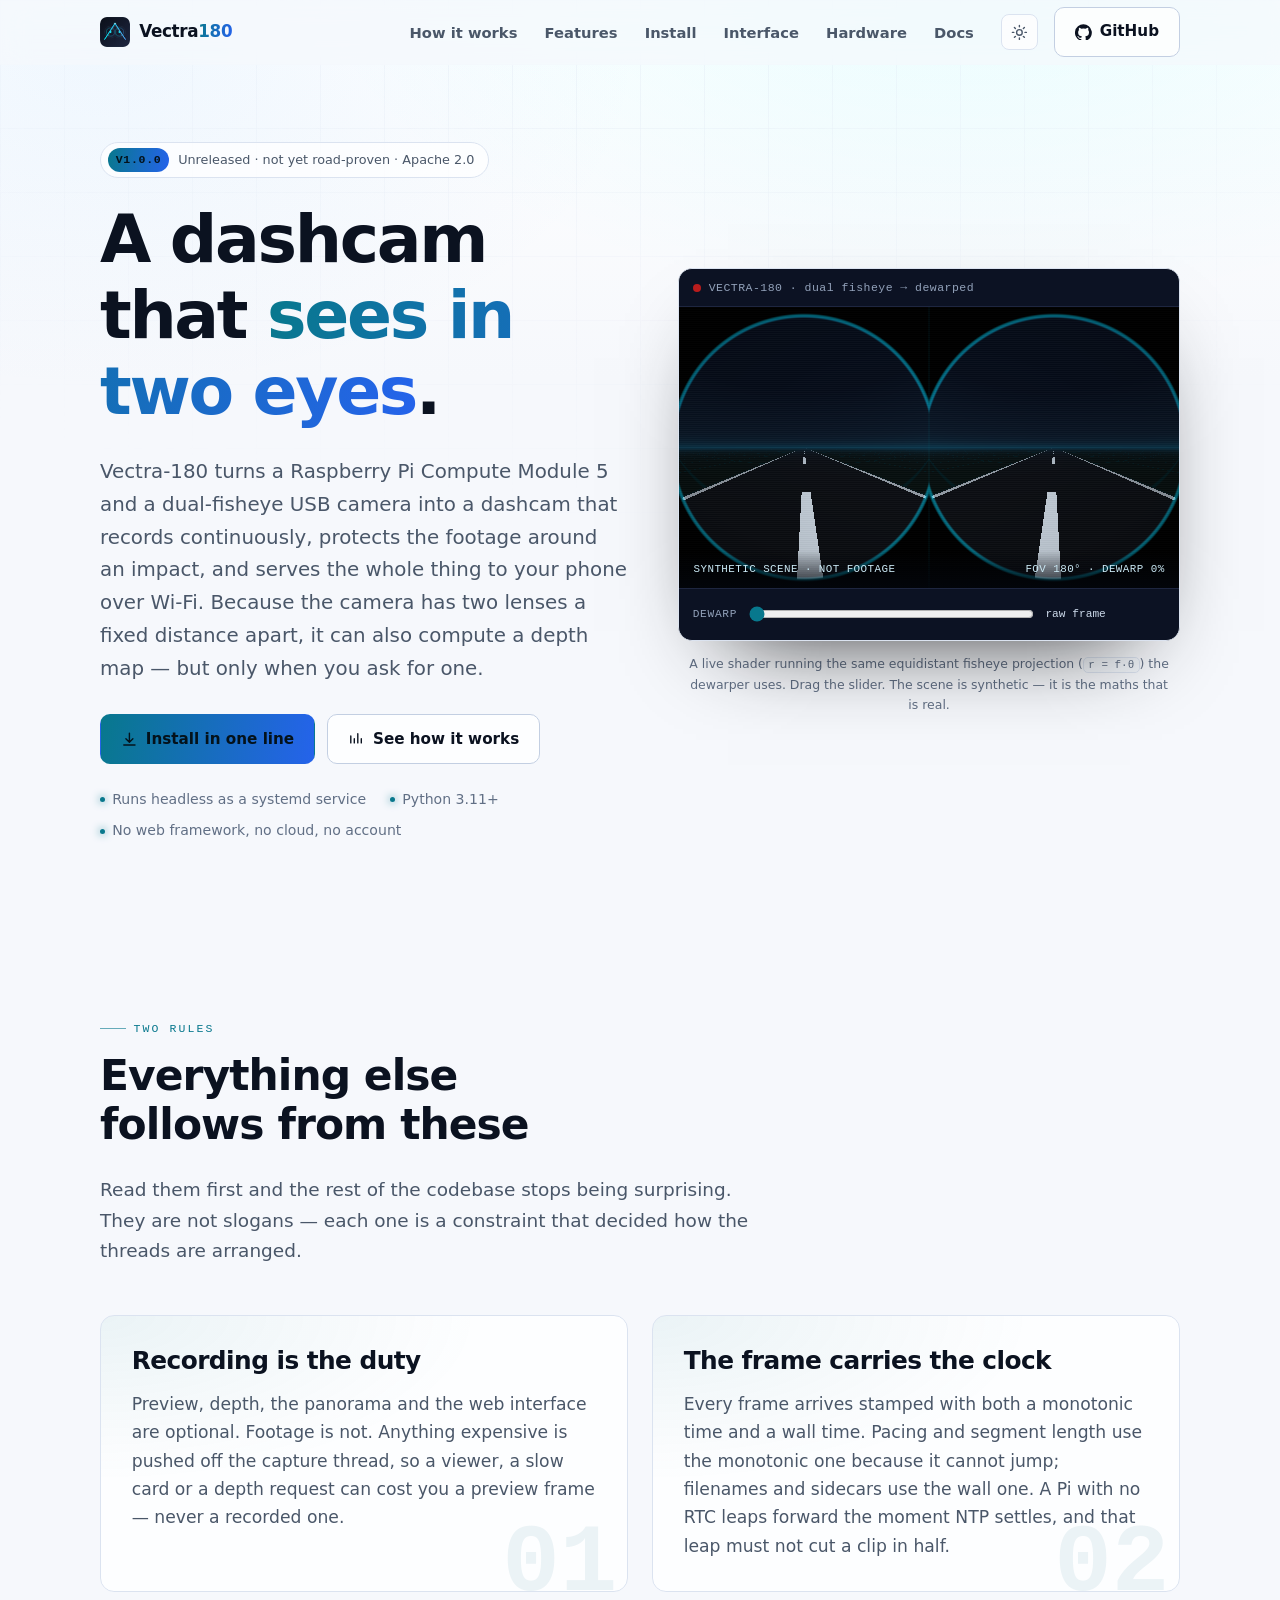
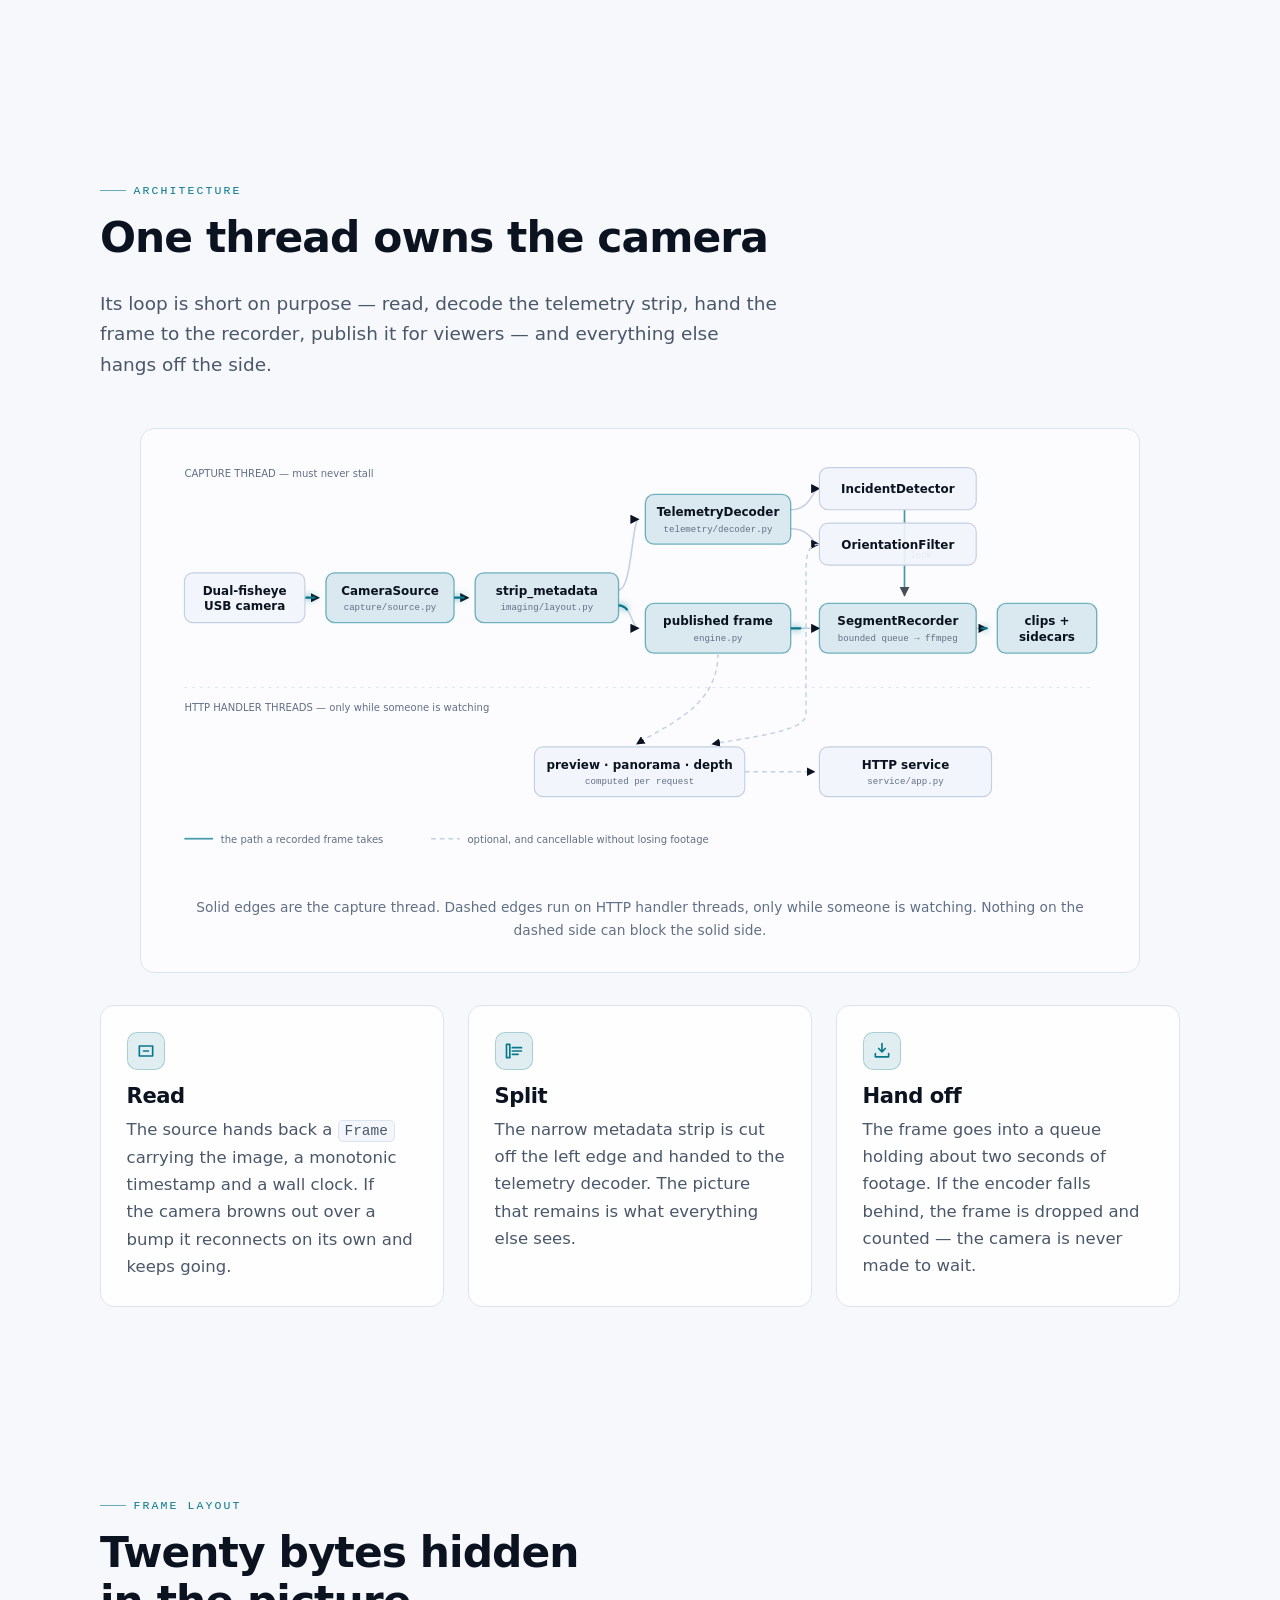
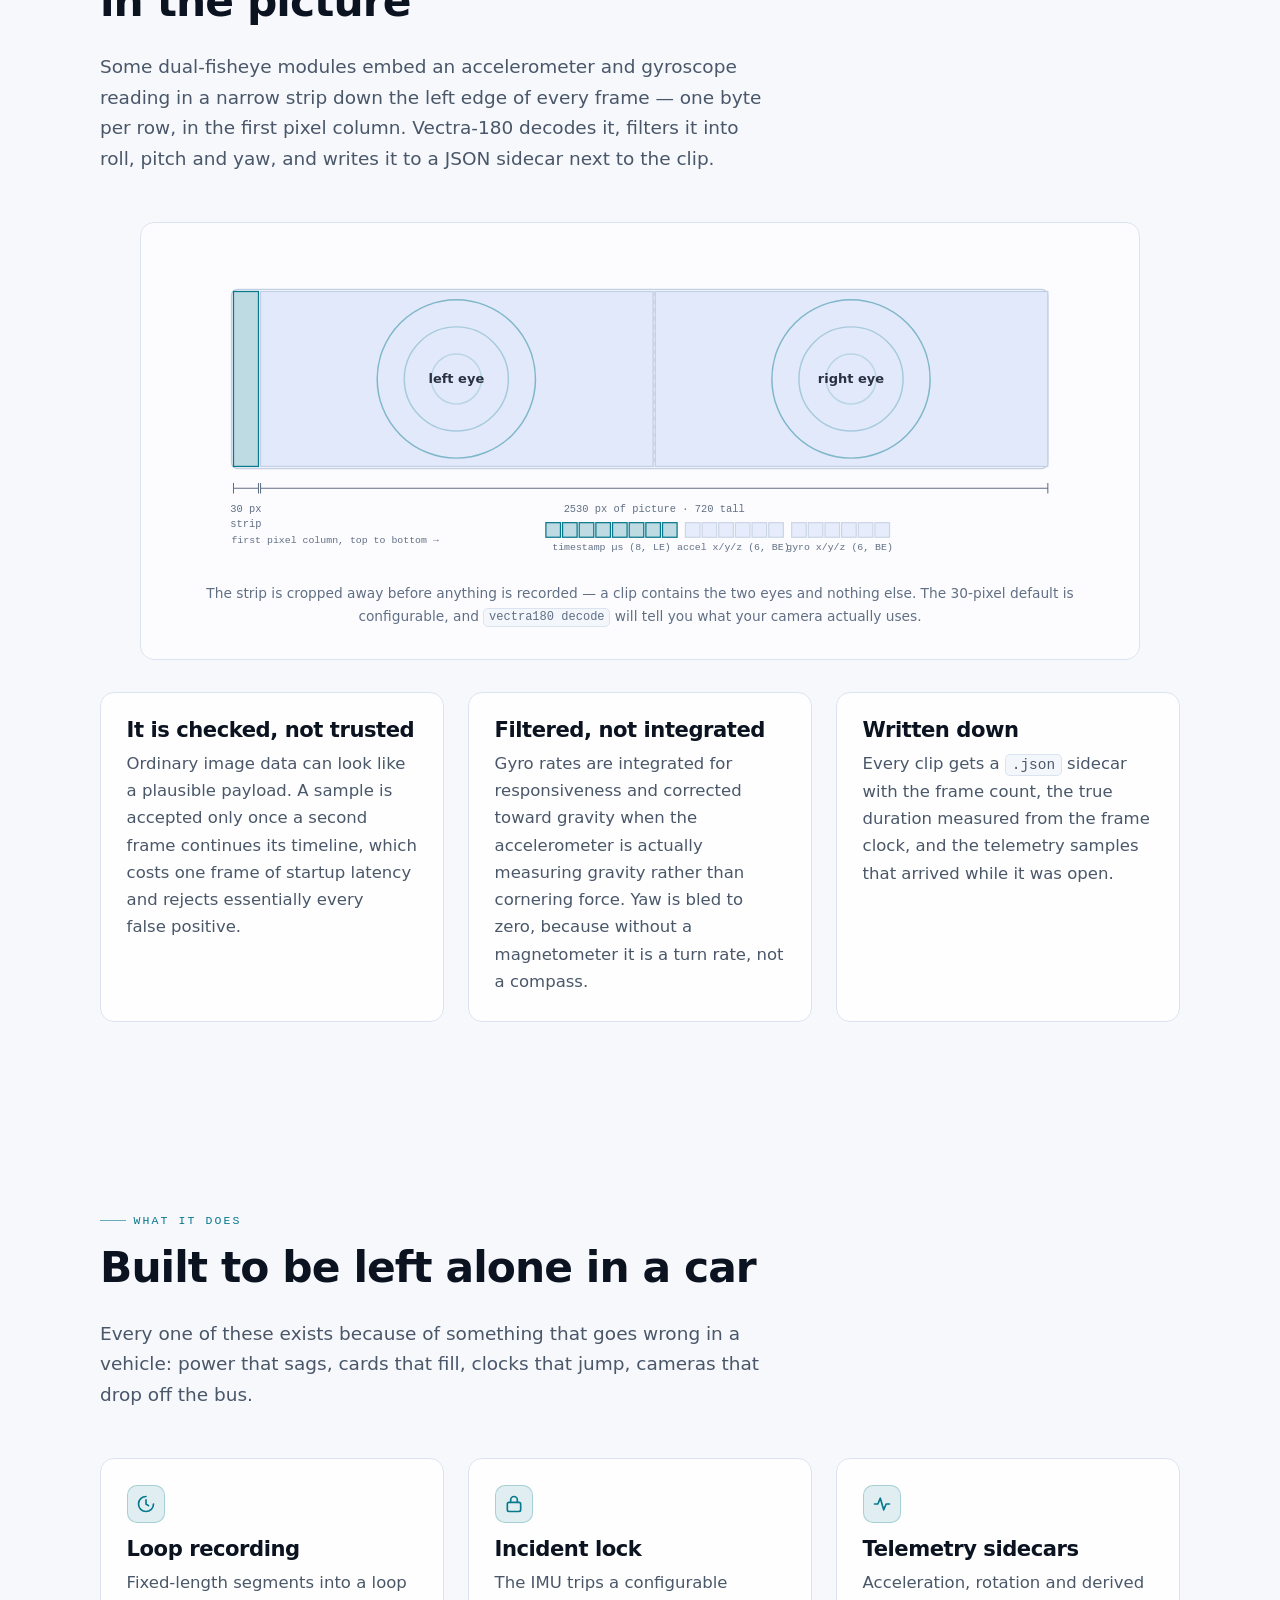
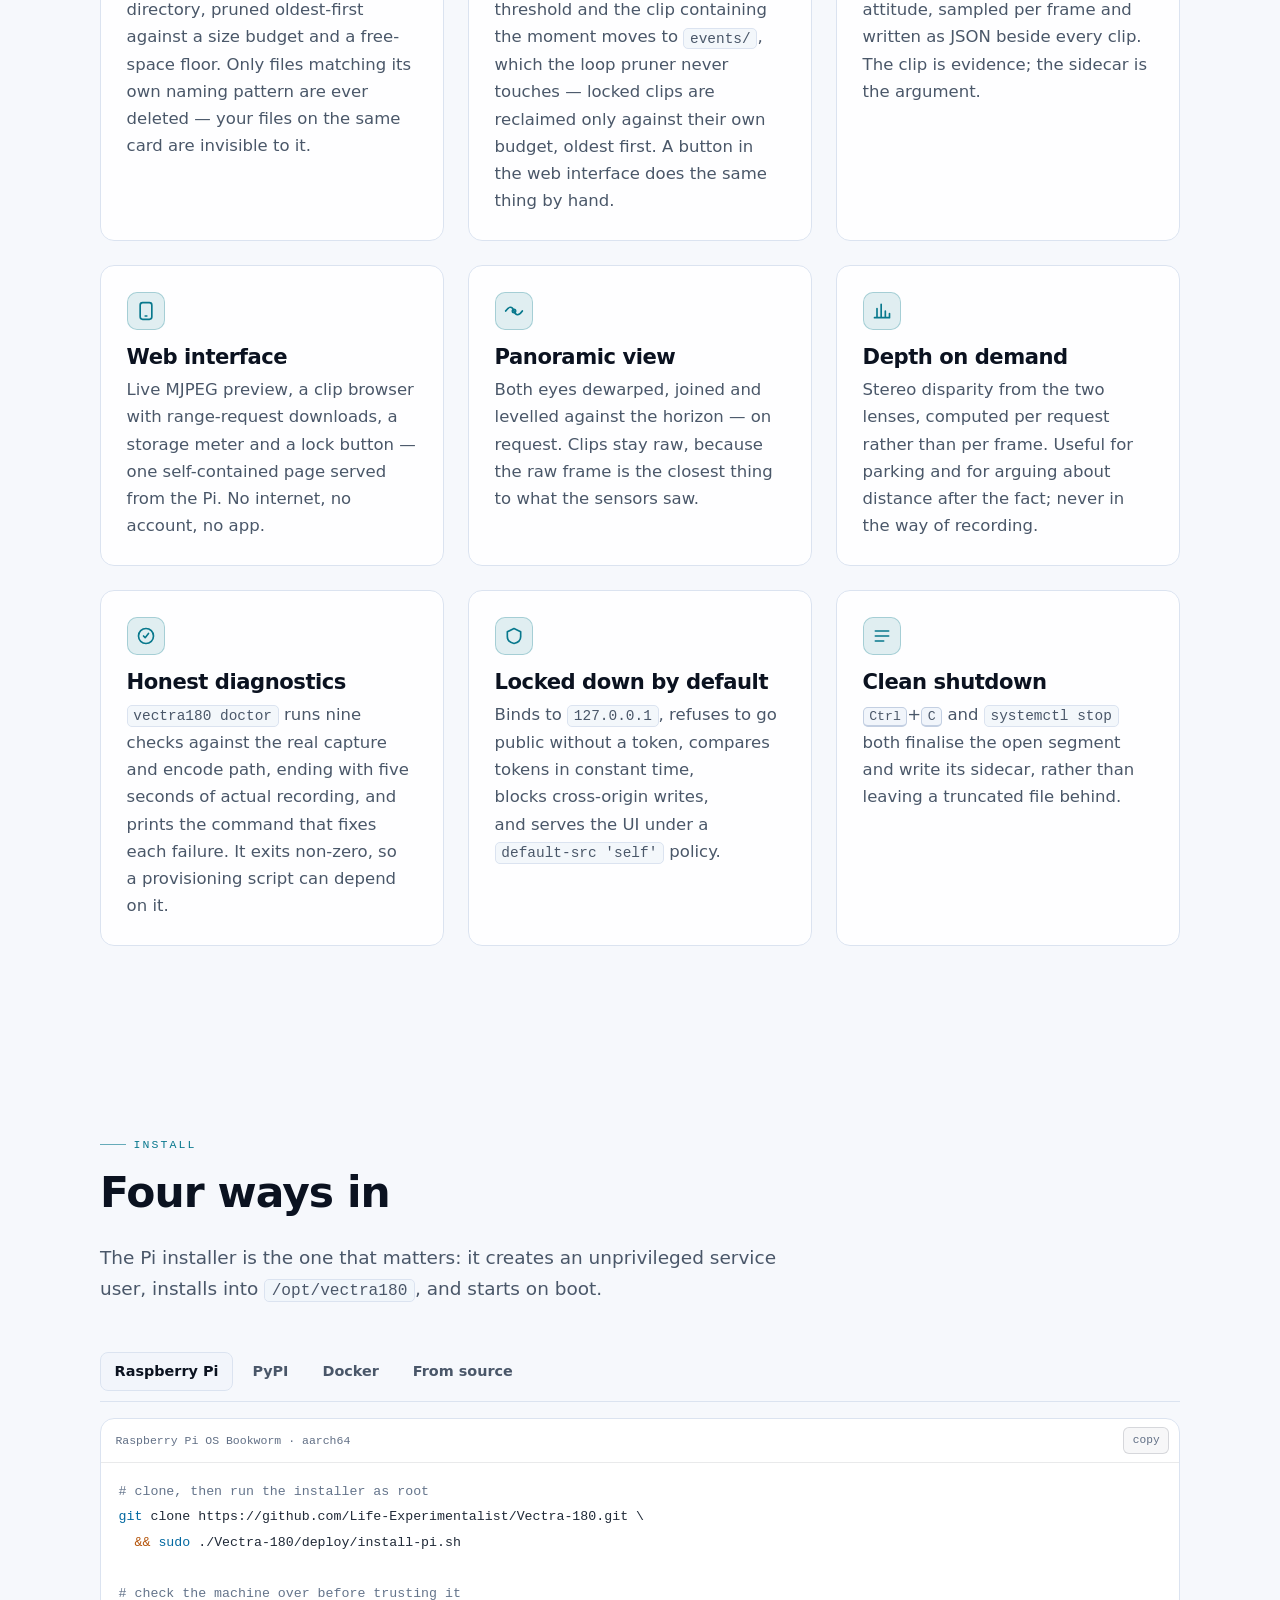
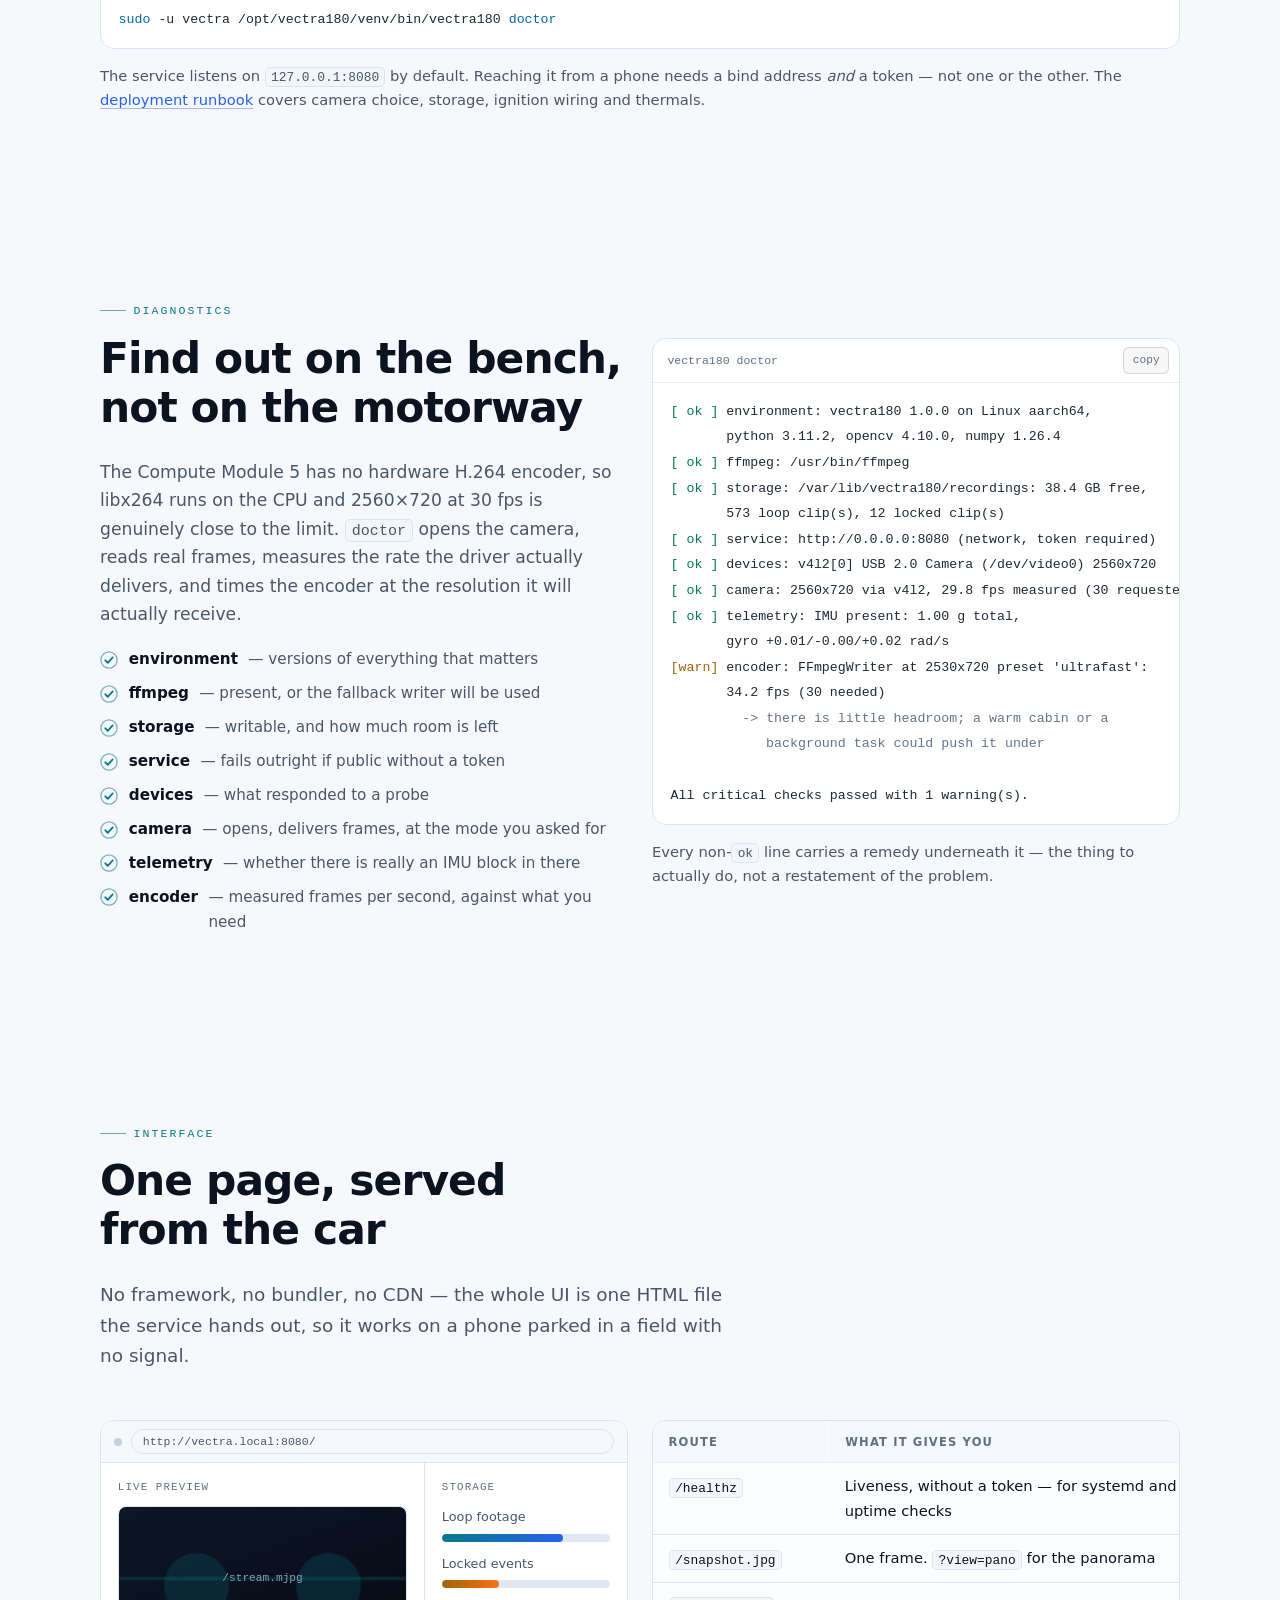
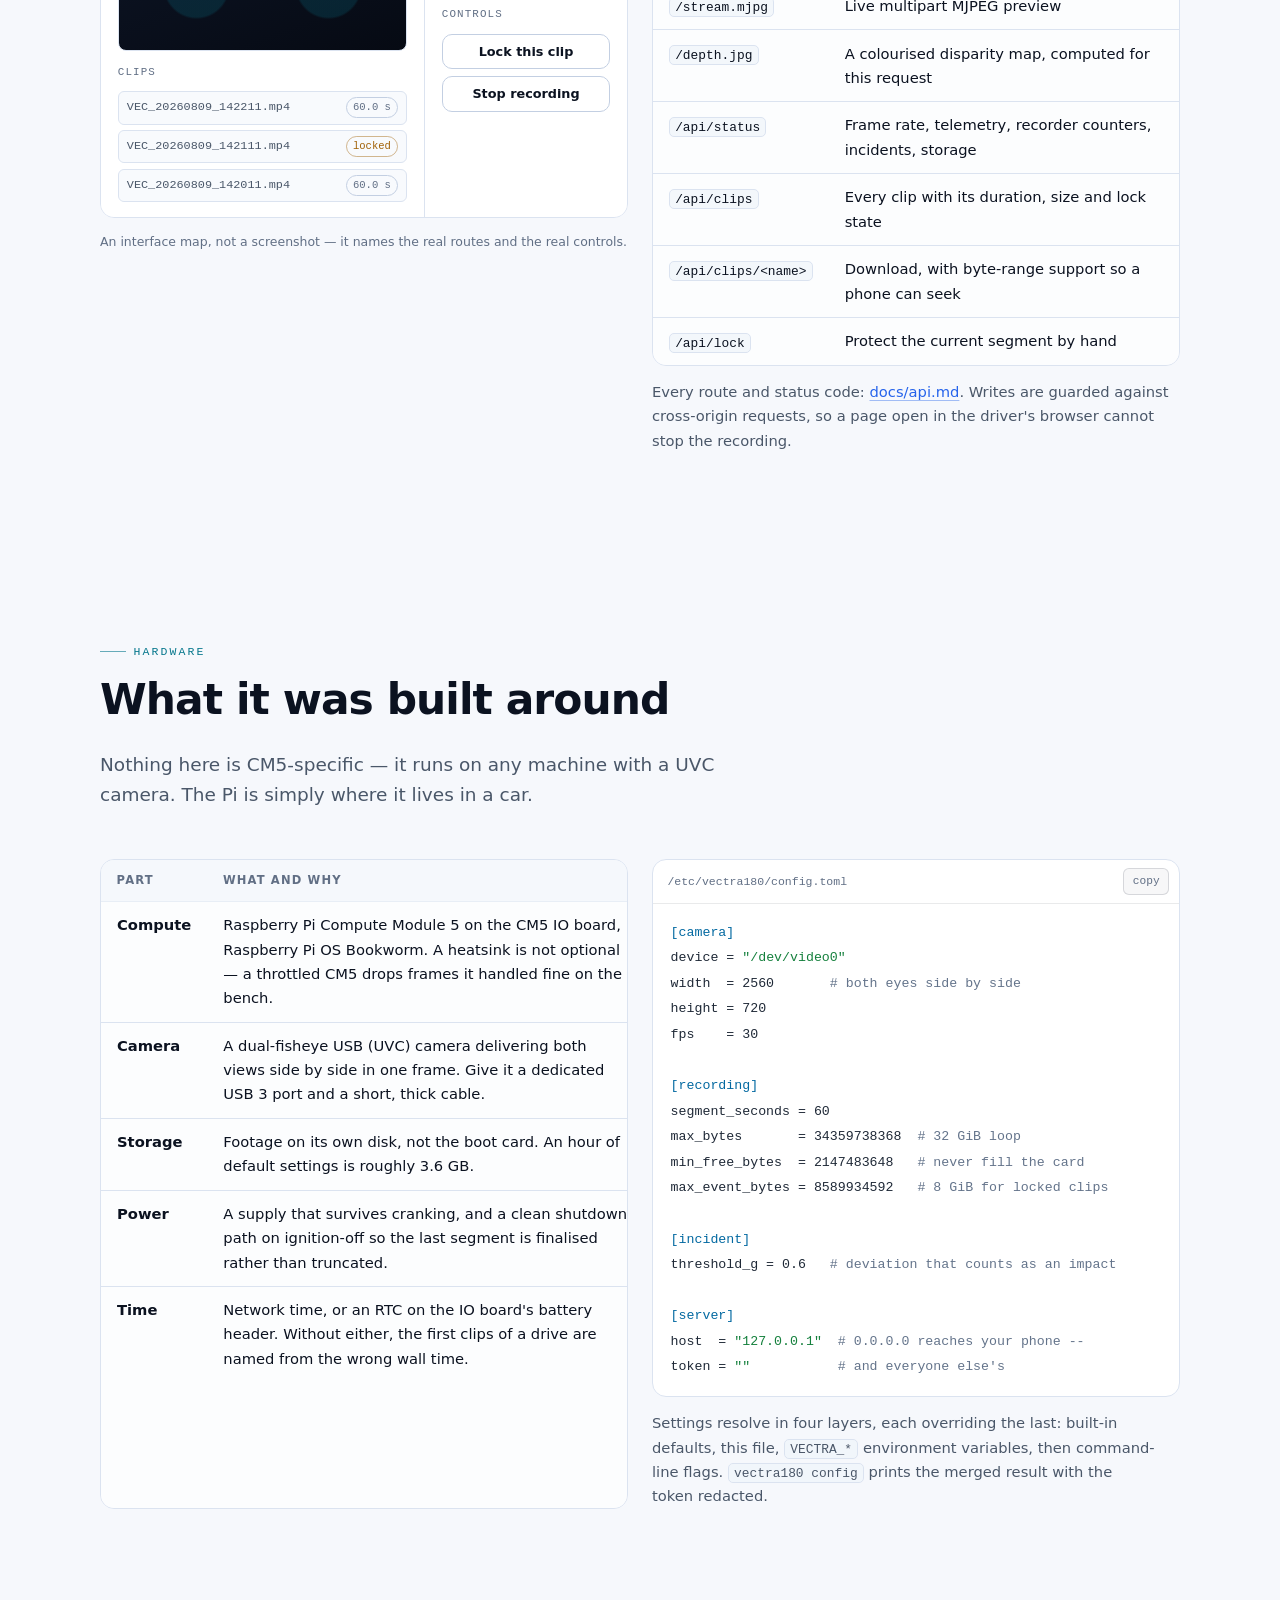
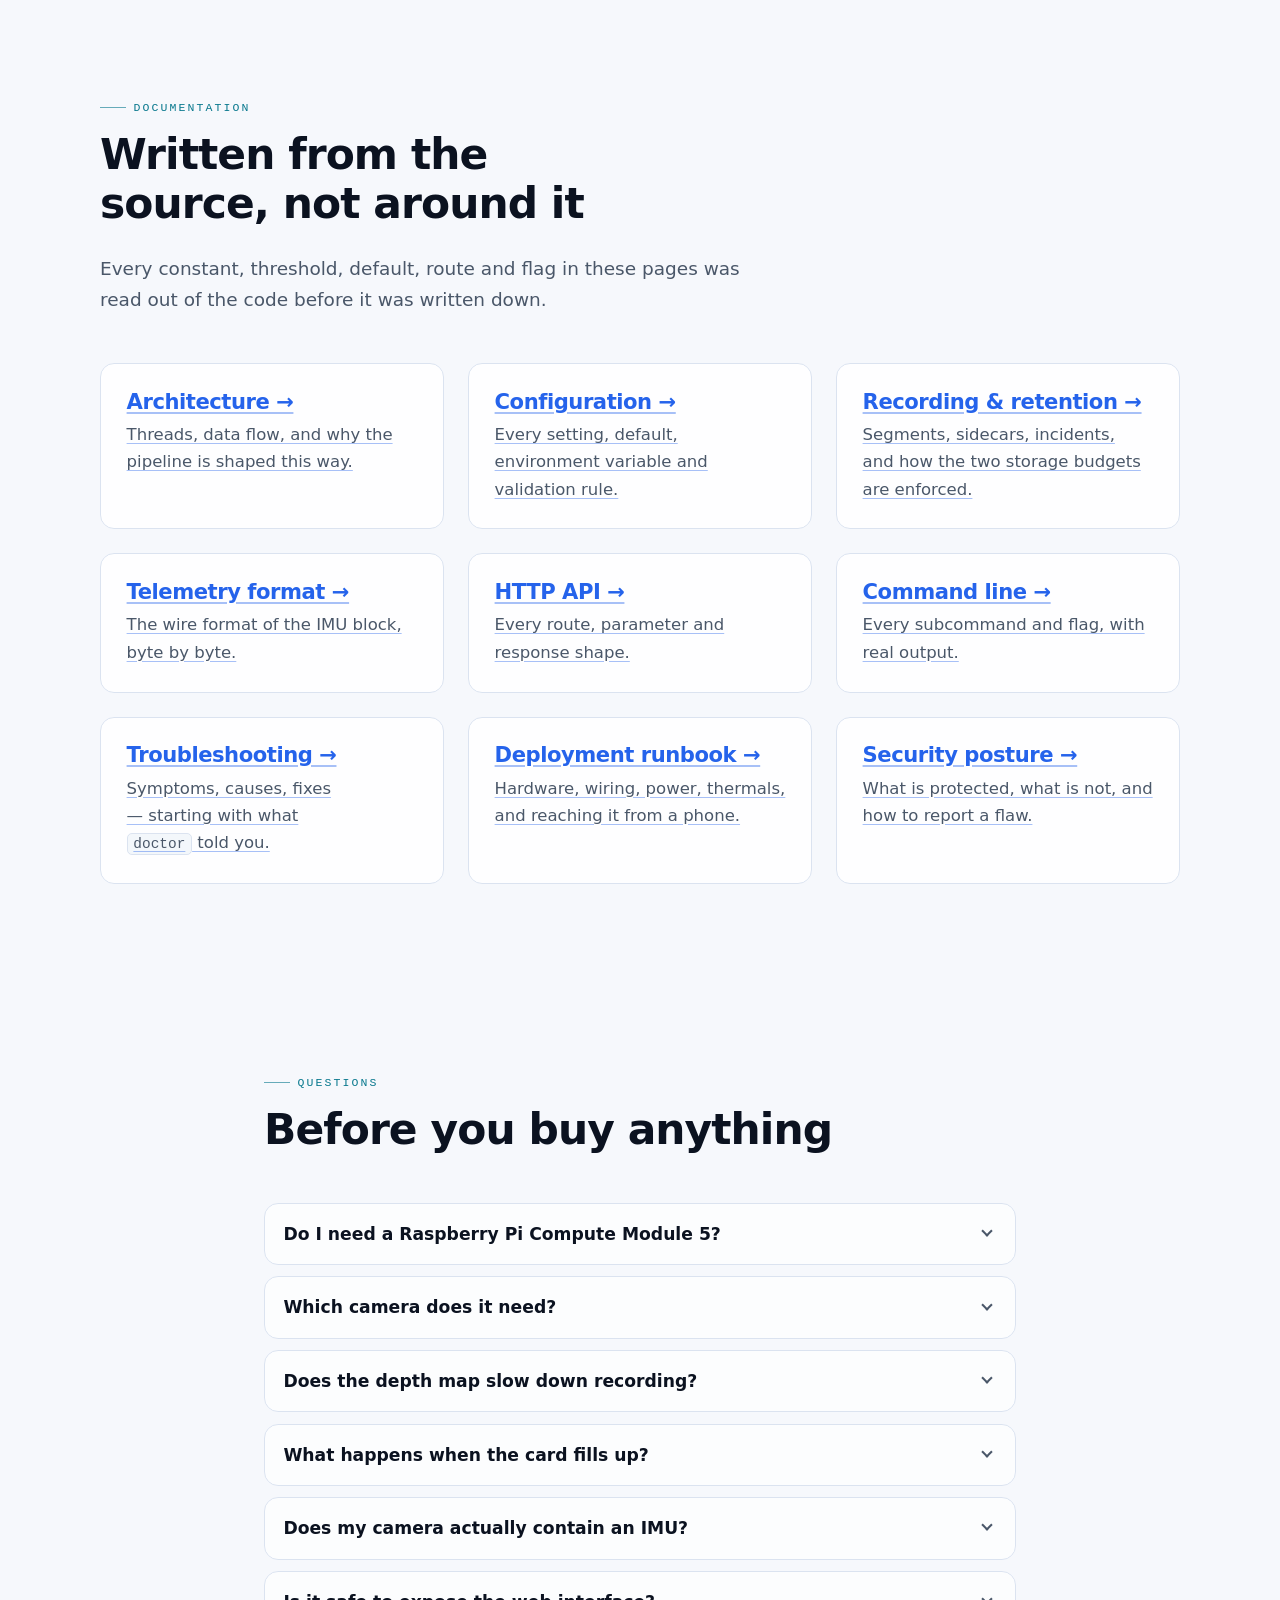
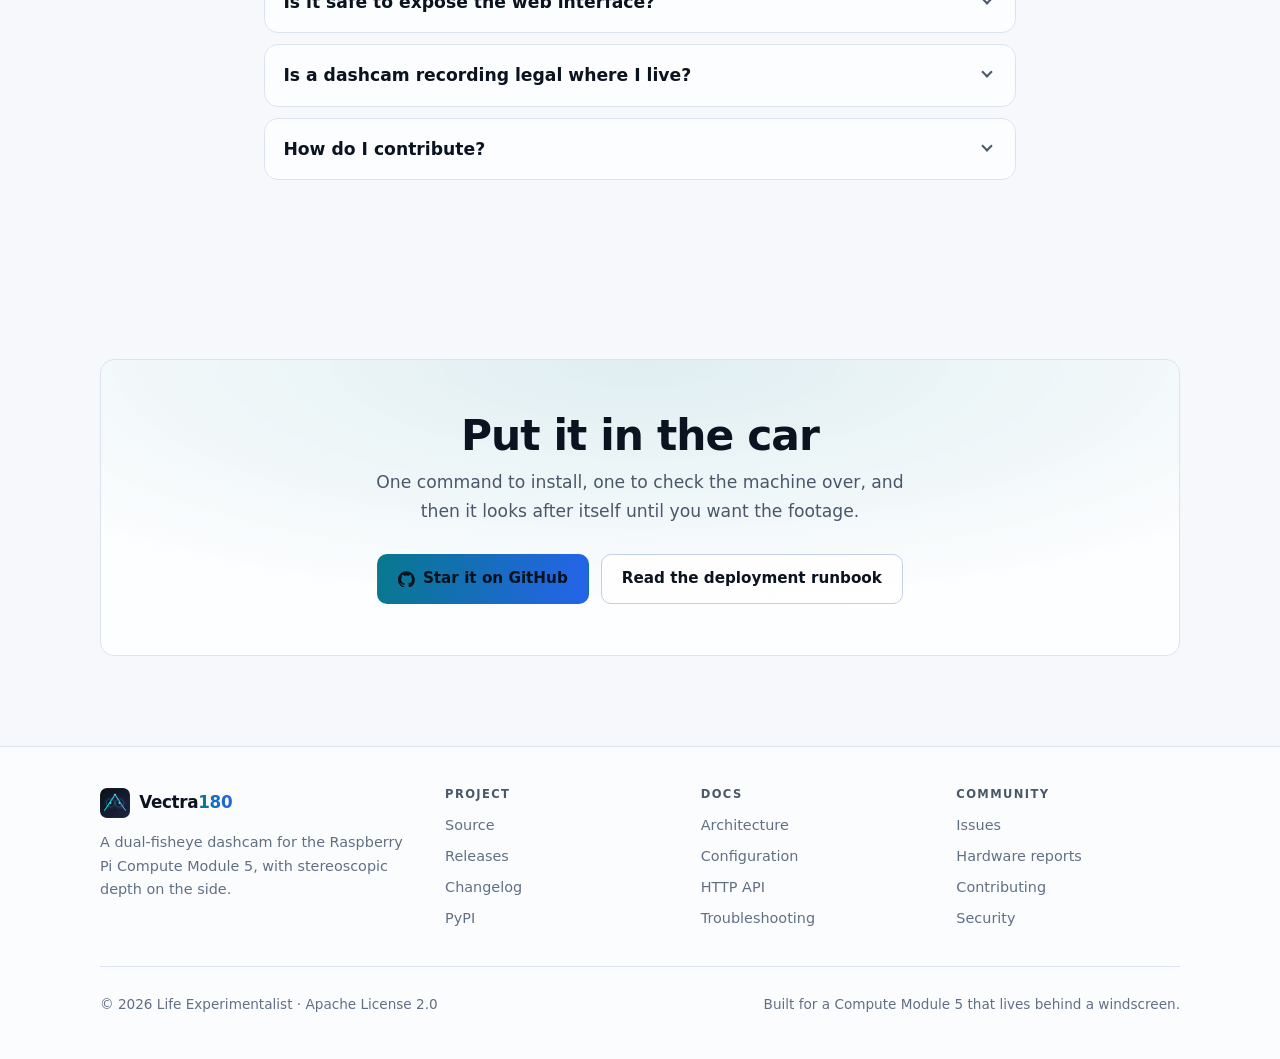
==== commit a7a766e4: "Keep the capture loop free, and measure what actually reaches the card A UVC driver does not buffer " ====
--- a/site/index.html
+++ b/site/index.html
@@ -739,9 +739,9 @@
 						</div>
 						<h3>Honest diagnostics</h3>
 						<p>
-							<code>vectra180 doctor</code> runs eight checks against the real capture and encode path,
-							and prints the command that fixes each failure. It exits non-zero, so a provisioning script
-							can depend on it.
+							<code>vectra180 doctor</code> runs nine checks against the real capture and encode path,
+							ending with five seconds of actual recording, and prints the command that fixes each
+							failure. It exits non-zero, so a provisioning script can depend on it.
 						</p>
 					</article>
 
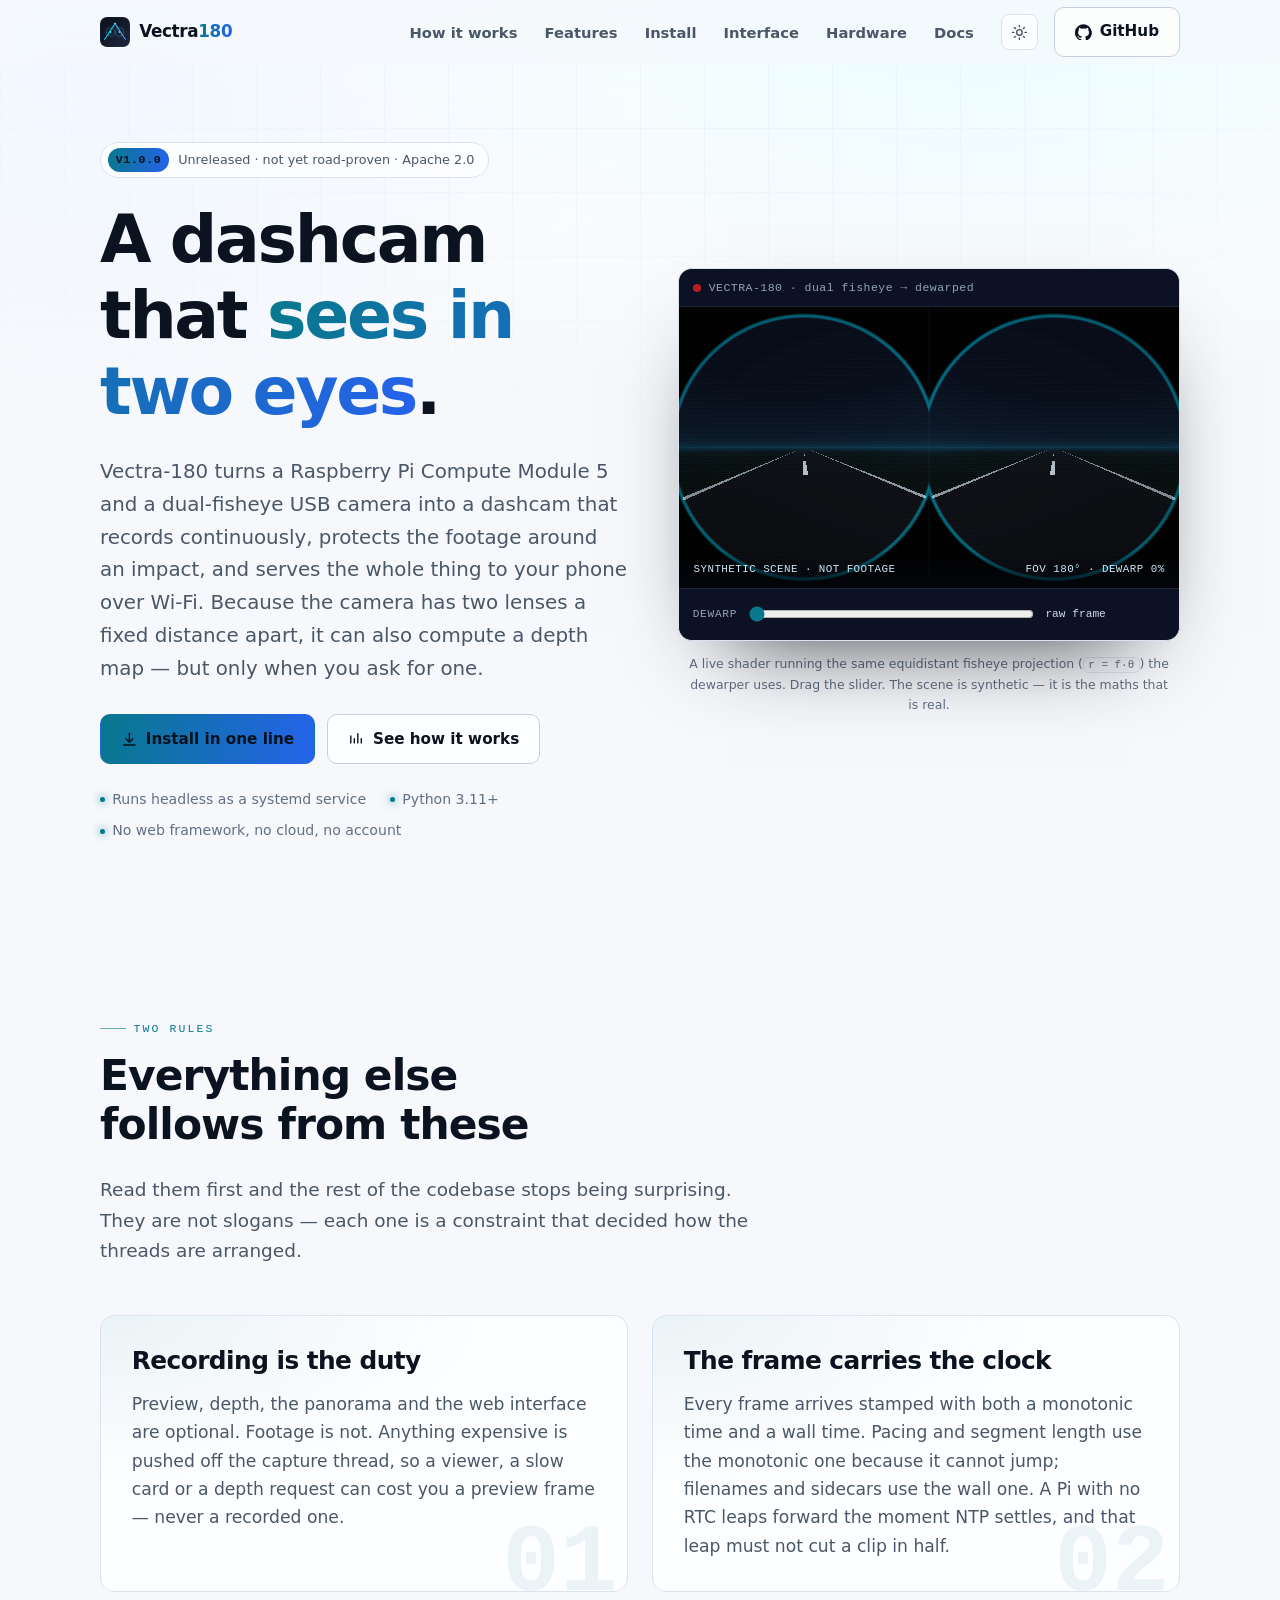
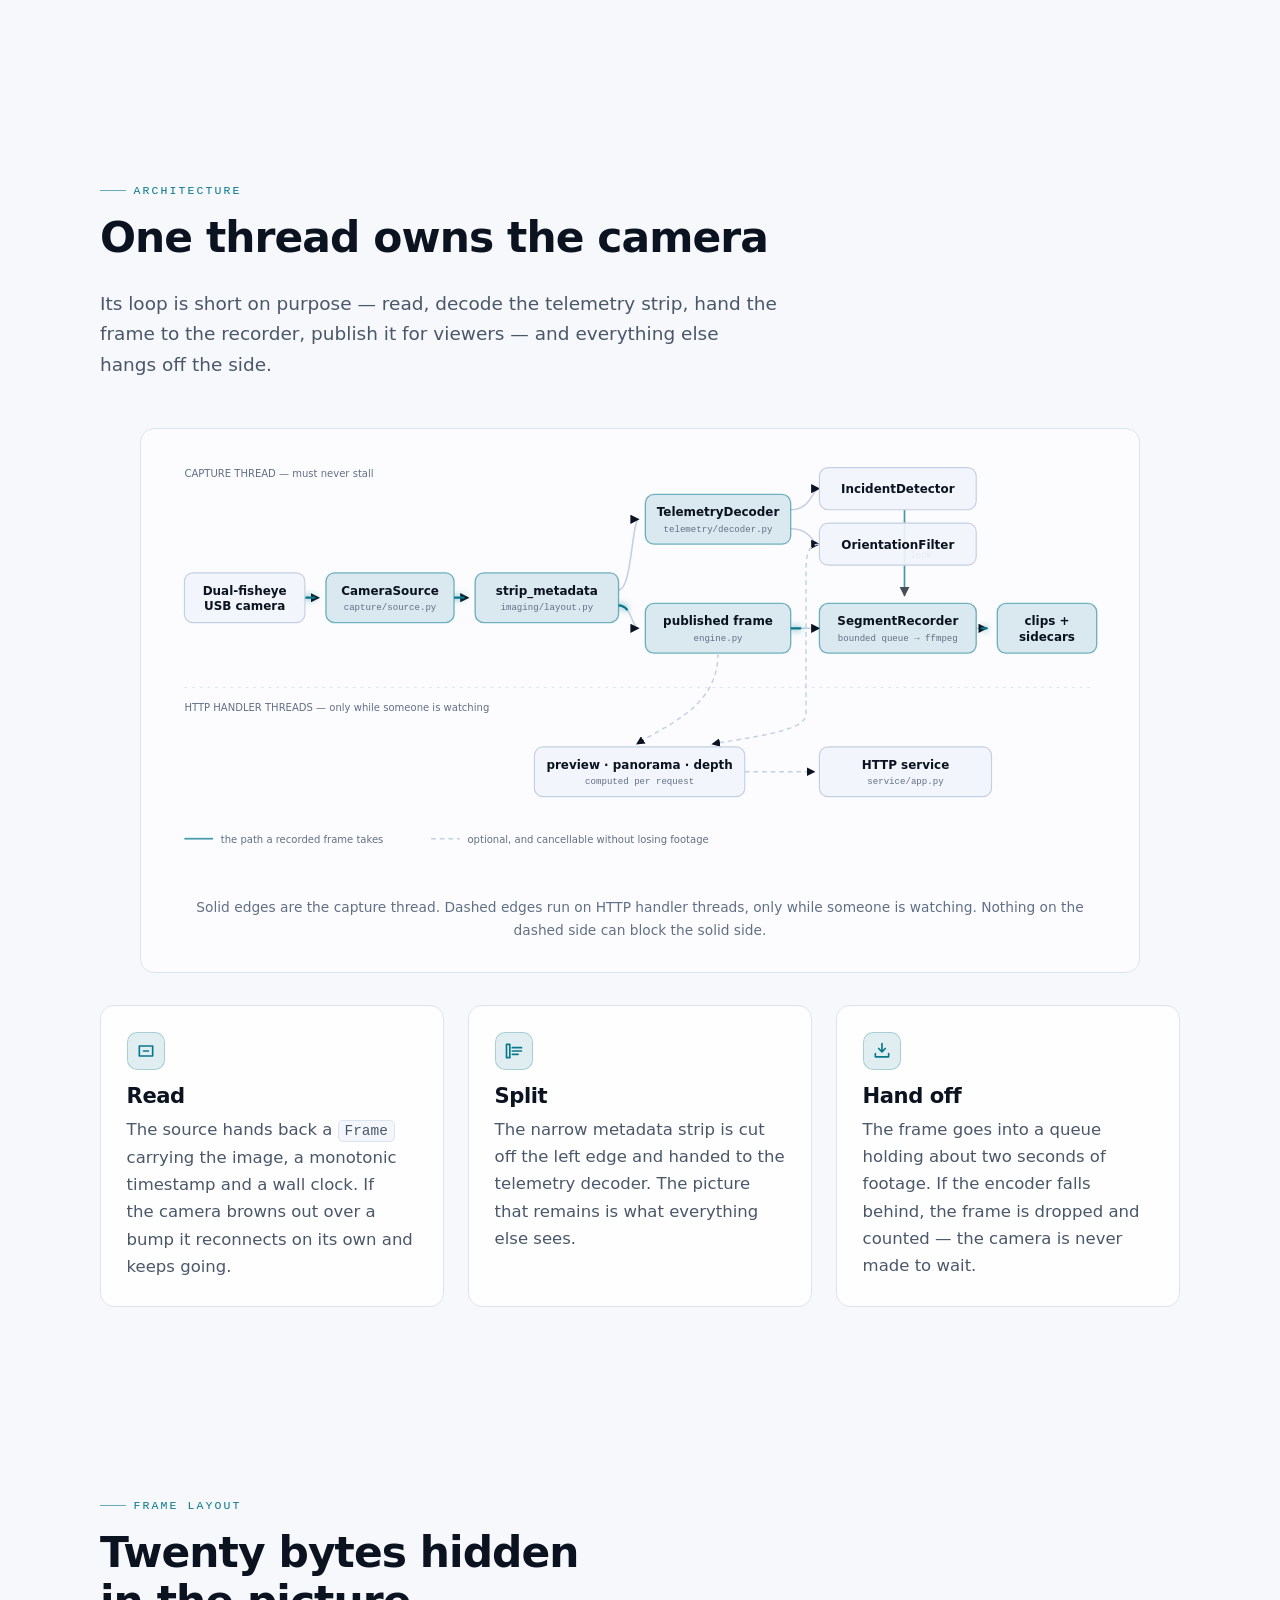
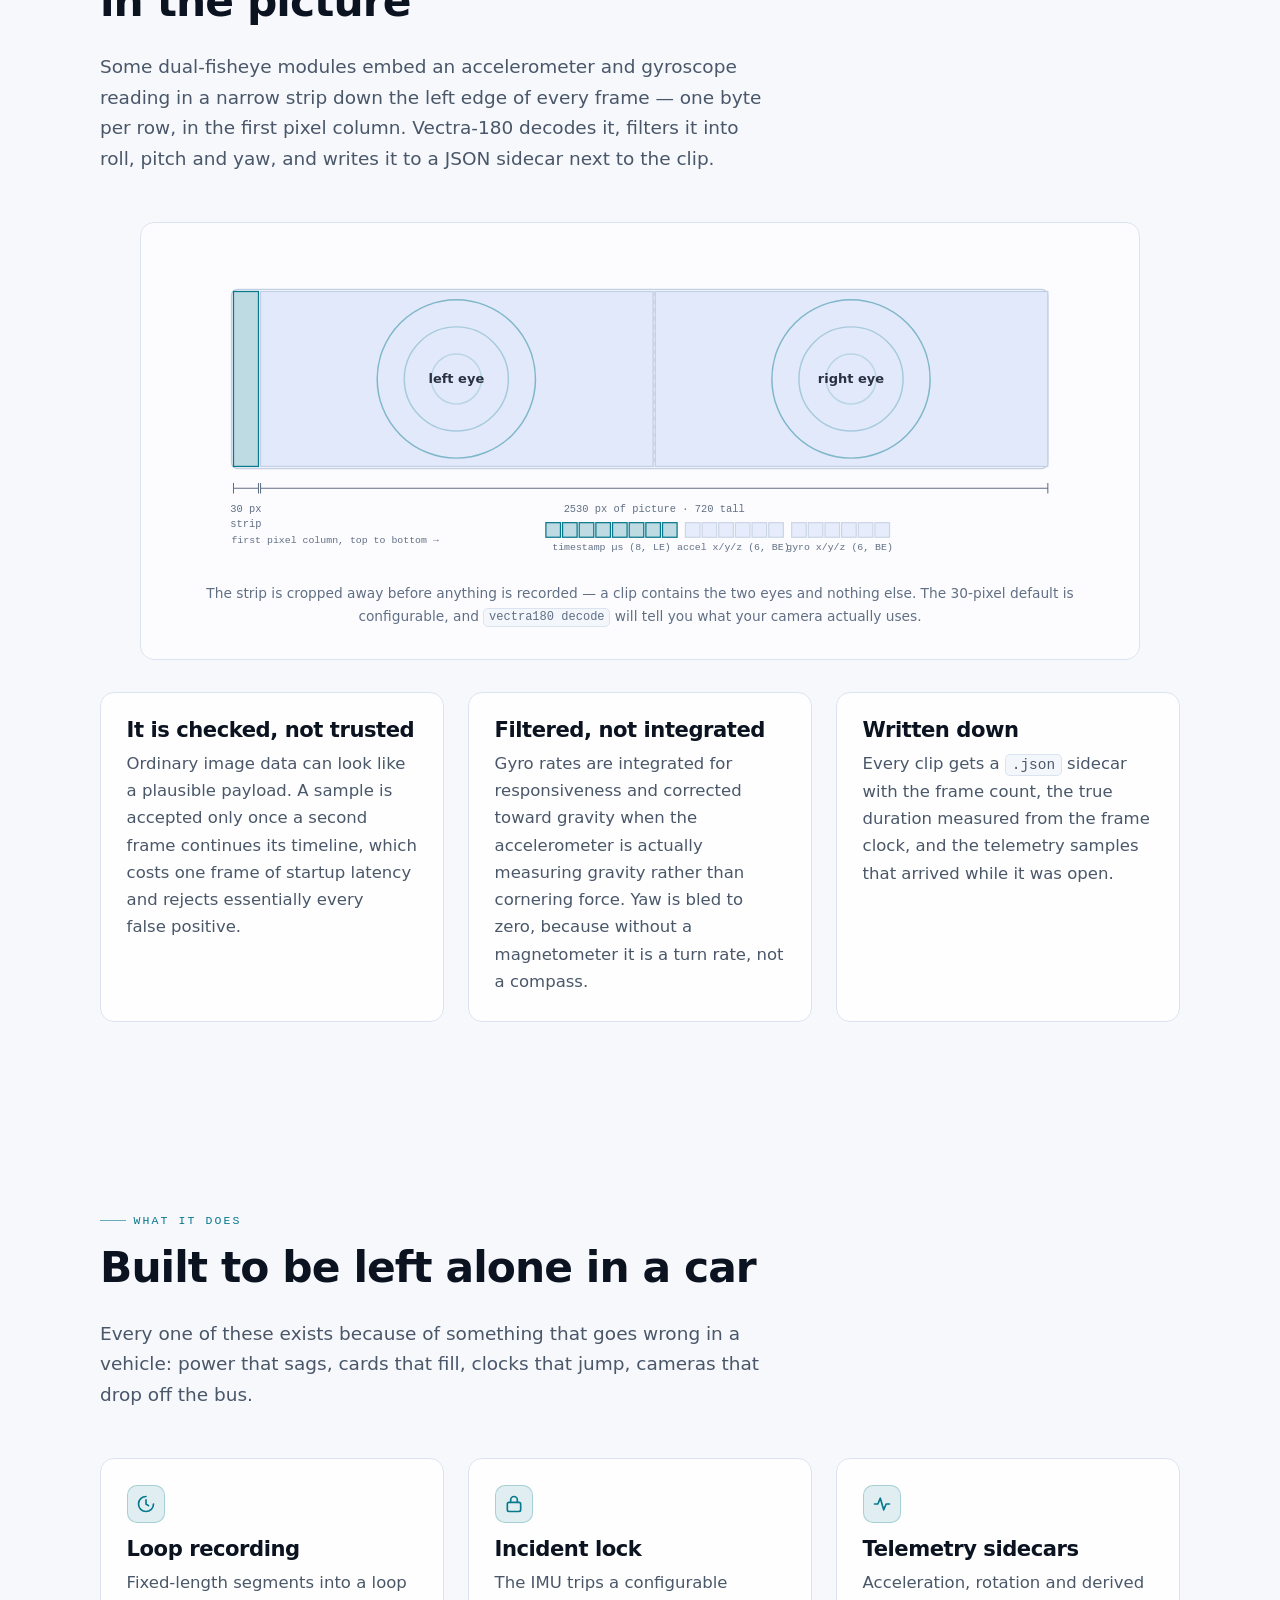
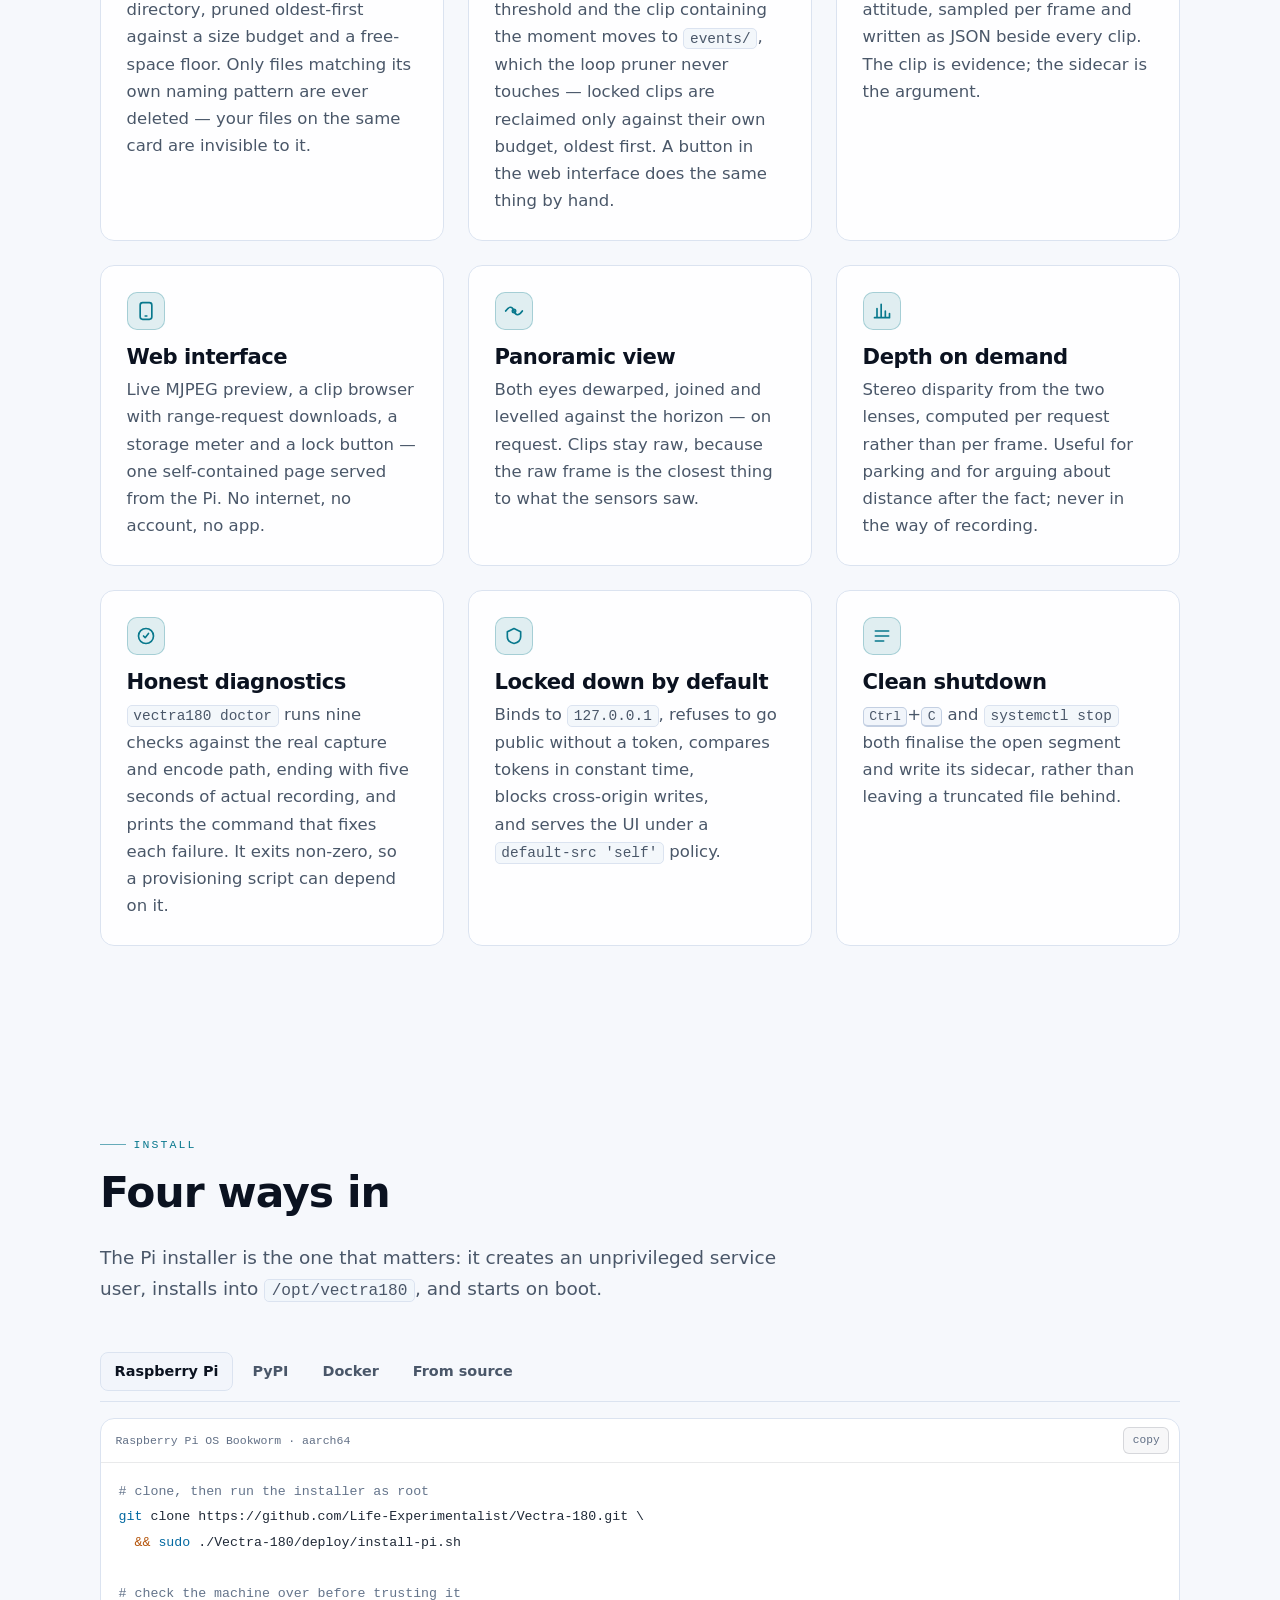
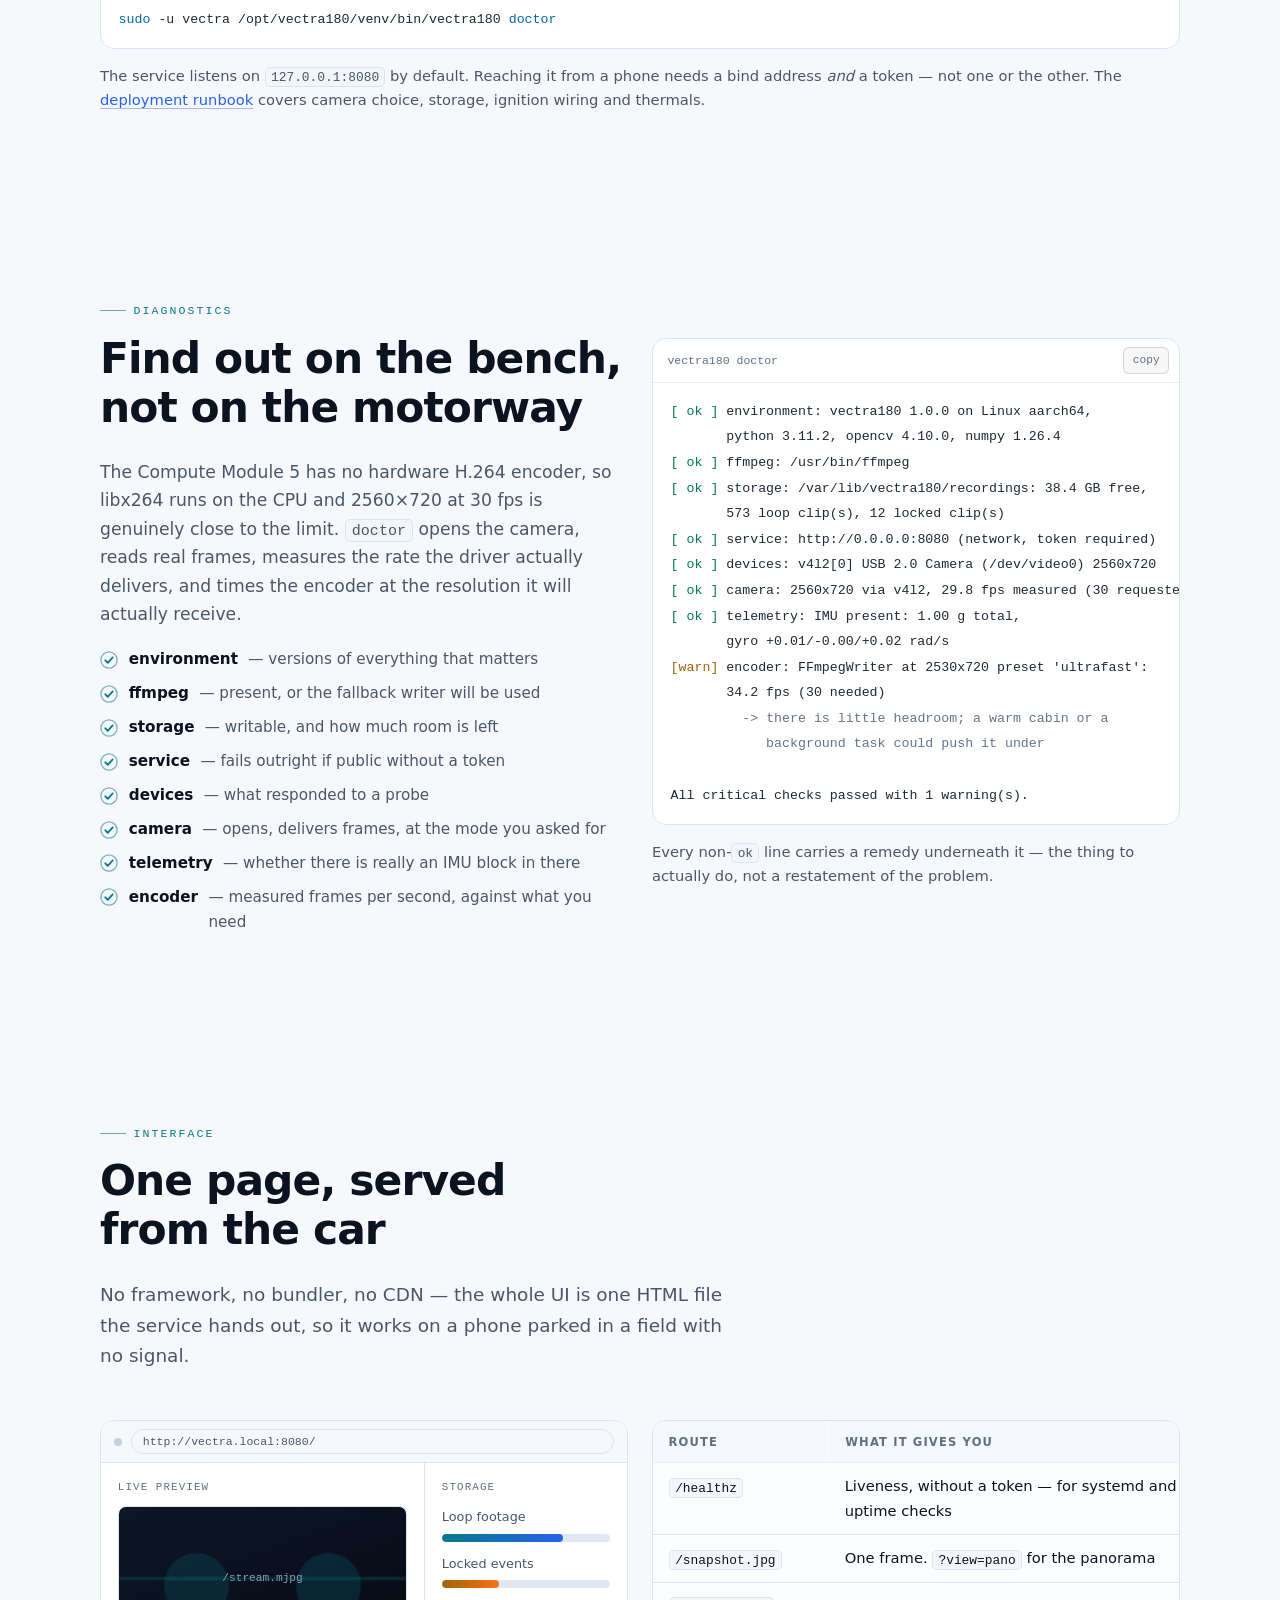
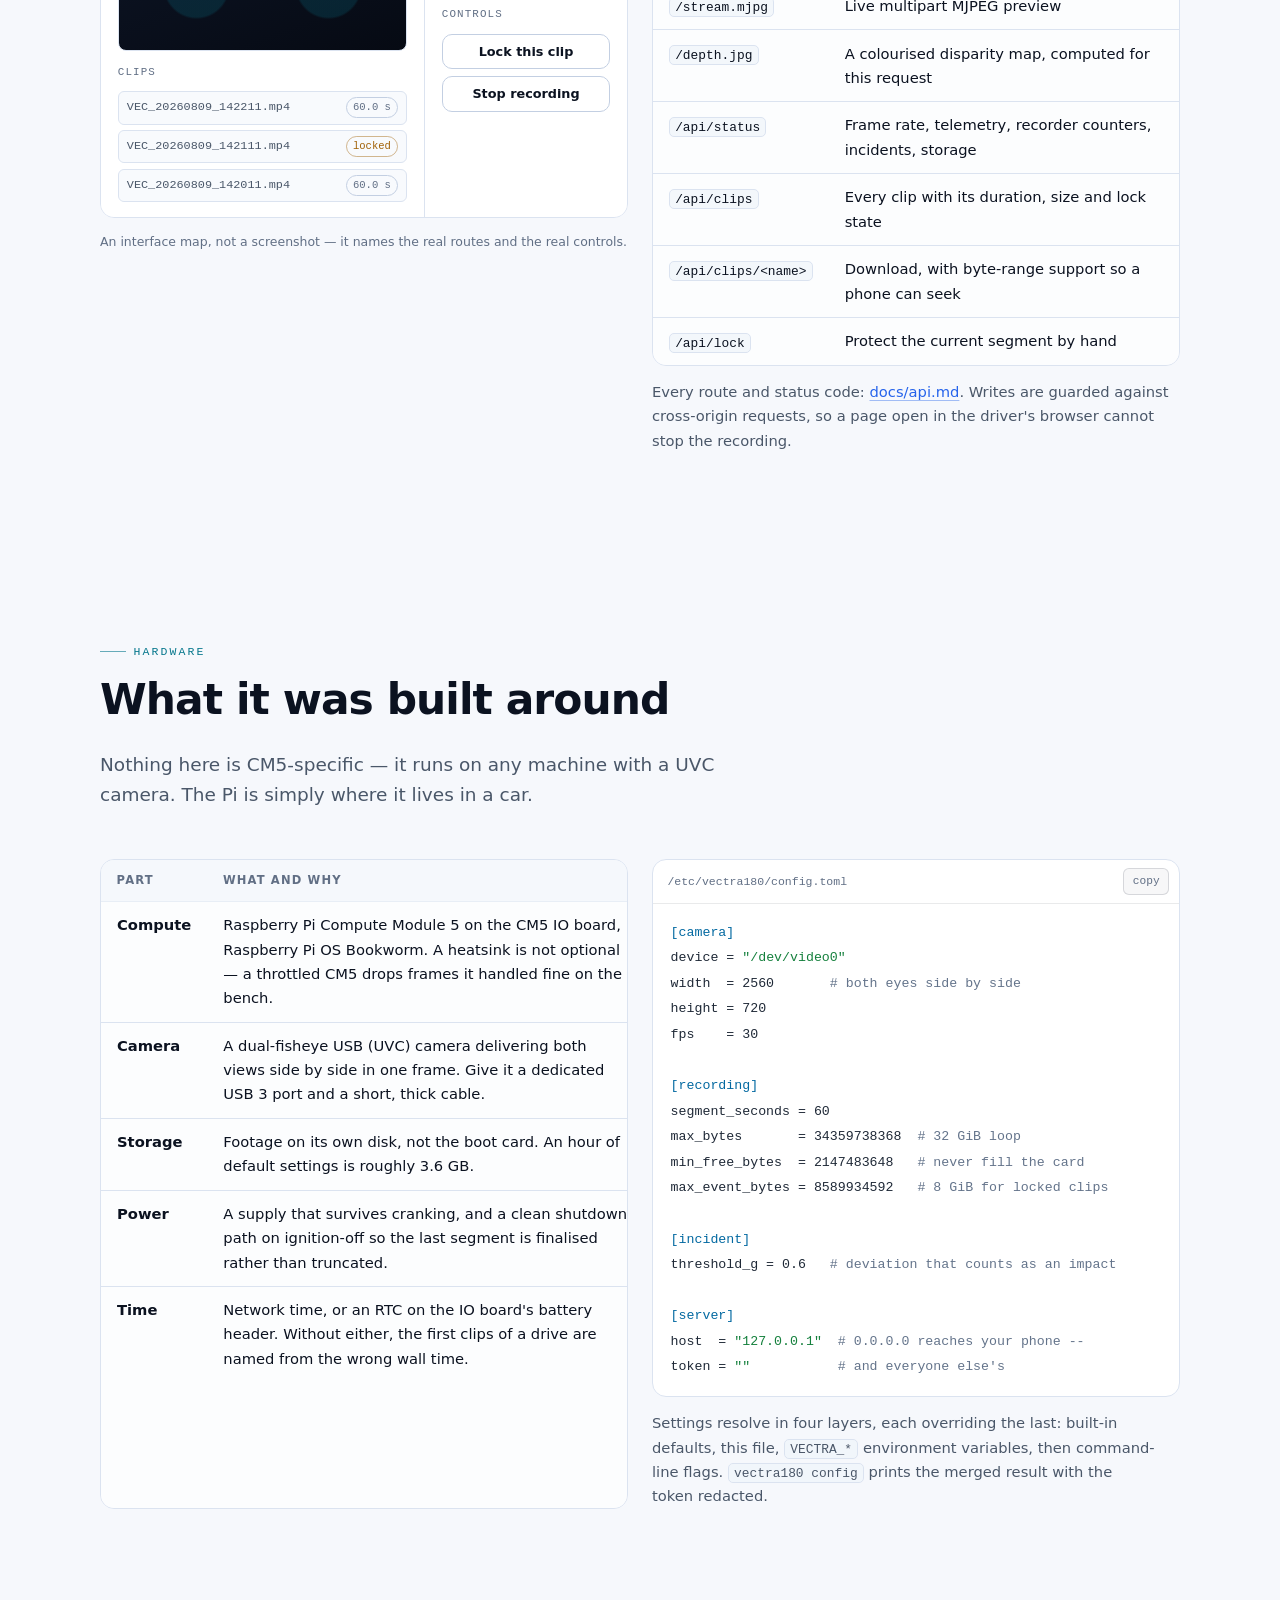
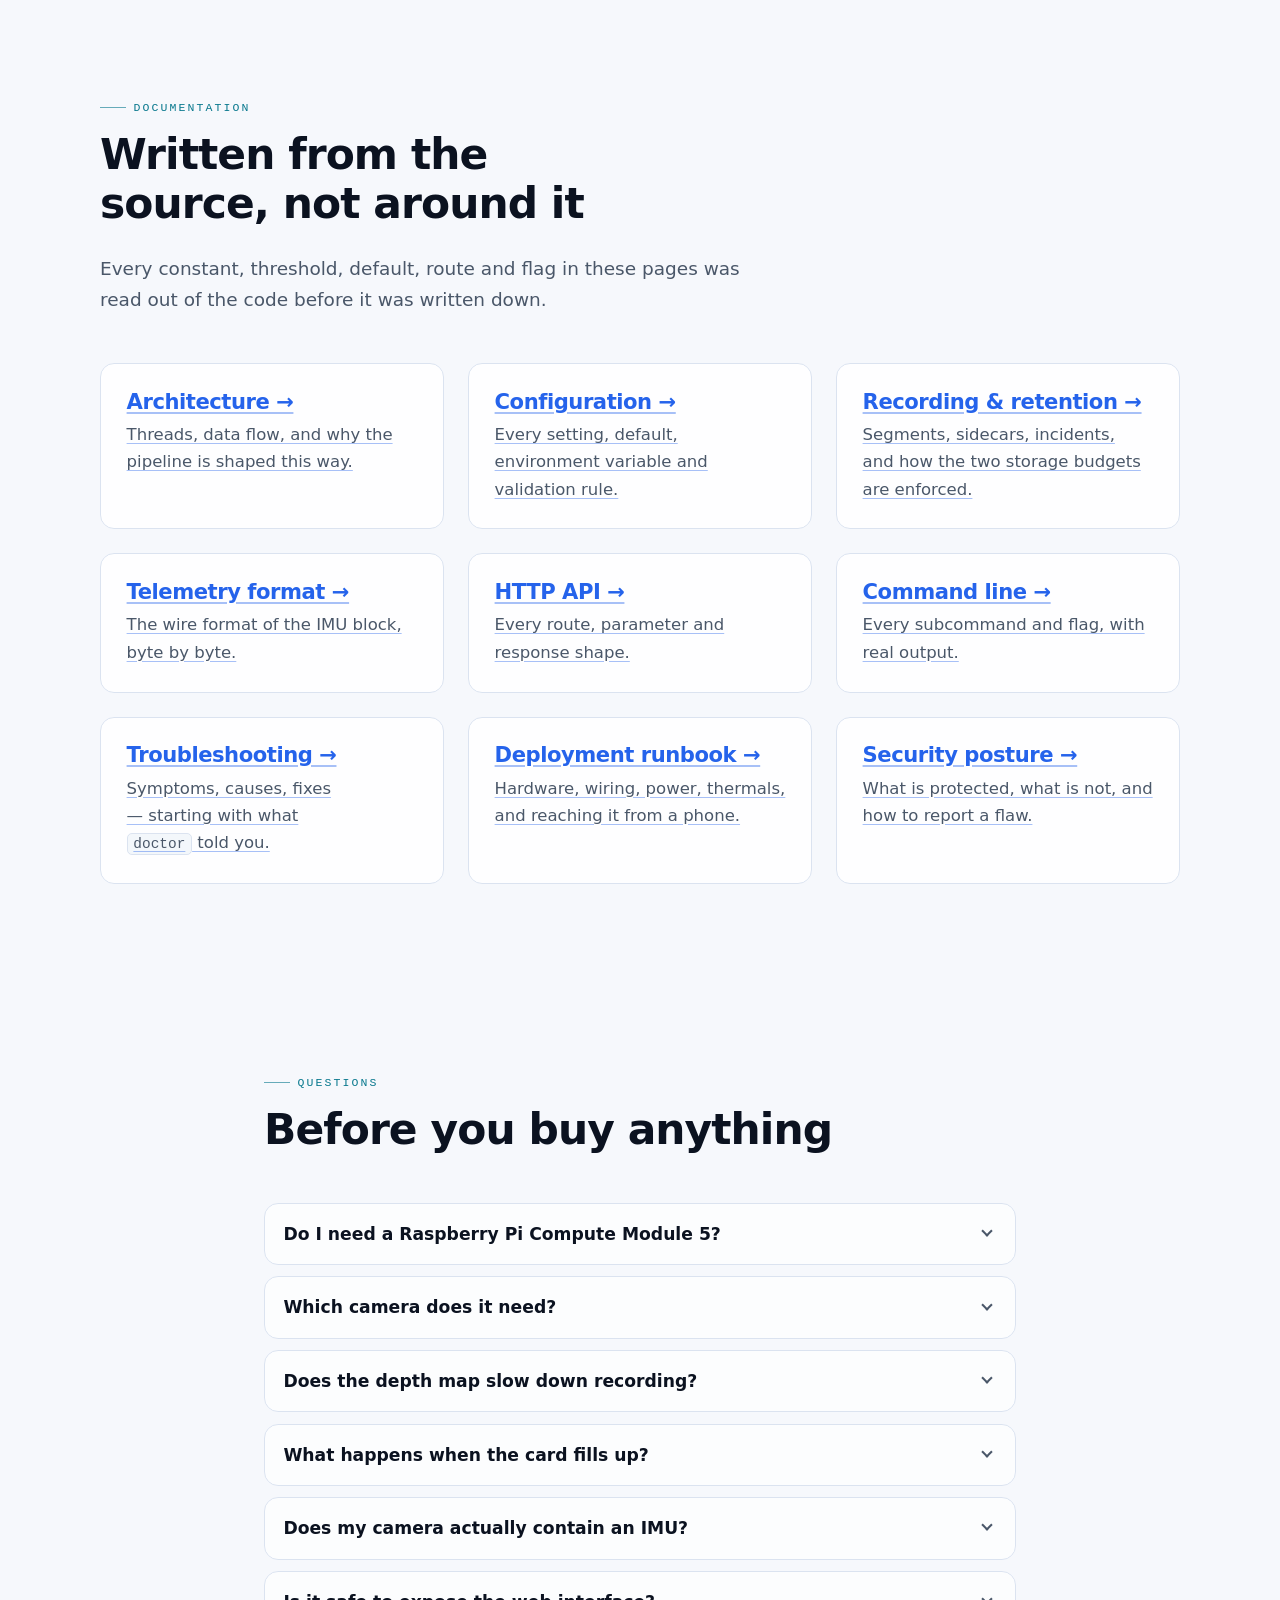
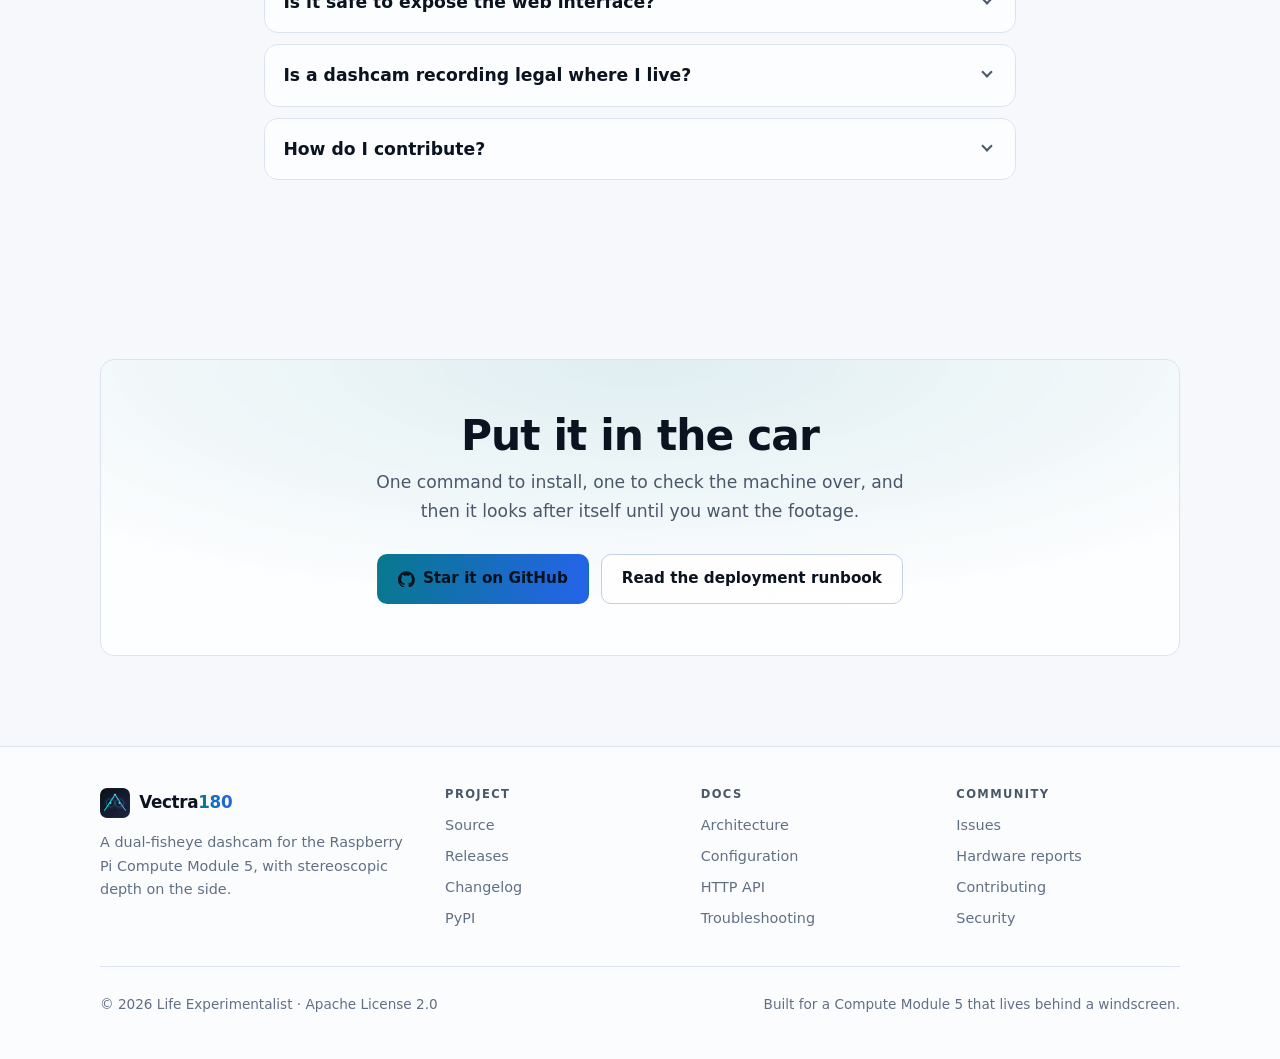
==== commit 5d8b39c7: "Stop reporting a frame rate the machine never reached Three numbers on this project flattered the ha" ====
--- a/site/index.html
+++ b/site/index.html
@@ -108,7 +108,7 @@
 						"name": "Does the depth map slow down recording?",
 						"acceptedAnswer": {
 							"@type": "Answer",
-							"text": "No. Depth is computed on an HTTP handler thread, only when a request asks for one, never per frame. Recording runs on its own thread behind a bounded queue. A depth request can cost you a preview frame; it cannot cost you recorded footage."
+							"text": "Not on a machine with headroom. Depth is computed on an HTTP handler thread, only when a request asks for one, never per frame, and recording runs on its own thread behind a bounded queue — so a depth request cannot block a camera read or an encode, and what it costs first is a preview frame. It does still compete for CPU, so on a machine already at its limit the contention shows up as dropped frames like any other shortfall. Run vectra180 doctor: it measures the sustained rate with nobody watching, which is the number to size the machine against."
 						}
 					},
 					{
@@ -1234,9 +1234,13 @@
 					<details>
 						<summary>Does the depth map slow down recording?</summary>
 						<p>
-							No. Depth is computed on an HTTP handler thread, only when a request asks for one, never
-							per frame. Recording runs on its own thread behind a bounded queue. A depth request can
-							cost you a preview frame; it cannot cost you recorded footage.
+							Not on a machine with headroom. Depth is computed on an HTTP handler thread, only when
+							a request asks for one, never per frame, and recording runs on its own thread behind a
+							bounded queue — so a depth request cannot block a camera read or an encode, and what it
+							costs first is a preview frame. It does still compete for CPU, so on a machine already at
+							its limit the contention shows up as dropped frames like any other shortfall. Run
+							<code>vectra180 doctor</code>: it measures the sustained rate with nobody watching, which
+							is the number to size the machine against.
 						</p>
 					</details>
 					<details>
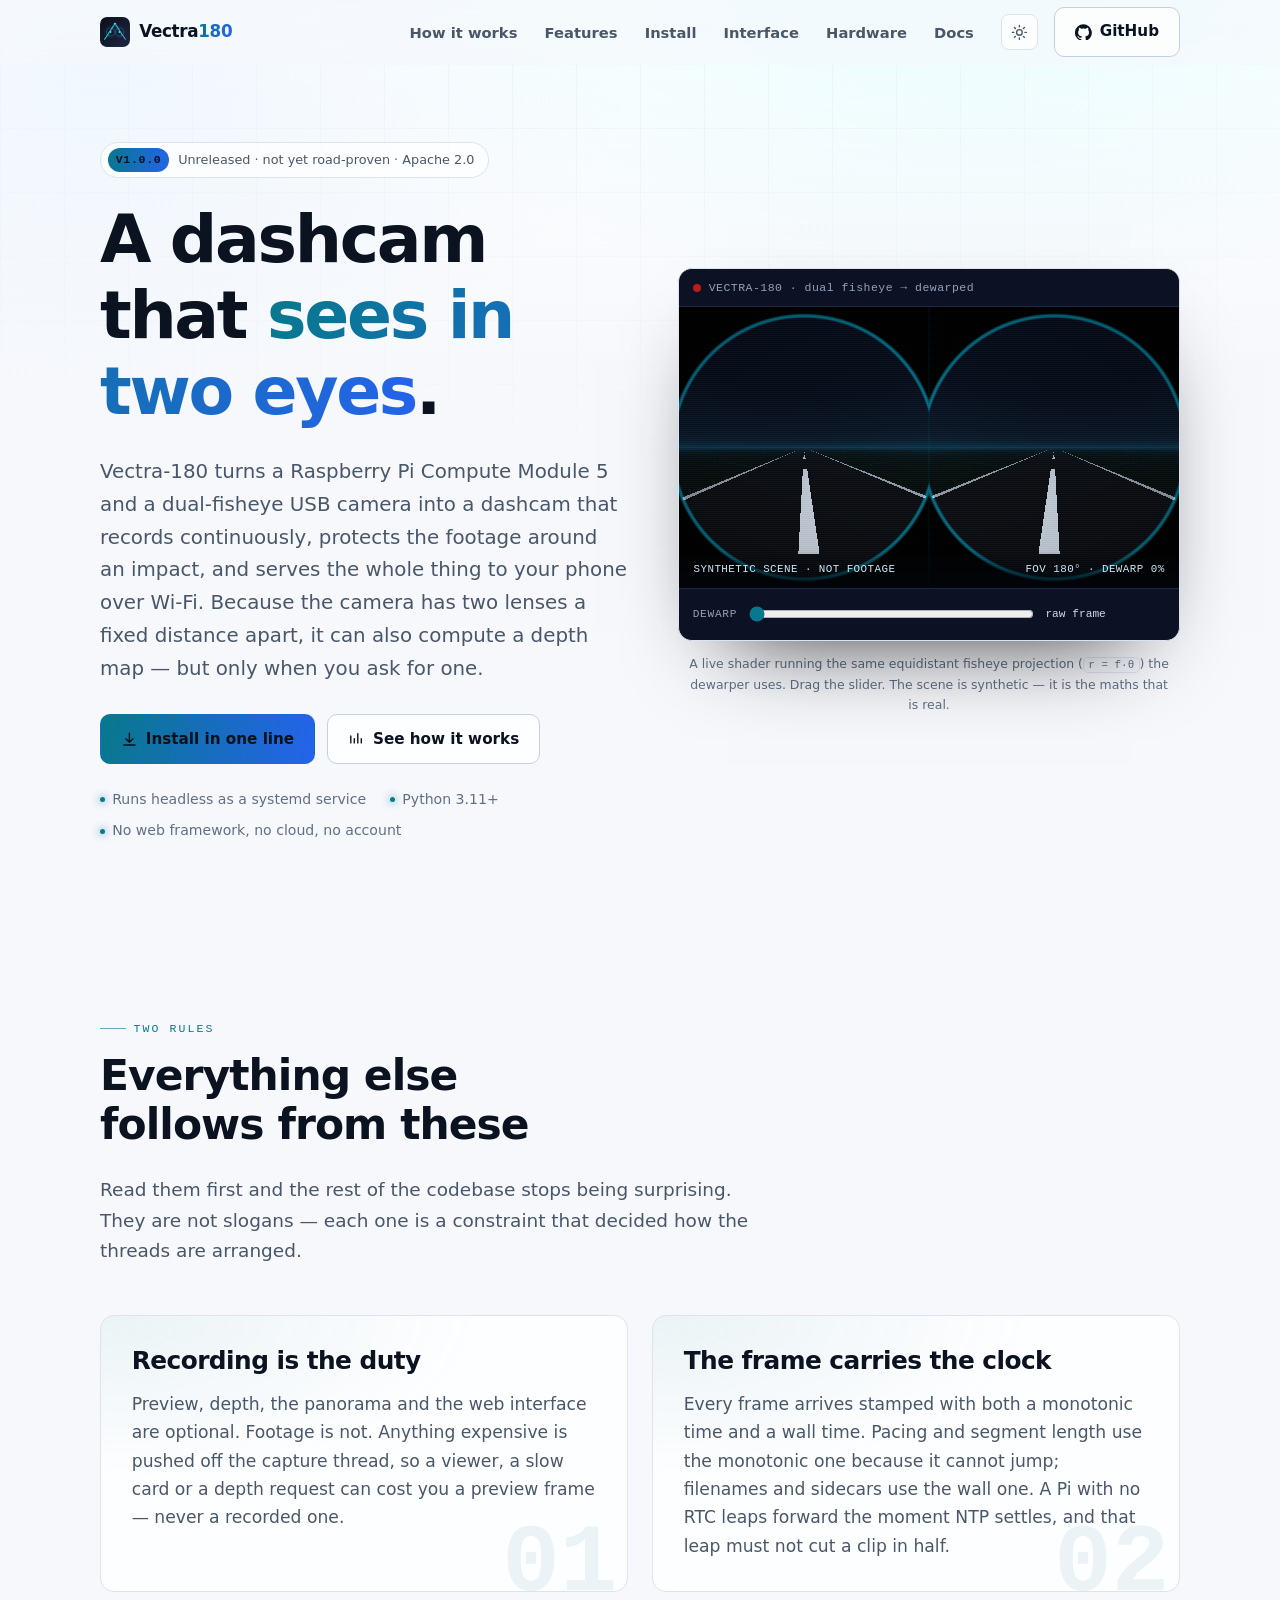
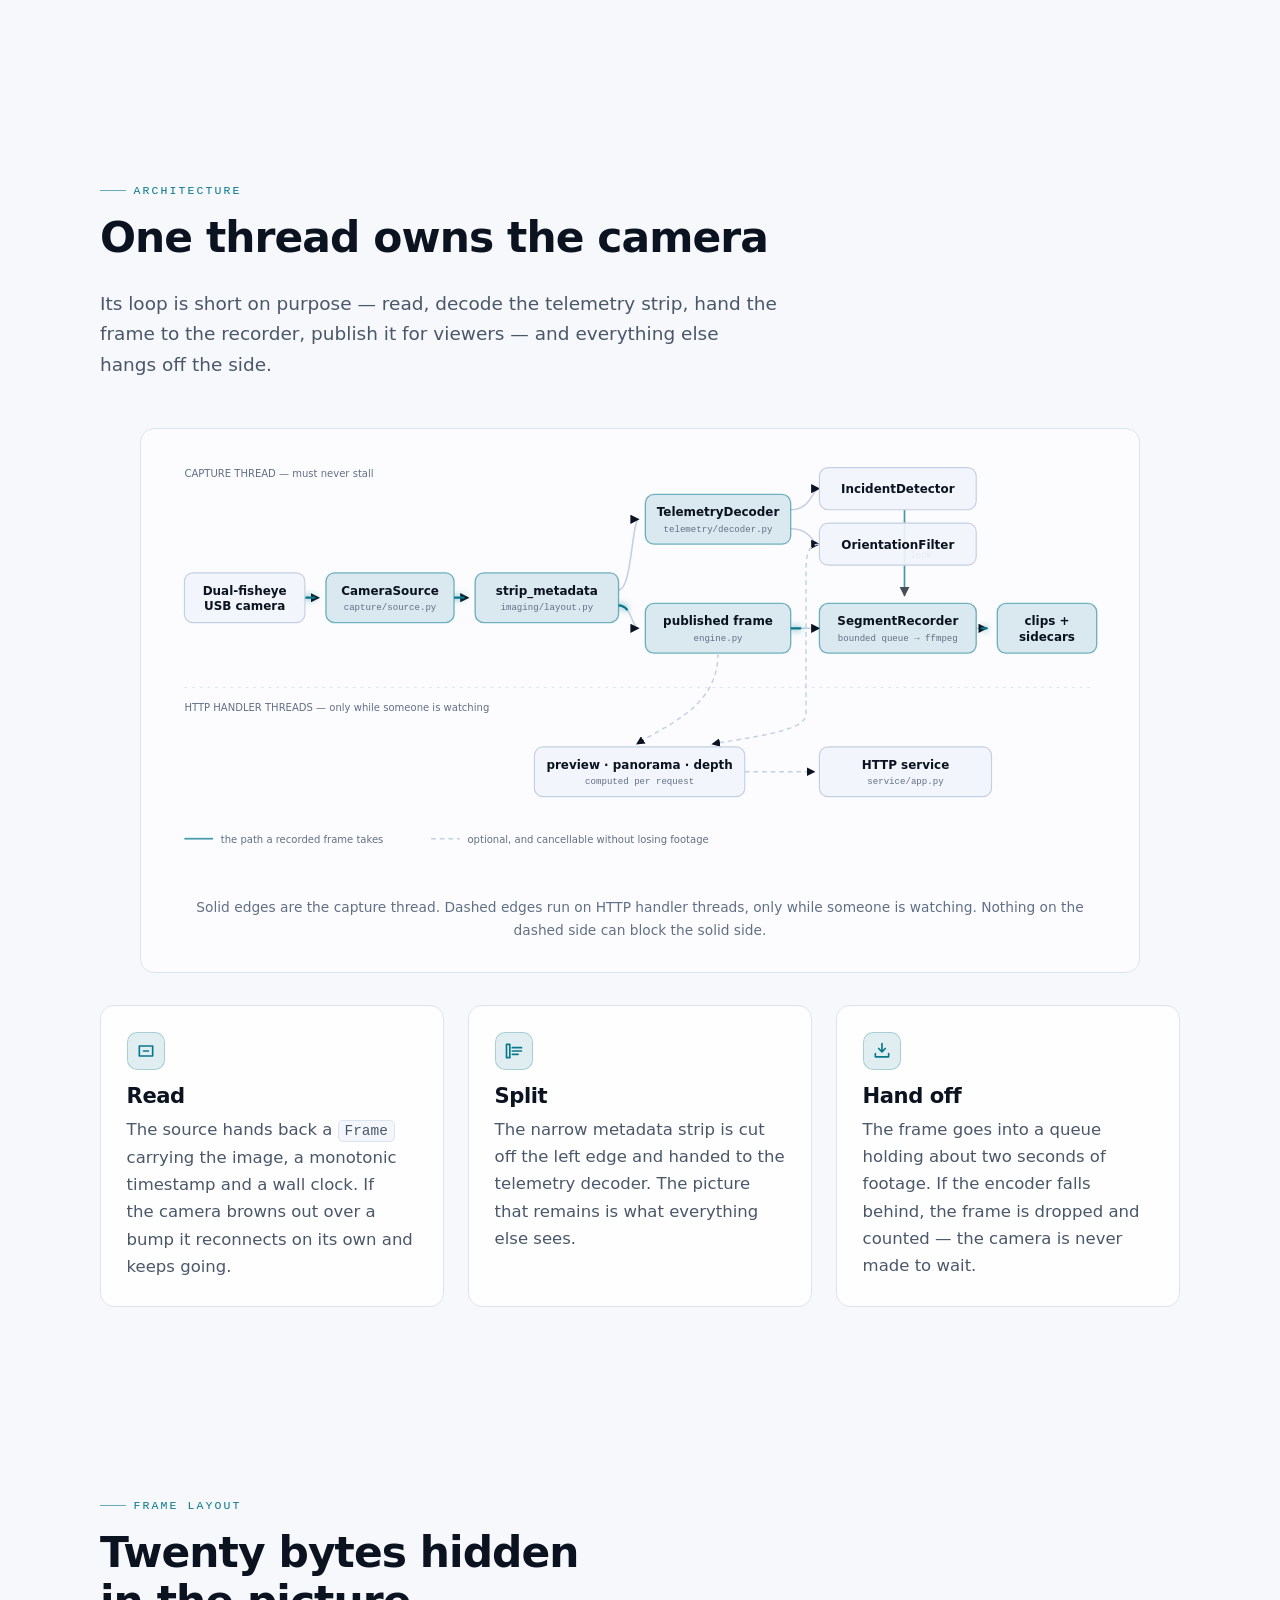
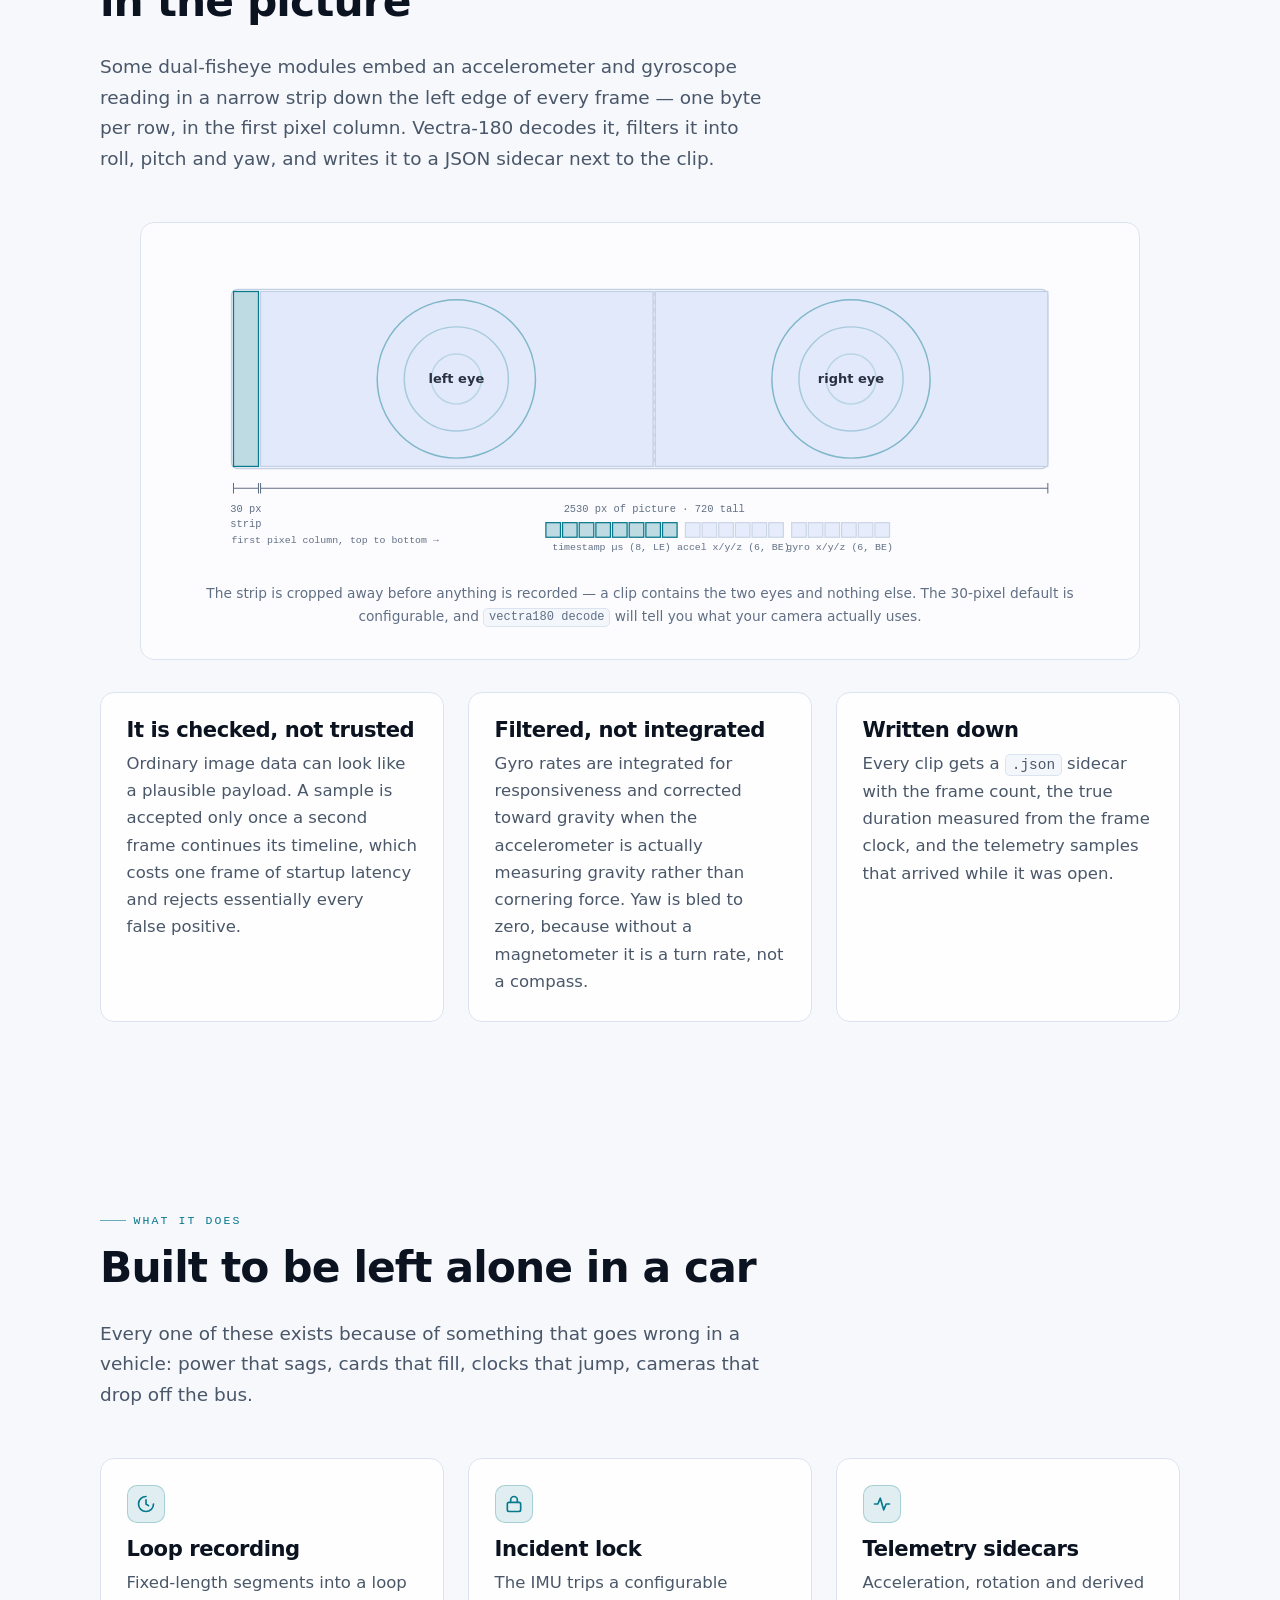
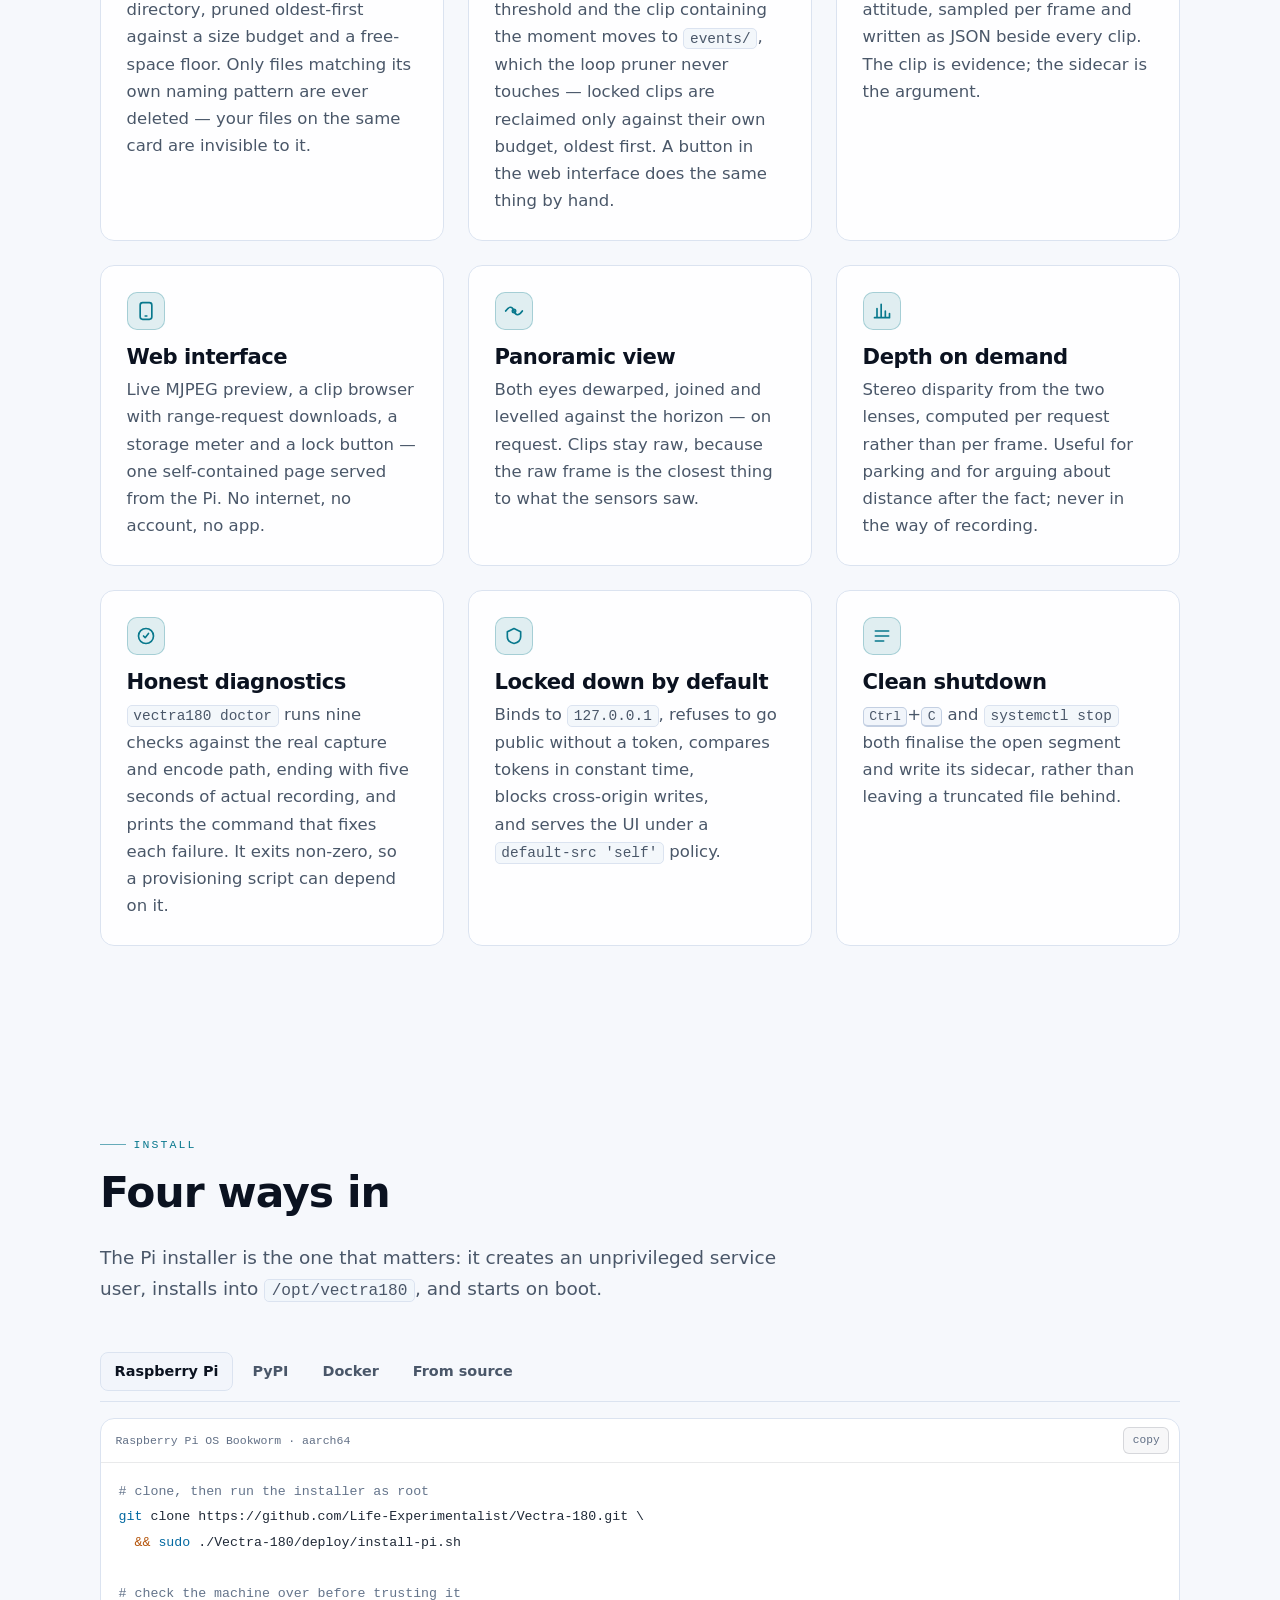
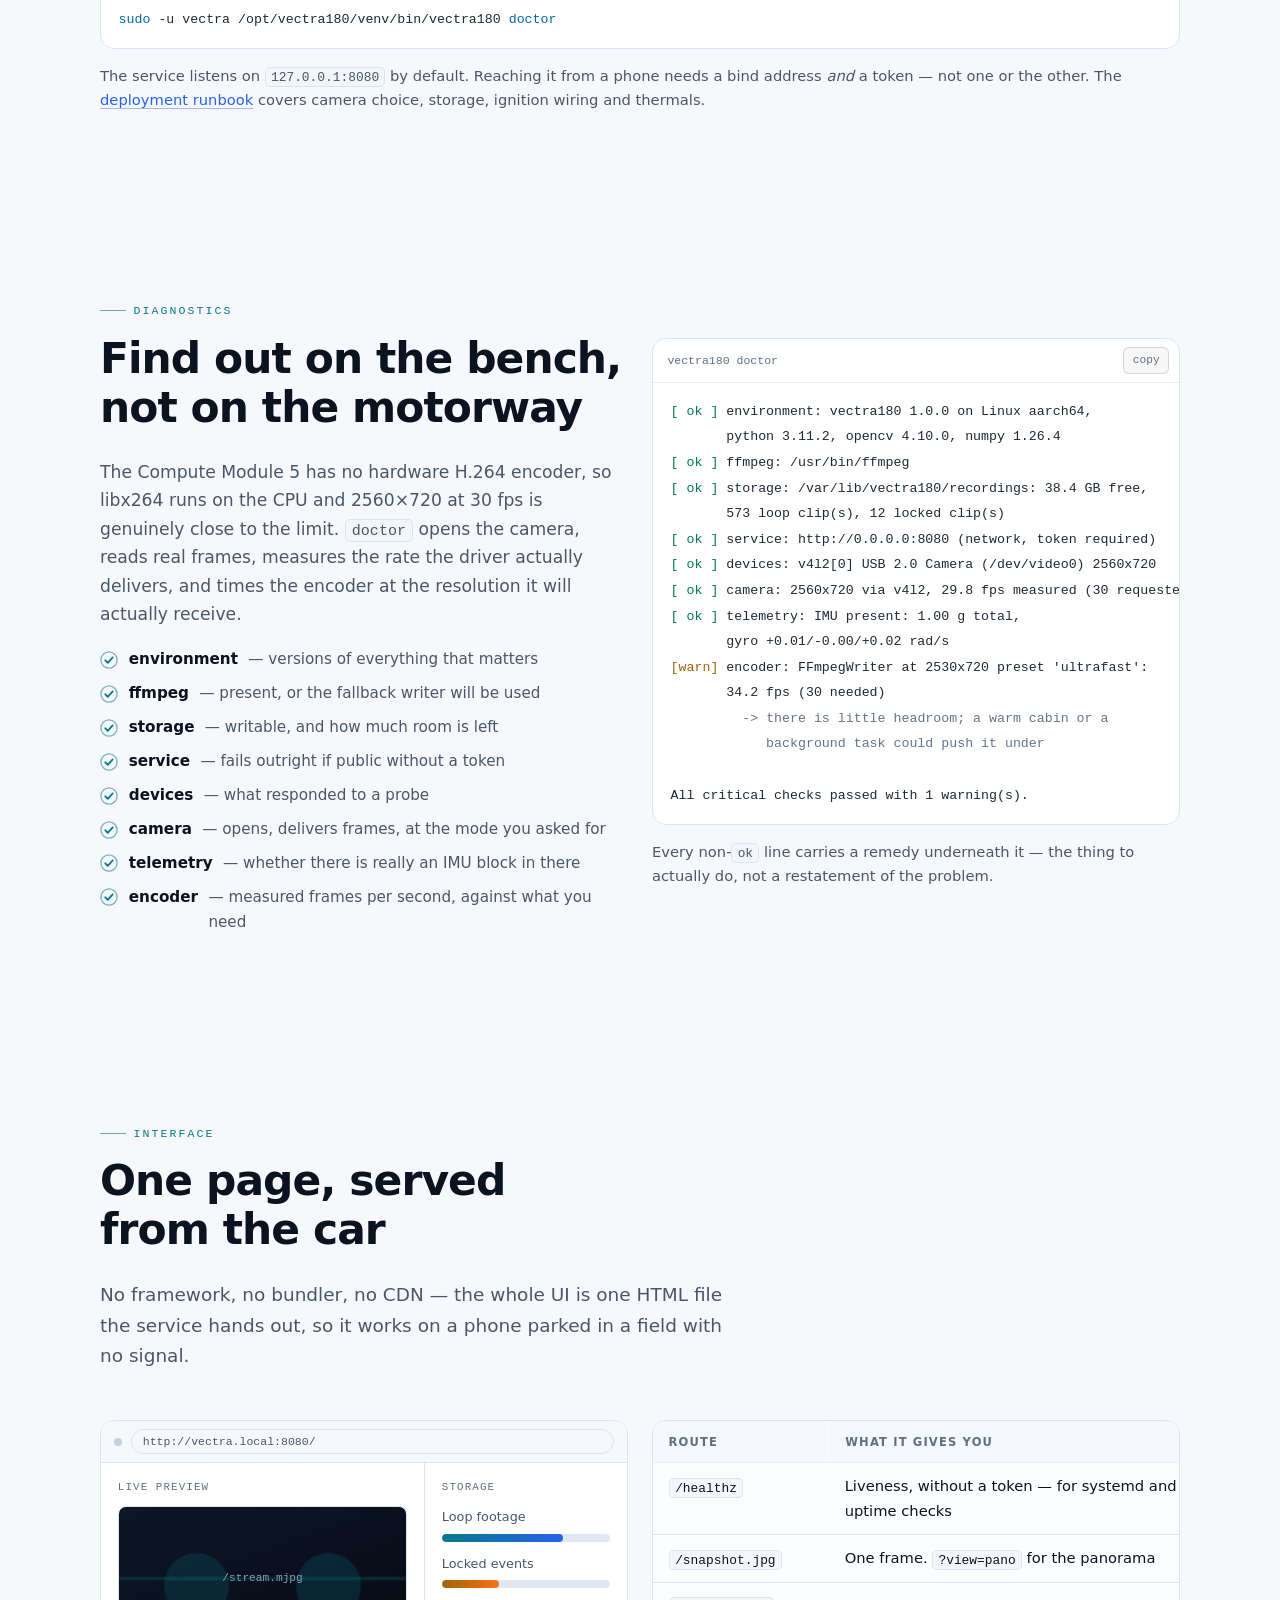
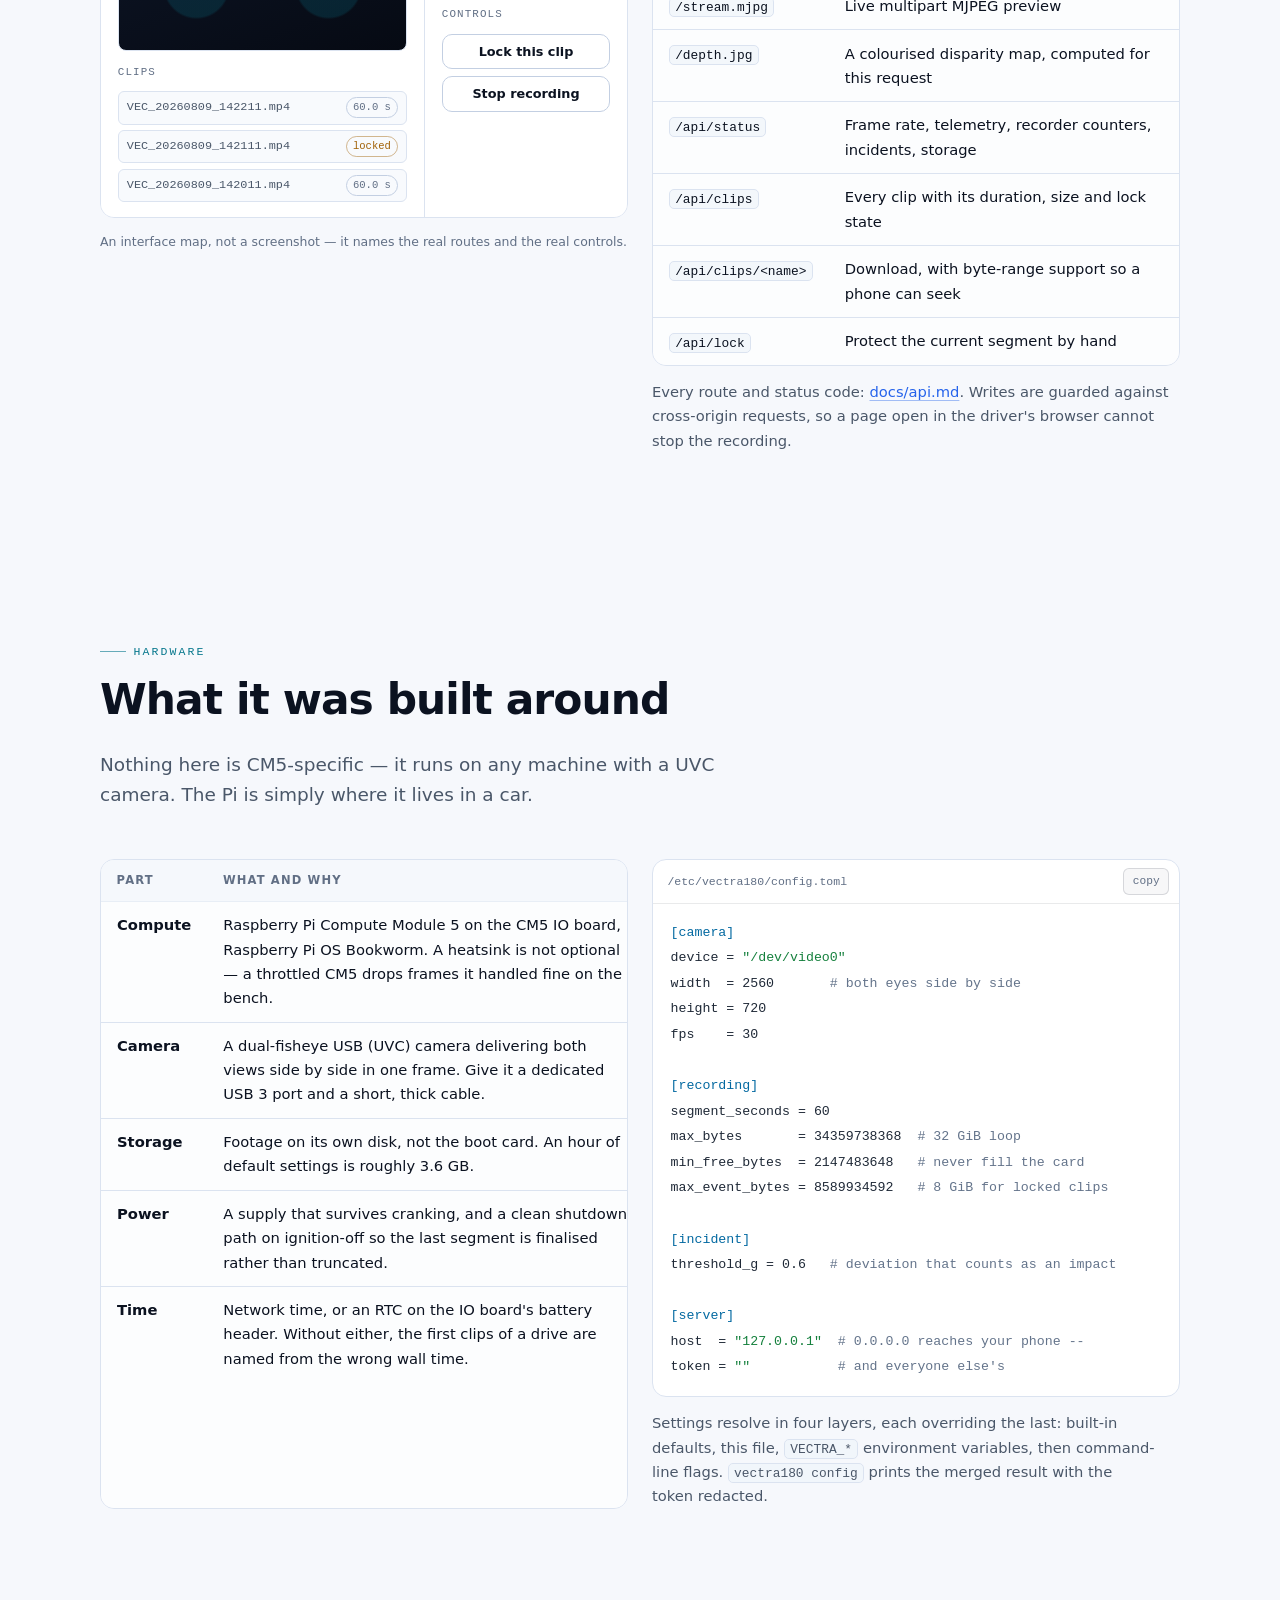
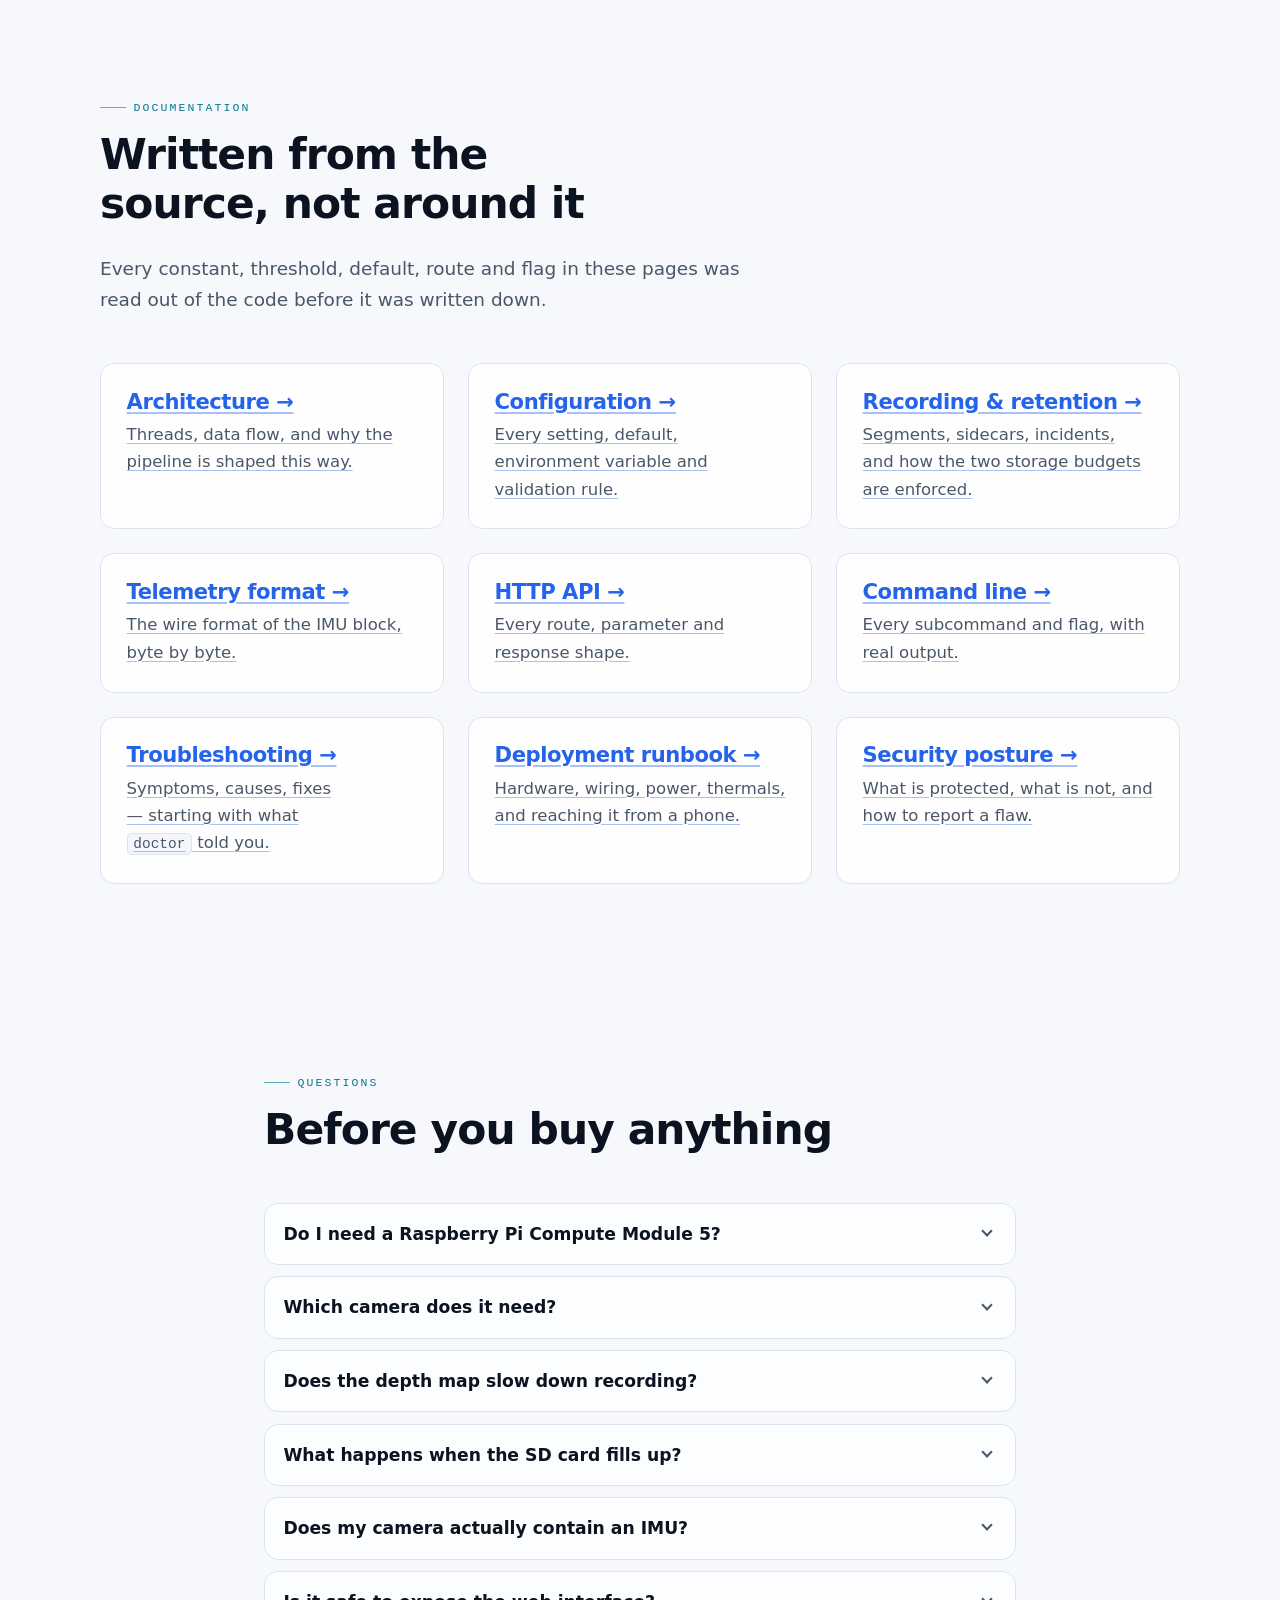
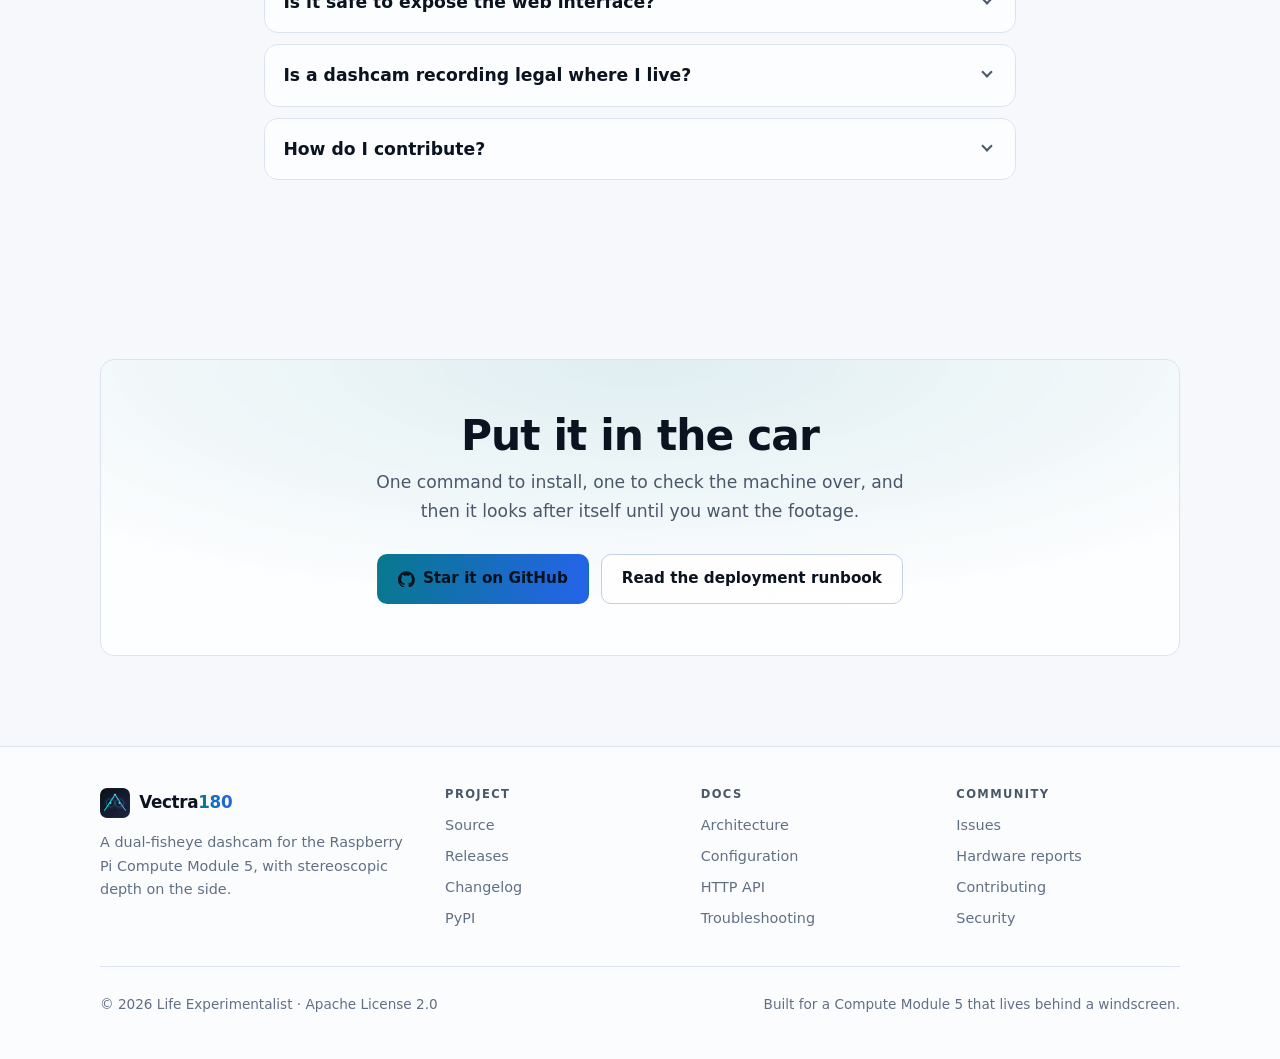
==== commit 48388729: "Make the FAQ structured data match the page it describes Google drops or flags a FAQPage whose answe" ====
--- a/site/index.html
+++ b/site/index.html
@@ -100,7 +100,7 @@
 						"name": "Which camera does it need?",
 						"acceptedAnswer": {
 							"@type": "Answer",
-							"text": "A dual-fisheye USB (UVC) camera that delivers both views side by side in a single frame. Vectra-180 splits that frame down the middle. A single-lens webcam records fine, but the panorama and the depth map both need two lenses."
+							"text": "A dual-fisheye USB (UVC) camera that delivers both views side by side in a single frame — Vectra-180 splits that frame down the middle. A single-lens webcam records perfectly well, but the panorama and the depth map both need two lenses. If your camera works, or doesn't, please file a hardware report so the next person knows what to buy."
 						}
 					},
 					{
@@ -116,7 +116,7 @@
 						"name": "What happens when the SD card fills up?",
 						"acceptedAnswer": {
 							"@type": "Answer",
-							"text": "Loop footage is pruned oldest-first against two limits: a total size budget and a free-space floor. Clips locked by an incident live in a separate directory with its own budget that the loop pruner never touches. Only files matching Vectra-180's own naming pattern are ever deleted."
+							"text": "Loop footage is pruned oldest-first against two limits at once: a total size budget and a free-space floor. Clips locked by an incident live in a separate directory with its own budget that the loop pruner never touches. Only files matching Vectra-180's own naming pattern are ever considered for deletion, so anything else on the same card is safe."
 						}
 					},
 					{
@@ -124,7 +124,7 @@
 						"name": "Does my camera actually contain an IMU?",
 						"acceptedAnswer": {
 							"@type": "Answer",
-							"text": "Some dual-fisheye modules embed a 20-byte accelerometer and gyroscope block in a narrow metadata strip on the left of each frame, and some do not. Run 'vectra180 doctor' to find out. Without one you lose automatic incident detection; recording, preview, panorama, depth and the web interface all work exactly the same."
+							"text": "Some dual-fisheye modules embed a 20-byte accelerometer and gyroscope block in the metadata strip, and some do not. vectra180 doctor will tell you, and vectra180 decode will let you inspect a captured frame byte by byte. Without one you lose automatic incident detection — the manual lock button, recording, preview, panorama, depth and the web interface all work exactly the same."
 						}
 					},
 					{
@@ -132,7 +132,23 @@
 						"name": "Is it safe to expose the web interface?",
 						"acceptedAnswer": {
 							"@type": "Answer",
-							"text": "It binds to 127.0.0.1 by default. Binding to a network address requires setting an auth token as well — 'vectra180 doctor' fails, not warns, if the service is public without one, because otherwise anyone on the network could download and delete your footage."
+							"text": "It binds to 127.0.0.1 by default. Binding to a network address requires setting an auth token as well: doctor fails, rather than warns, if the service is public without one — otherwise anyone on the network could download and delete your footage. Treat it as a device on your own Wi-Fi, not something to put on the open internet."
+						}
+					},
+					{
+						"@type": "Question",
+						"name": "Is a dashcam recording legal where I live?",
+						"acceptedAnswer": {
+							"@type": "Answer",
+							"text": "That depends entirely on where you are, and this project cannot answer it for you. Rules on dashcams, on recording audio, and on what you may do with footage of other people vary by country and sometimes by state. Check your local law before mounting anything."
+						}
+					},
+					{
+						"@type": "Question",
+						"name": "How do I contribute?",
+						"acceptedAnswer": {
+							"@type": "Answer",
+							"text": "Read CONTRIBUTING.md, then run make gate — lint, type-check and the full suite, exactly what CI runs. The tests need no camera and no display."
 						}
 					}
 				]
@@ -1244,7 +1260,7 @@
 						</p>
 					</details>
 					<details>
-						<summary>What happens when the card fills up?</summary>
+						<summary>What happens when the SD card fills up?</summary>
 						<p>
 							Loop footage is pruned oldest-first against two limits at once: a total size budget and a
 							free-space floor. Clips locked by an incident live in a separate directory with its own
